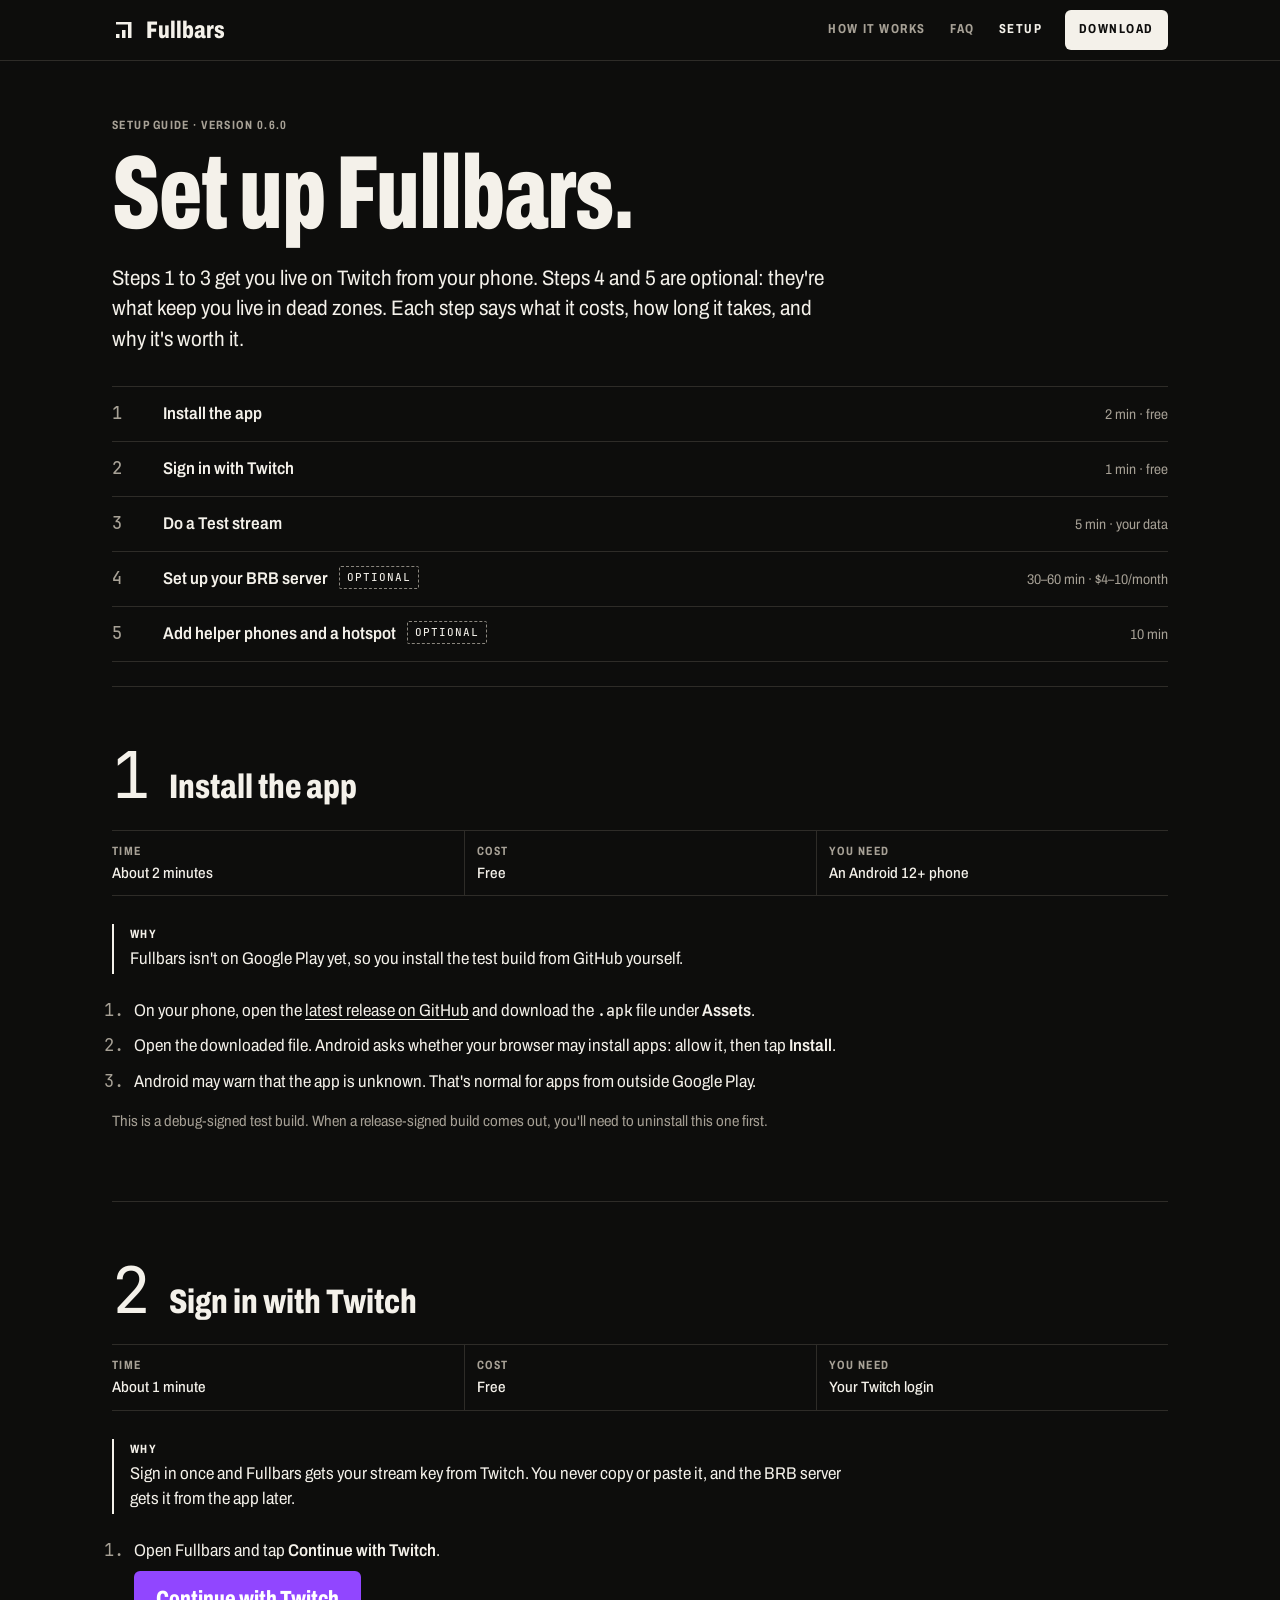
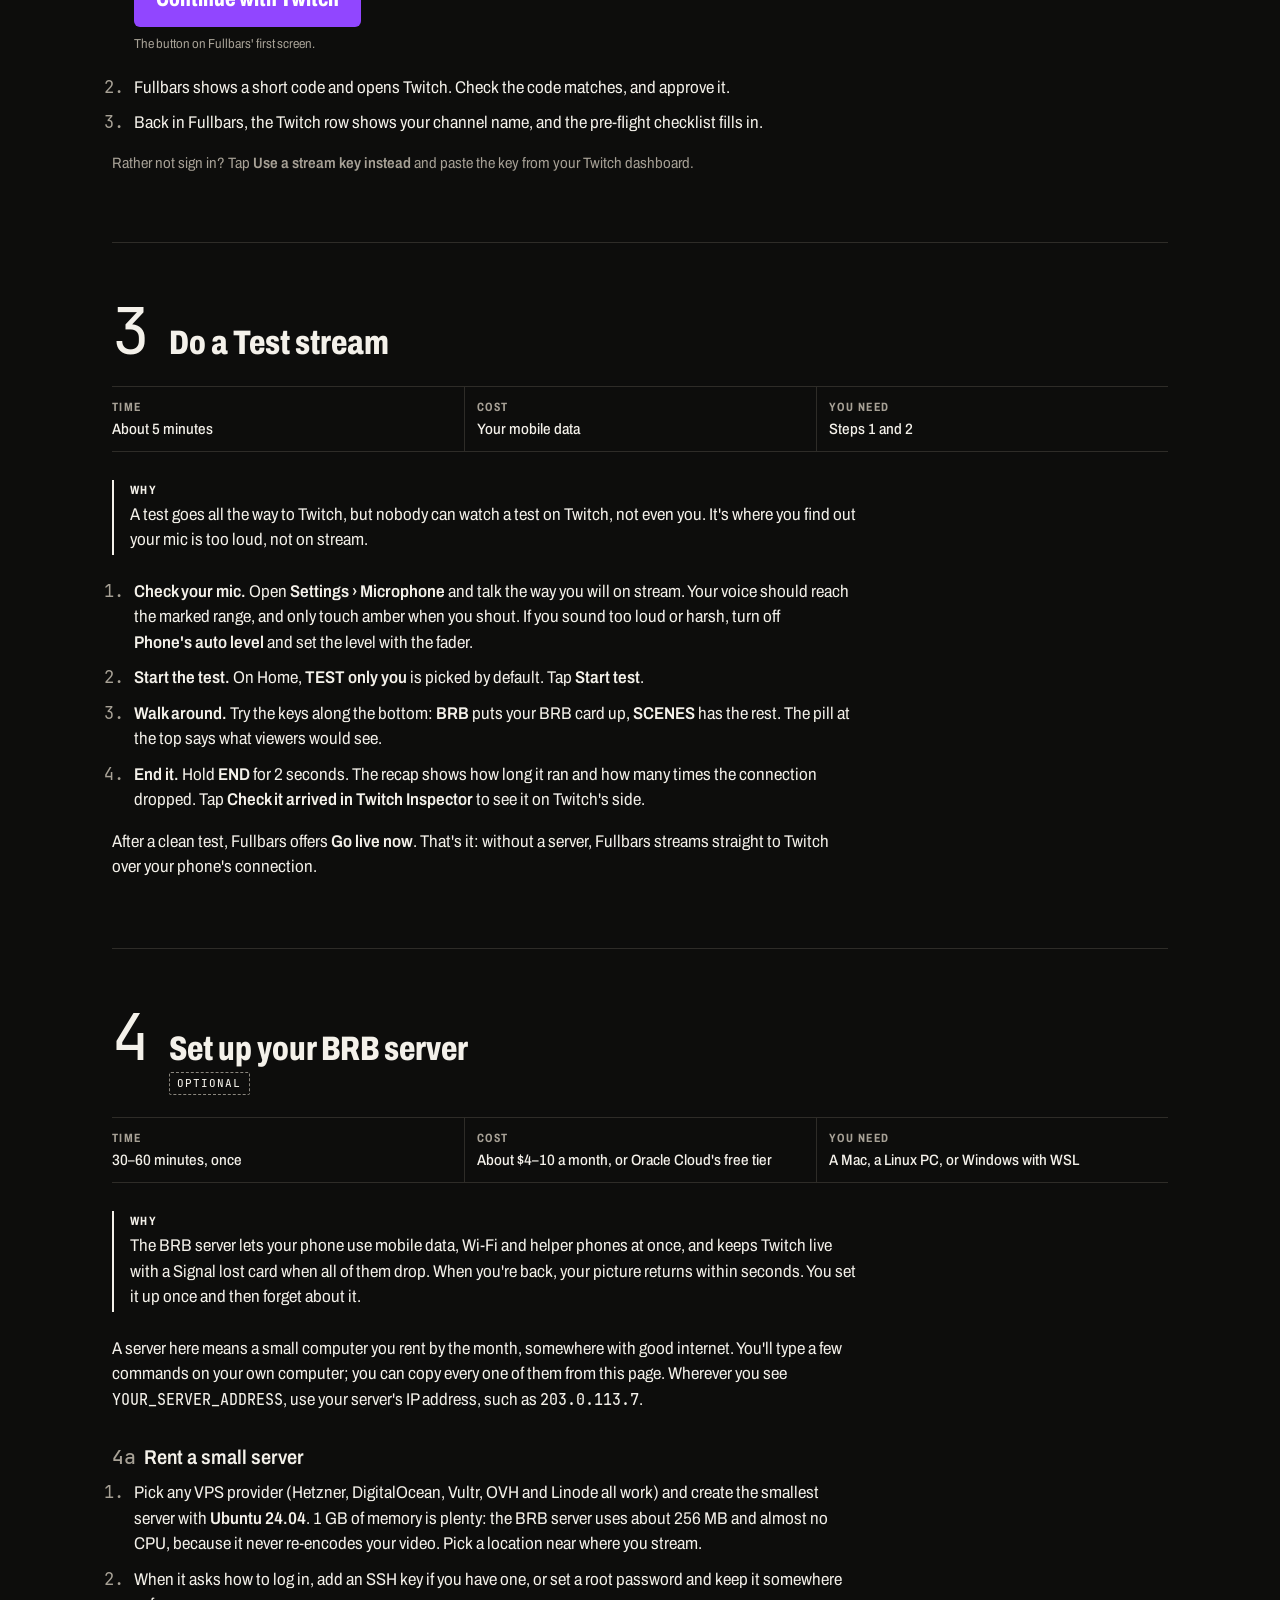
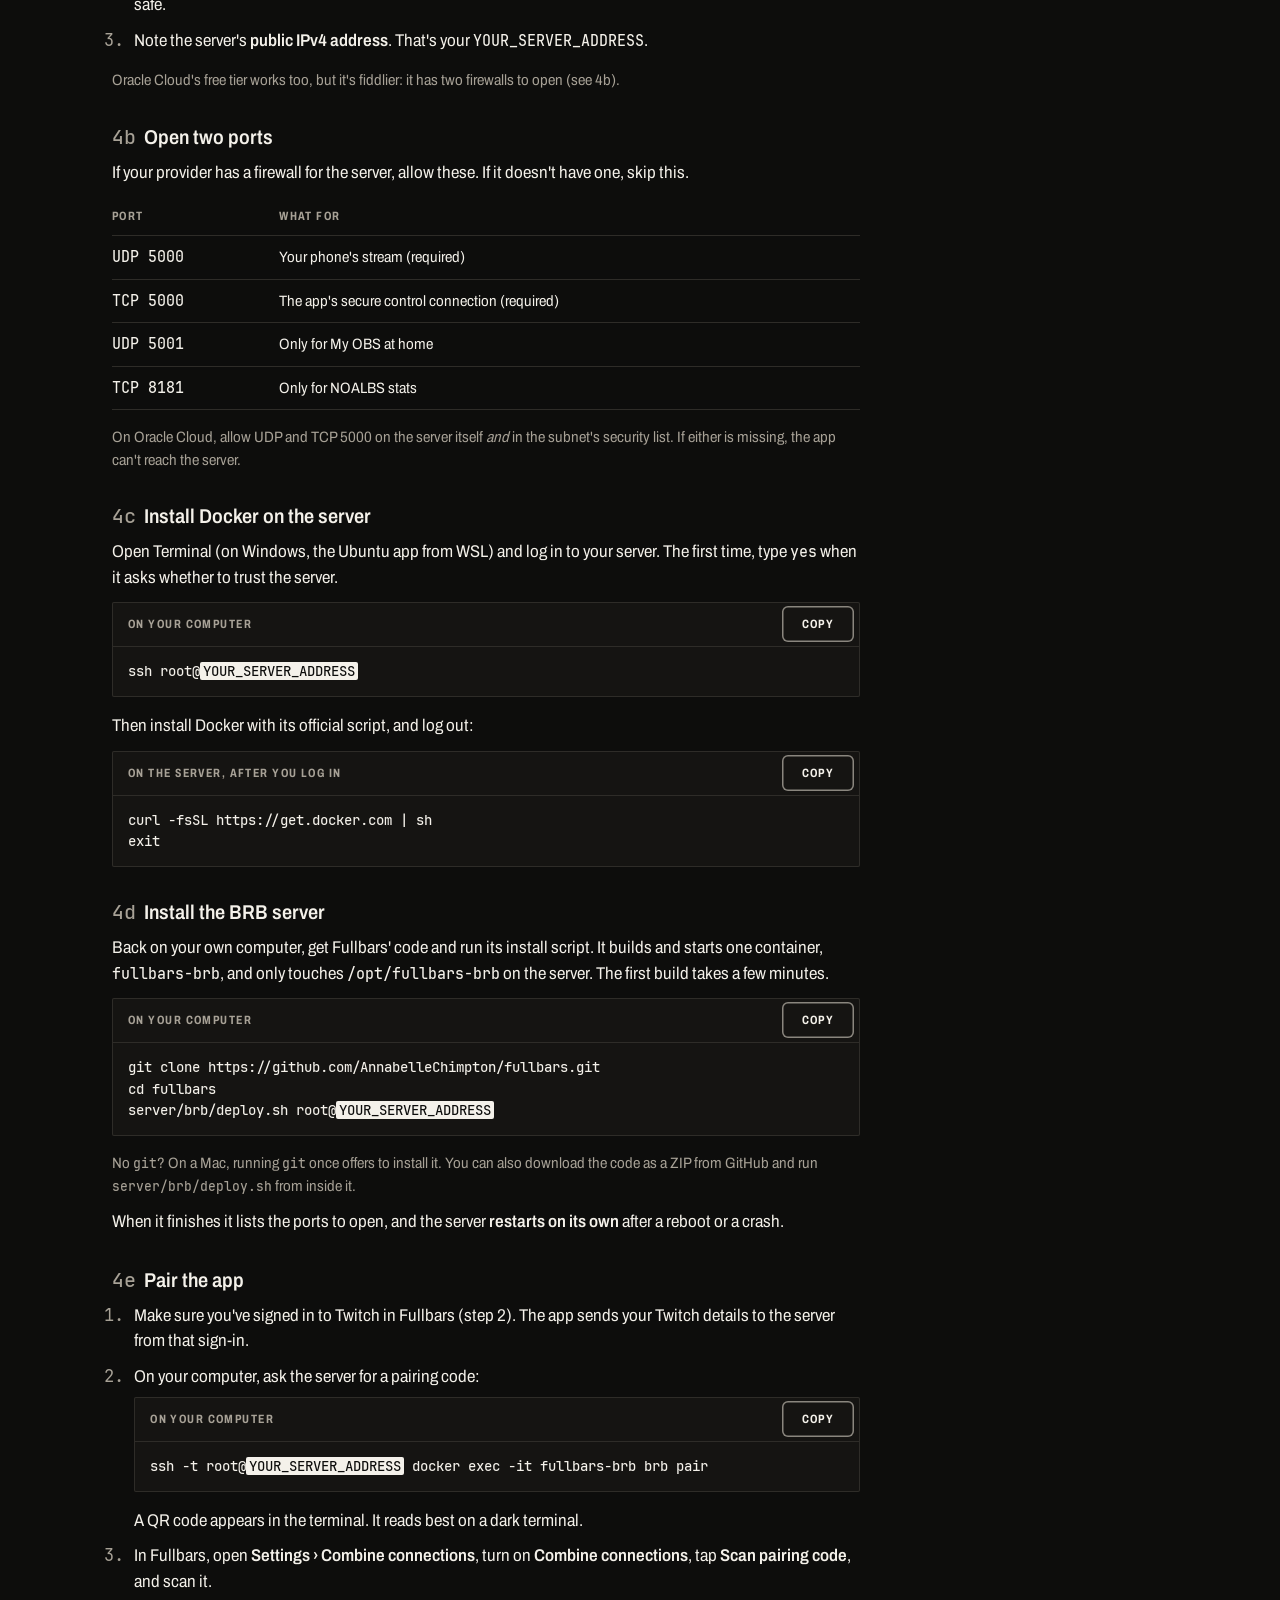
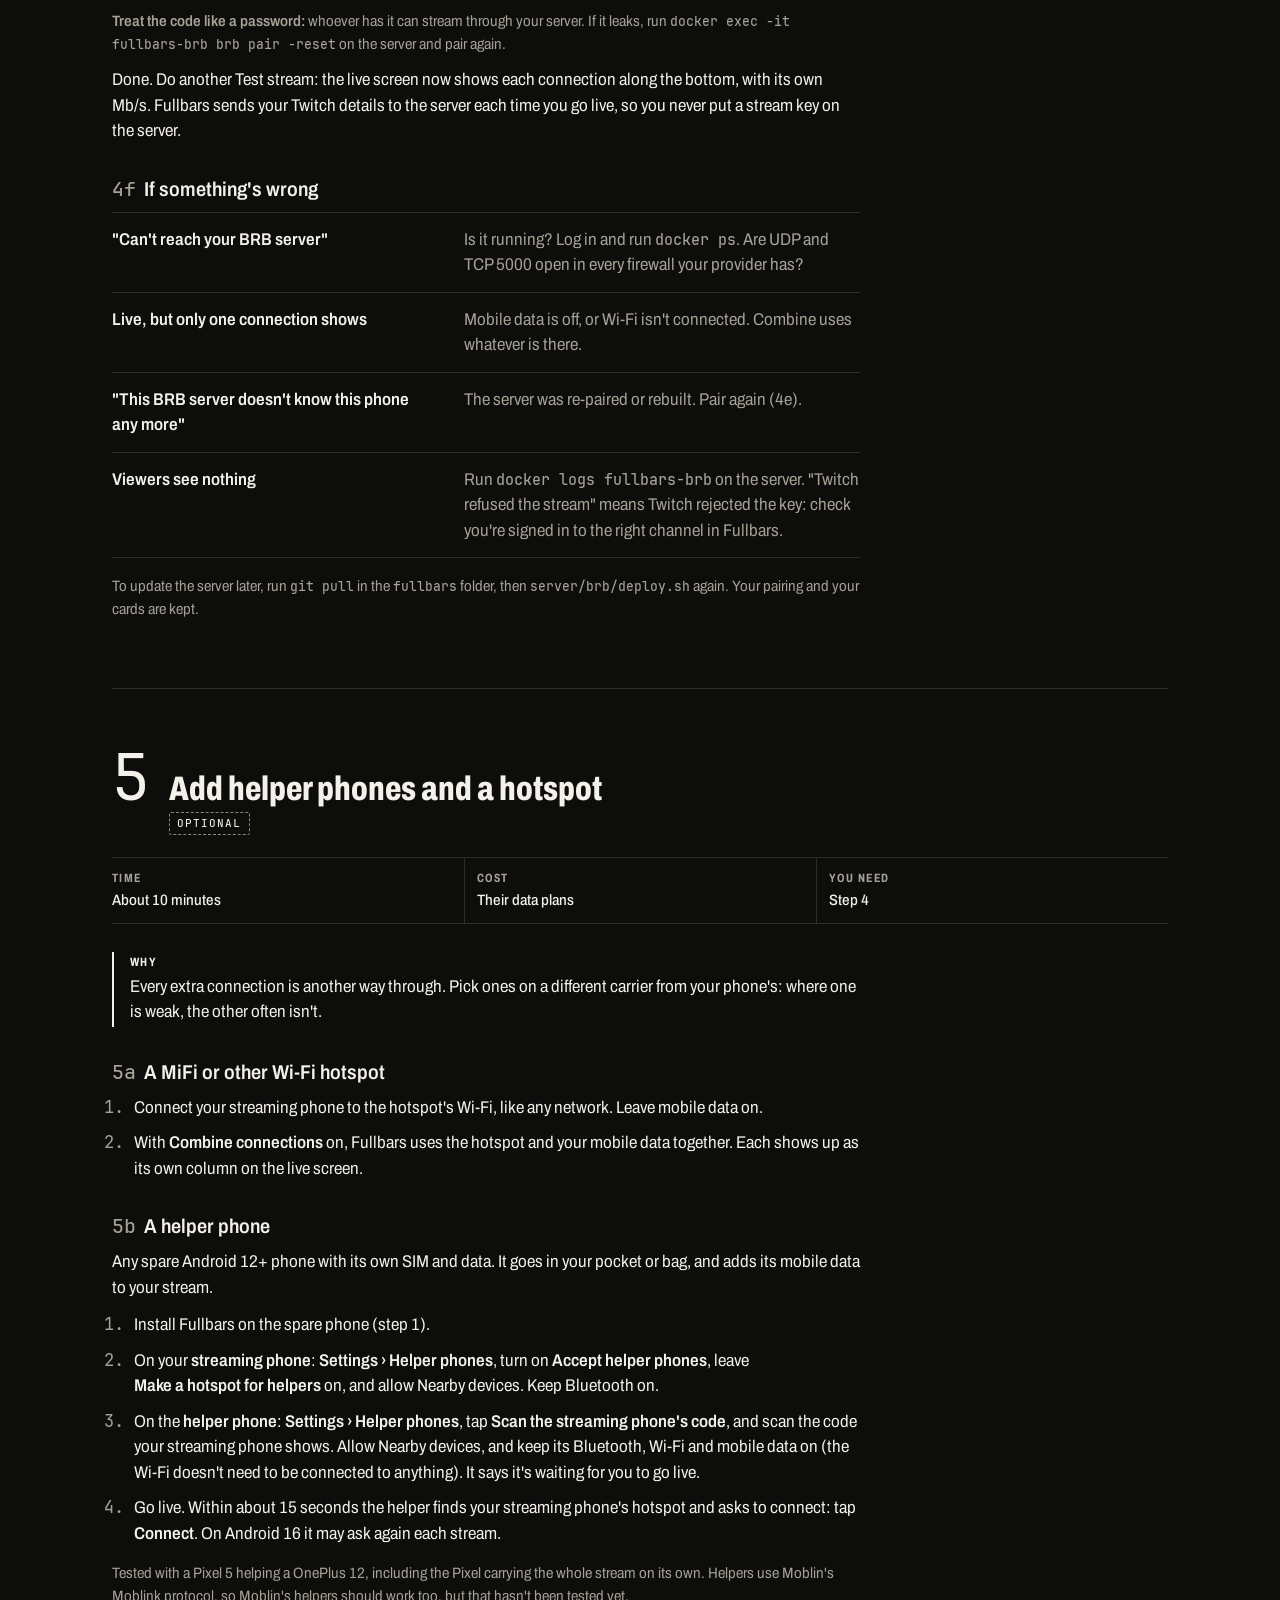
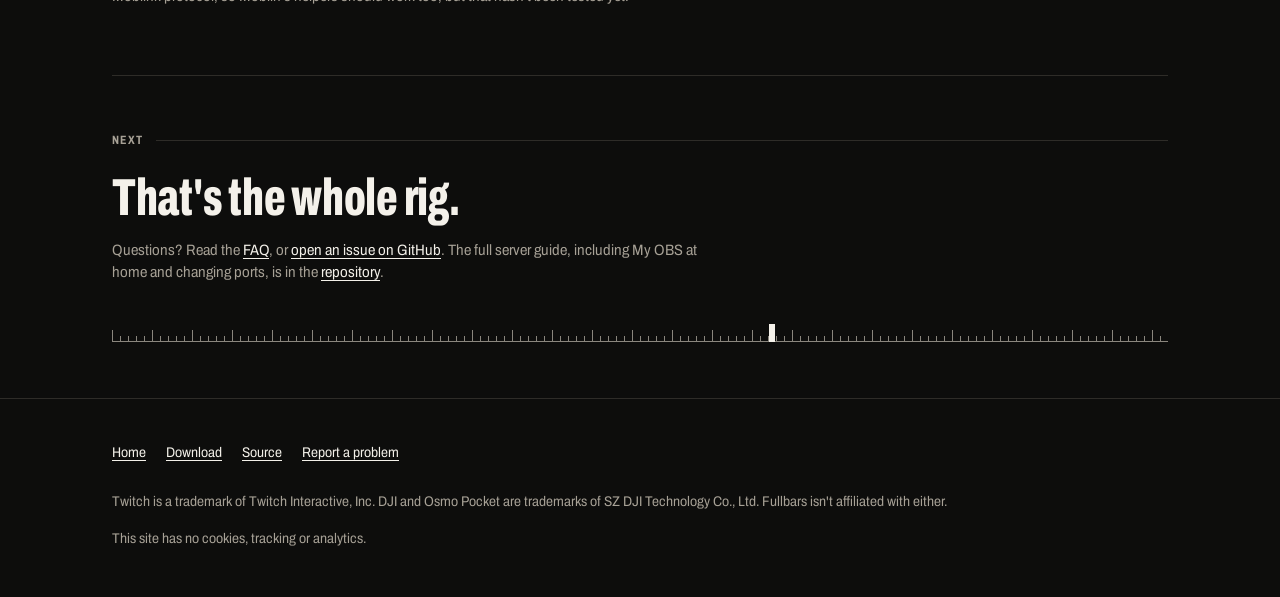
==== setup/index.html @ 6efbb82a "fullbars.app: home page and setup guide Built from the Fullbars repo's site/ folder (commit 6961b77)" ====
<!doctype html>
<html lang="en">
<head>
<meta charset="utf-8">
<meta name="viewport" content="width=device-width, initial-scale=1">
<title>Set up Fullbars · Fullbars</title>
<meta name="description" content="Set up Fullbars step by step: install the app, sign in with Twitch, do a Test stream, then set up your own BRB server and add helper phones.">
<meta name="theme-color" content="#0D0D0C">
<link rel="canonical" href="https://fullbars.app/setup/">
<link rel="icon" href="/favicon.svg" type="image/svg+xml">
<link rel="icon" href="/favicon-32.png" sizes="32x32" type="image/png">
<link rel="apple-touch-icon" href="/apple-touch-icon.png">
<meta property="og:type" content="article">
<meta property="og:url" content="https://fullbars.app/setup/">
<meta property="og:title" content="Set up Fullbars">
<meta property="og:description" content="From install to a dead-zone-proof stream, with your own BRB server.">
<meta property="og:image" content="https://fullbars.app/img/og.png">
<meta name="twitter:card" content="summary_large_image">
<link rel="preload" href="/fonts/archivo_c_800.woff2" as="font" type="font/woff2" crossorigin>
<link rel="preload" href="/fonts/archivo_sc_400.woff2" as="font" type="font/woff2" crossorigin>
<link rel="stylesheet" href="/styles.css">
<script src="/site.js" defer></script>
</head>
<body>
<a class="skip" href="#main">Skip to content</a>

<header class="bar">
  <div class="wrap">
    <a class="brand" href="/" aria-label="Fullbars, home">
      <svg viewBox="0 0 24 24" aria-hidden="true"><path fill="currentColor" d="M4,16h3.5v4h-3.5z M10,12h3.5v8h-3.5z M4,4h15.5v2.5h-15.5z M16,4h3.5v16h-3.5z"/></svg>
      Fullbars
    </a>
    <nav class="nav" aria-label="Main">
      <a class="opt" href="/#how">How it works</a>
      <a class="opt" href="/#faq">FAQ</a>
      <a href="/setup/" aria-current="page">Setup</a>
      <a class="key" href="https://github.com/AnnabelleChimpton/fullbars/releases/latest">Download</a>
    </nav>
  </div>
</header>

<main id="main">
<div class="wrap">

  <div class="page-head">
    <p class="label">Setup guide · version 0.6.0</p>
    <h1 class="display">Set up Fullbars.</h1>
    <p class="lede">Steps 1 to 3 get you live on Twitch from your phone. Steps 4 and 5 are optional: they're what keep you live in dead zones. Each step says what it costs, how long it takes, and why it's worth it.</p>
    <ol class="toc">
      <li><a href="#install"><span class="n">1</span><span class="w">Install the app</span><span class="t">2 min · free</span></a></li>
      <li><a href="#twitch"><span class="n">2</span><span class="w">Sign in with Twitch</span><span class="t">1 min · free</span></a></li>
      <li><a href="#test"><span class="n">3</span><span class="w">Do a Test stream</span><span class="t">5 min · your data</span></a></li>
      <li><a href="#server"><span class="n">4</span><span class="w">Set up your BRB server <span class="tag dashed">Optional</span></span><span class="t">30–60 min · <span class="nw">$4–10</span>/month</span></a></li>
      <li><a href="#more"><span class="n">5</span><span class="w">Add helper phones and a hotspot <span class="tag dashed">Optional</span></span><span class="t">10 min</span></a></li>
    </ol>
  </div>

  <!-- 1 -->
  <section class="step" id="install" aria-labelledby="s1">
    <div class="step-head"><span class="num" aria-hidden="true">1</span><h2 class="title" id="s1"><span class="sr">Step 1: </span>Install the app</h2></div>
    <dl class="meta">
      <div><dt class="label">Time</dt><dd>About 2 minutes</dd></div>
      <div><dt class="label">Cost</dt><dd>Free</dd></div>
      <div><dt class="label">You need</dt><dd>An Android 12+ phone</dd></div>
    </dl>
    <p class="why"><span class="label">Why</span>Fullbars isn't on Google Play yet, so you install the test build from GitHub yourself.</p>
    <div class="body">
      <ol>
        <li>On your phone, open the <a href="https://github.com/AnnabelleChimpton/fullbars/releases/latest">latest release on GitHub</a> and download the <code>.apk</code> file under <span class="path">Assets</span>.</li>
        <li>Open the downloaded file. Android asks whether your browser may install apps: allow it, then tap <span class="path">Install</span>.</li>
        <li>Android may warn that the app is unknown. That's normal for apps from outside Google Play.</li>
      </ol>
      <p class="note">This is a debug-signed test build. When a release-signed build comes out, you'll need to uninstall this one first.</p>
    </div>
  </section>

  <!-- 2 -->
  <section class="step" id="twitch" aria-labelledby="s2">
    <div class="step-head"><span class="num" aria-hidden="true">2</span><h2 class="title" id="s2"><span class="sr">Step 2: </span>Sign in with Twitch</h2></div>
    <dl class="meta">
      <div><dt class="label">Time</dt><dd>About 1 minute</dd></div>
      <div><dt class="label">Cost</dt><dd>Free</dd></div>
      <div><dt class="label">You need</dt><dd>Your Twitch login</dd></div>
    </dl>
    <p class="why"><span class="label">Why</span>Sign in once and Fullbars gets your stream key from Twitch. You never copy or paste it, and the BRB server gets it from the app later.</p>
    <div class="body">
      <ol>
        <li>Open Fullbars and tap <span class="path">Continue with Twitch</span>.
          <figure class="mock"><span class="twitch-btn" aria-hidden="true">Continue with Twitch</span><figcaption>The button on Fullbars' first screen.</figcaption></figure>
        </li>
        <li>Fullbars shows a short code and opens Twitch. Check the code matches, and approve it.</li>
        <li>Back in Fullbars, the Twitch row shows your channel name, and the pre-flight checklist fills in.</li>
      </ol>
      <p class="note">Rather not sign in? Tap <span class="path">Use a stream key instead</span> and paste the key from your Twitch dashboard.</p>
    </div>
  </section>

  <!-- 3 -->
  <section class="step" id="test" aria-labelledby="s3">
    <div class="step-head"><span class="num" aria-hidden="true">3</span><h2 class="title" id="s3"><span class="sr">Step 3: </span>Do a Test stream</h2></div>
    <dl class="meta">
      <div><dt class="label">Time</dt><dd>About 5 minutes</dd></div>
      <div><dt class="label">Cost</dt><dd>Your mobile data</dd></div>
      <div><dt class="label">You need</dt><dd>Steps 1 and 2</dd></div>
    </dl>
    <p class="why"><span class="label">Why</span>A test goes all the way to Twitch, but nobody can watch a test on Twitch, not even you. It's where you find out your mic is too loud, not on stream.</p>
    <div class="body">
      <ol>
        <li><strong>Check your mic.</strong> Open <span class="path">Settings › Microphone</span> and talk the way you will on stream. Your voice should reach the marked range, and only touch amber when you shout. If you sound too loud or harsh, turn off <span class="path">Phone's auto level</span> and set the level with the fader.</li>
        <li><strong>Start the test.</strong> On Home, <span class="path">TEST only you</span> is picked by default. Tap <span class="path">Start test</span>.</li>
        <li><strong>Walk around.</strong> Try the keys along the bottom: <span class="path">BRB</span> puts your BRB card up, <span class="path">SCENES</span> has the rest. The pill at the top says what viewers would see.</li>
        <li><strong>End it.</strong> Hold <span class="path">END</span> for 2 seconds. The recap shows how long it ran and how many times the connection dropped. Tap <span class="path">Check it arrived in Twitch Inspector</span> to see it on Twitch's side.</li>
      </ol>
      <p>After a clean test, Fullbars offers <span class="path">Go live now</span>. That's it: without a server, Fullbars streams straight to Twitch over your phone's connection.</p>
    </div>
  </section>

  <!-- 4 -->
  <section class="step" id="server" aria-labelledby="s4">
    <div class="step-head"><span class="num" aria-hidden="true">4</span><h2 class="title" id="s4"><span class="sr">Step 4: </span>Set up your BRB server</h2><span class="opt"><span class="tag dashed" style="margin:0">Optional</span></span></div>
    <dl class="meta">
      <div><dt class="label">Time</dt><dd>30–60 minutes, once</dd></div>
      <div><dt class="label">Cost</dt><dd>About <span class="nw">$4–10</span> a month, or Oracle Cloud's free tier</dd></div>
      <div><dt class="label">You need</dt><dd>A Mac, a Linux PC, or Windows with WSL</dd></div>
    </dl>
    <p class="why"><span class="label">Why</span>The BRB server lets your phone use mobile data, Wi‑Fi and helper phones at once, and keeps Twitch live with a Signal lost card when all of them drop. When you're back, your picture returns within seconds. You set it up once and then forget about it.</p>
    <div class="body">
      <p>A server here means a small computer you rent by the month, somewhere with good internet. You'll type a few commands on your own computer; you can copy every one of them from this page. Wherever you see <code>YOUR_SERVER_ADDRESS</code>, use your server's IP address, such as <code>203.0.113.7</code>.</p>

      <h3><span class="fig">4a</span>Rent a small server</h3>
      <ol>
        <li>Pick any VPS provider (Hetzner, DigitalOcean, Vultr, OVH and Linode all work) and create the smallest server with <strong>Ubuntu 24.04</strong>. 1 GB of memory is plenty: the BRB server uses about 256 MB and almost no CPU, because it never re-encodes your video. Pick a location near where you stream.</li>
        <li>When it asks how to log in, add an SSH key if you have one, or set a root password and keep it somewhere safe.</li>
        <li>Note the server's <strong>public IPv4 address</strong>. That's your <code>YOUR_SERVER_ADDRESS</code>.</li>
      </ol>
      <p class="note">Oracle Cloud's free tier works too, but it's fiddlier: it has two firewalls to open (see 4b).</p>

      <h3><span class="fig">4b</span>Open two ports</h3>
      <p>If your provider has a firewall for the server, allow these. If it doesn't have one, skip this.</p>
      <table class="ports">
        <thead><tr><th scope="col">Port</th><th scope="col">What for</th></tr></thead>
        <tbody>
          <tr><td>UDP 5000</td><td>Your phone's stream (required)</td></tr>
          <tr><td>TCP 5000</td><td>The app's secure control connection (required)</td></tr>
          <tr><td>UDP 5001</td><td>Only for My OBS at home</td></tr>
          <tr><td>TCP 8181</td><td>Only for NOALBS stats</td></tr>
        </tbody>
      </table>
      <p class="note">On Oracle Cloud, allow UDP and TCP 5000 on the server itself <em>and</em> in the subnet's security list. If either is missing, the app can't reach the server.</p>

      <h3><span class="fig">4c</span>Install Docker on the server</h3>
      <p>Open Terminal (on Windows, the Ubuntu app from WSL) and log in to your server. The first time, type <code>yes</code> when it asks whether to trust the server.</p>
      <div class="cmd" data-what="log in to the server"><div class="cmd-h"><span class="label">On your computer</span></div><pre>ssh root@<span class="ph">YOUR_SERVER_ADDRESS</span></pre></div>
      <p>Then install Docker with its official script, and log out:</p>
      <div class="cmd" data-what="install Docker"><div class="cmd-h"><span class="label">On the server, after you log in</span></div><pre>curl -fsSL https://get.docker.com | sh
exit</pre></div>

      <h3><span class="fig">4d</span>Install the BRB server</h3>
      <p>Back on your own computer, get Fullbars' code and run its install script. It builds and starts one container, <code>fullbars-brb</code>, and only touches <code>/opt/fullbars-brb</code> on the server. The first build takes a few minutes.</p>
      <div class="cmd" data-what="download Fullbars and install the BRB server"><div class="cmd-h"><span class="label">On your computer</span></div><pre>git clone https://github.com/AnnabelleChimpton/fullbars.git
cd fullbars
server/brb/deploy.sh root@<span class="ph">YOUR_SERVER_ADDRESS</span></pre></div>
      <p class="note">No <code>git</code>? On a Mac, running <code>git</code> once offers to install it. You can also download the code as a ZIP from GitHub and run <code>server/brb/deploy.sh</code> from inside it.</p>
      <p>When it finishes it lists the ports to open, and the server <strong>restarts on its own</strong> after a reboot or a crash.</p>

      <h3><span class="fig">4e</span>Pair the app</h3>
      <ol>
        <li>Make sure you've signed in to Twitch in Fullbars (step 2). The app sends your Twitch details to the server from that sign-in.</li>
        <li>On your computer, ask the server for a pairing code:
          <div class="cmd" data-what="show the pairing code"><div class="cmd-h"><span class="label">On your computer</span></div><pre>ssh -t root@<span class="ph">YOUR_SERVER_ADDRESS</span> docker exec -it fullbars-brb brb pair</pre></div>
          A QR code appears in the terminal. It reads best on a dark terminal.</li>
        <li>In Fullbars, open <span class="path">Settings › Combine connections</span>, turn on <span class="path">Combine connections</span>, tap <span class="path">Scan pairing code</span>, and scan it.</li>
      </ol>
      <p class="note"><strong>Treat the code like a password:</strong> whoever has it can stream through your server. If it leaks, run <code>docker exec -it fullbars-brb brb pair -reset</code> on the server and pair again.</p>
      <p>Done. Do another Test stream: the live screen now shows each connection along the bottom, with its own Mb/s. Fullbars sends your Twitch details to the server each time you go live, so you never put a stream key on the server.</p>

      <h3><span class="fig">4f</span>If something's wrong</h3>
      <dl class="lic" style="margin-top:8px">
        <div><dt>"Can't reach your BRB server"</dt><dd>Is it running? Log in and run <code>docker ps</code>. Are UDP and TCP 5000 open in every firewall your provider has?</dd></div>
        <div><dt>Live, but only one connection shows</dt><dd>Mobile data is off, or Wi‑Fi isn't connected. Combine uses whatever is there.</dd></div>
        <div><dt>"This BRB server doesn't know this phone any more"</dt><dd>The server was re-paired or rebuilt. Pair again (4e).</dd></div>
        <div><dt>Viewers see nothing</dt><dd>Run <code>docker logs fullbars-brb</code> on the server. "Twitch refused the stream" means Twitch rejected the key: check you're signed in to the right channel in Fullbars.</dd></div>
      </dl>
      <p class="note" style="margin-top:16px">To update the server later, run <code>git pull</code> in the <code>fullbars</code> folder, then <code>server/brb/deploy.sh</code> again. Your pairing and your cards are kept.</p>
    </div>
  </section>

  <!-- 5 -->
  <section class="step" id="more" aria-labelledby="s5">
    <div class="step-head"><span class="num" aria-hidden="true">5</span><h2 class="title" id="s5"><span class="sr">Step 5: </span>Add helper phones and a hotspot</h2><span class="opt"><span class="tag dashed" style="margin:0">Optional</span></span></div>
    <dl class="meta">
      <div><dt class="label">Time</dt><dd>About 10 minutes</dd></div>
      <div><dt class="label">Cost</dt><dd>Their data plans</dd></div>
      <div><dt class="label">You need</dt><dd>Step 4</dd></div>
    </dl>
    <p class="why"><span class="label">Why</span>Every extra connection is another way through. Pick ones on a different carrier from your phone's: where one is weak, the other often isn't.</p>
    <div class="body">
      <h3><span class="fig">5a</span>A MiFi or other Wi‑Fi hotspot</h3>
      <ol>
        <li>Connect your streaming phone to the hotspot's Wi‑Fi, like any network. Leave mobile data on.</li>
        <li>With <span class="path">Combine connections</span> on, Fullbars uses the hotspot and your mobile data together. Each shows up as its own column on the live screen.</li>
      </ol>

      <h3><span class="fig">5b</span>A helper phone</h3>
      <p>Any spare Android 12+ phone with its own SIM and data. It goes in your pocket or bag, and adds its mobile data to your stream.</p>
      <ol>
        <li>Install Fullbars on the spare phone (step 1).</li>
        <li>On your <strong>streaming phone</strong>: <span class="path">Settings › Helper phones</span>, turn on <span class="path">Accept helper phones</span>, leave <span class="path">Make a hotspot for helpers</span> on, and allow Nearby devices. Keep Bluetooth on.</li>
        <li>On the <strong>helper phone</strong>: <span class="path">Settings › Helper phones</span>, tap <span class="path">Scan the streaming phone's code</span>, and scan the code your streaming phone shows. Allow Nearby devices, and keep its Bluetooth, Wi‑Fi and mobile data on (the Wi‑Fi doesn't need to be connected to anything). It says it's waiting for you to go live.</li>
        <li>Go live. Within about 15 seconds the helper finds your streaming phone's hotspot and asks to connect: tap <span class="path">Connect</span>. On Android 16 it may ask again each stream.</li>
      </ol>
      <p class="note">Tested with a Pixel 5 helping a OnePlus 12, including the Pixel carrying the whole stream on its own. Helpers use Moblin's Moblink protocol, so Moblin's helpers should work too, but that hasn't been tested yet.</p>
    </div>
  </section>

  <section class="step" aria-labelledby="next">
    <div class="sh"><span class="label">Next</span></div>
    <h2 class="display-s" id="next" style="margin-bottom:16px">That's the whole rig.</h2>
    <p class="help" style="max-width:40em">Questions? Read the <a href="/#faq">FAQ</a>, or <a href="https://github.com/AnnabelleChimpton/fullbars/issues">open an issue on GitHub</a>. The full server guide, including My OBS at home and changing ports, is in the <a href="https://github.com/AnnabelleChimpton/fullbars/blob/main/docs/guides/BRB-SERVER.md">repository</a>.</p>
    <div class="ruler" data-step="0" aria-hidden="true" style="margin-top:40px"><span class="cursor"></span></div>
  </section>

</div>
</main>

<footer>
  <div class="wrap">
    <div class="links">
      <a href="/">Home</a>
      <a href="https://github.com/AnnabelleChimpton/fullbars/releases/latest">Download</a>
      <a href="https://github.com/AnnabelleChimpton/fullbars">Source</a>
      <a href="https://github.com/AnnabelleChimpton/fullbars/issues">Report a problem</a>
    </div>
    <p style="margin:0">Twitch is a trademark of Twitch Interactive, Inc. DJI and Osmo Pocket are trademarks of SZ DJI Technology Co., Ltd. Fullbars isn't affiliated with either.</p>
    <p style="margin:0">This site has no cookies, tracking or analytics.</p>
  </div>
</footer>
</body>
</html>
---- styles.css ----
/* Fullbars site. Tokens from docs/design/DESIGN-SPEC.md §1 (app dark). One theme: the app's default, and the Live
   screen is always dark. No gradients, glows or blur. Radii: 2px (rS), 6px (rM), full only for the health pill. */

@font-face { font-family: "Archivo"; src: url("/fonts/archivo_sc_400.woff2") format("woff2"); font-weight: 400; font-stretch: 87.5%; font-display: swap; }
@font-face { font-family: "Archivo"; src: url("/fonts/archivo_sc_500.woff2") format("woff2"); font-weight: 500; font-stretch: 87.5%; font-display: swap; }
@font-face { font-family: "Archivo"; src: url("/fonts/archivo_sc_600.woff2") format("woff2"); font-weight: 600; font-stretch: 87.5%; font-display: swap; }
@font-face { font-family: "Archivo"; src: url("/fonts/archivo_c_700.woff2") format("woff2"); font-weight: 700; font-stretch: 75%; font-display: swap; }
@font-face { font-family: "Archivo"; src: url("/fonts/archivo_c_800.woff2") format("woff2"); font-weight: 800; font-stretch: 75%; font-display: swap; }
@font-face { font-family: "Archivo"; src: url("/fonts/archivo_xc_800.woff2") format("woff2"); font-weight: 800; font-stretch: 62.5%; font-display: swap; }
@font-face { font-family: "JetBrains Mono"; src: url("/fonts/jetbrainsmono_400.woff2") format("woff2"); font-weight: 400; font-display: swap; }
@font-face { font-family: "JetBrains Mono"; src: url("/fonts/jetbrainsmono_500.woff2") format("woff2"); font-weight: 500; font-display: swap; }

:root {
  /* Ink ladder */
  --bg: #0D0D0C; --s1: #151412; --s2: #1C1B18; --s3: #24221F; --s4: #2D2B27;
  --rule: #2E2C28; --rule-strong: #4A4741; --tick: #8A867E;
  --text: #F4F1EA; --text2: #A7A196;
  /* Health: only where they mean health */
  --great: #34E07A; --weak: #FFC233; --cam-lost: #FF8A3D; --reconnecting: #FF6B6B;
  /* Twitch purple: Twitch-specific elements only */
  --twitch: #9146FF; --on-twitch: #FFFFFF;
  --rS: 2px; --rM: 6px;
  --gutter: 16px; --max: 1120px;
  --sans: "Archivo", system-ui, -apple-system, "Segoe UI", sans-serif;
  --mono: "JetBrains Mono", ui-monospace, "SF Mono", Menlo, Consolas, monospace;
  /* Motion tokens (FbMotion) */
  --tick-ms: 120ms; --enter: 280ms cubic-bezier(0.2, 0, 0, 1); --exit: 180ms cubic-bezier(0.4, 0, 1, 1);
  color-scheme: dark;
}
@media (min-width: 720px) { :root { --gutter: 32px; } }

*, *::before, *::after { box-sizing: border-box; }
html { -webkit-text-size-adjust: 100%; text-size-adjust: 100%; scroll-padding-top: 72px; }
body {
  margin: 0; background: var(--bg); color: var(--text);
  font-family: var(--sans); font-weight: 400; font-stretch: 87.5%;
  font-size: 17px; line-height: 1.5; font-feature-settings: "kern" 1, "tnum" 1;
  -webkit-font-smoothing: antialiased; text-rendering: optimizeLegibility;
}
img { max-width: 100%; height: auto; display: block; }
a { color: var(--text); text-decoration: underline; text-decoration-thickness: 1px; text-underline-offset: 3px; }
a:hover { text-decoration-thickness: 2px; }
:focus-visible { outline: 2px solid var(--text); outline-offset: 3px; border-radius: var(--rS); }
p { margin: 0 0 12px; }
h1, h2, h3 { margin: 0; font-weight: 800; font-stretch: 75%; line-height: 1.05; }
strong { font-weight: 600; }
code, kbd, .fig { font-family: var(--mono); font-weight: 500; font-size: 0.88em; }
.fig { font-size: inherit; }

.wrap { max-width: var(--max); margin: 0 auto; padding: 0 var(--gutter); }
.sr { position: absolute !important; width: 1px; height: 1px; overflow: hidden; clip: rect(0 0 0 0); clip-path: inset(50%); white-space: nowrap; }
.skip { position: absolute; left: 8px; top: -60px; background: var(--text); color: var(--bg); padding: 8px 12px; border-radius: var(--rM); z-index: 10; font-weight: 600; }
.skip:focus { top: 8px; }

/* Type roles (FbType, scaled for the web) */
.display { font-stretch: 62.5%; font-weight: 800; font-size: clamp(48px, 11vw, 104px); line-height: 0.94; letter-spacing: -0.01em; }
.display-s { font-stretch: 62.5%; font-weight: 800; font-size: clamp(32px, 5.6vw, 52px); line-height: 1; letter-spacing: -0.005em; }
.title { font-stretch: 75%; font-weight: 800; font-size: clamp(26px, 3.6vw, 34px); line-height: 1.08; }
.label { font-stretch: 75%; font-weight: 700; font-size: 12px; line-height: 16px; letter-spacing: 0.12em; text-transform: uppercase; color: var(--text2); }
.lede { font-size: clamp(18px, 2.1vw, 21px); line-height: 1.45; color: var(--text); max-width: 34em; }
.help { color: var(--text2); font-size: 15px; line-height: 1.45; }
.muted { color: var(--text2); }

/* Top bar */
.bar { position: sticky; top: 0; z-index: 5; background: var(--bg); border-bottom: 1px solid var(--rule); }
.bar .wrap { display: flex; align-items: center; gap: 16px; height: 60px; }
.brand { display: inline-flex; align-items: center; gap: 10px; text-decoration: none; font-stretch: 75%; font-weight: 800; font-size: 24px; line-height: 1; min-height: 48px; }
.brand svg { width: 24px; height: 24px; flex: none; }
.nav { margin-left: auto; display: flex; align-items: center; gap: 4px; }
.nav a { text-decoration: none; font-stretch: 75%; font-weight: 700; font-size: 13px; letter-spacing: 0.12em; text-transform: uppercase; color: var(--text2); padding: 0 10px; min-height: 48px; display: inline-flex; align-items: center; }
.nav a:hover, .nav a[aria-current="page"] { color: var(--text); }
.nav a.key { color: var(--bg); background: var(--text); border-radius: var(--rM); min-height: 40px; padding: 0 14px; margin-left: 8px; }
@media (max-width: 559px) { .nav .opt { display: none; } }

/* Section header: caps label, a hairline, an optional stamp (SectionHeader in the app) */
.sh { display: flex; align-items: center; gap: 12px; margin: 0 0 24px; }
.sh::after { content: ""; flex: 1; height: 1px; background: var(--rule); order: 1; }
.sh .stamp { order: 2; font-family: var(--mono); font-weight: 500; font-size: 12px; color: var(--text2); letter-spacing: 0.04em; }
section { padding: 72px 0; }
@media (max-width: 719px) { section { padding: 56px 0; } }

/* Buttons (FbButton) */
.btn { display: inline-flex; align-items: center; justify-content: center; gap: 12px; min-height: 56px; padding: 0 22px; border-radius: var(--rM);
  font-family: var(--sans); font-stretch: 75%; font-weight: 800; font-size: 22px; line-height: 1; text-decoration: none; cursor: pointer; border: 0; }
.btn.primary { background: var(--text); color: var(--bg); }
.btn.primary:active { background: #DEDAD1; }
.btn.secondary { background: transparent; color: var(--text); box-shadow: inset 0 0 0 1.5px var(--tick); }
.btn.secondary:active { background: var(--s3); }
.btn .tag { font-family: var(--mono); font-weight: 500; font-size: 11px; letter-spacing: 0.08em; border: 1px dashed currentColor; border-radius: var(--rS); padding: 3px 6px; }
.textlink { font-weight: 600; min-height: 48px; display: inline-flex; align-items: center; }

/* Hero */
.hero { padding: 56px 0 64px; }
.hero .wrap { display: grid; gap: 40px; }
.hero h1 { margin: 16px 0 24px; }
.hero .ctas { display: flex; flex-wrap: wrap; align-items: center; gap: 12px 24px; margin: 28px 0 14px; }
.hero .fine { font-size: 14px; color: var(--text2); }
.shot { position: relative; justify-self: center; width: min(300px, 78vw); padding: 14px; }
.shot img { border-radius: var(--rM); }
.shot figcaption { margin-top: 10px; font-size: 13px; line-height: 1.4; color: var(--text2); }
/* Registration L-ticks at the corners (scene cards §4.1) */
.reg { position: relative; }
.reg::before, .reg::after, .reg > .reg-b::before, .reg > .reg-b::after { content: ""; position: absolute; width: 14px; height: 14px; border: 0 solid var(--tick); pointer-events: none; }
.reg::before { top: 0; left: 0; border-top-width: 1.5px; border-left-width: 1.5px; }
.reg::after { top: 0; right: 0; border-top-width: 1.5px; border-right-width: 1.5px; }
.reg > .reg-b { position: absolute; inset: 0; pointer-events: none; }
.reg > .reg-b::before { bottom: 0; left: 0; border-bottom-width: 1.5px; border-left-width: 1.5px; }
.reg > .reg-b::after { bottom: 0; right: 0; border-bottom-width: 1.5px; border-right-width: 1.5px; }
@media (min-width: 880px) {
  .hero { padding: 72px 0 88px; }
  .hero .wrap { grid-template-columns: minmax(0, 1fr) 320px; align-items: center; gap: 56px; }
}

/* The ruler (scene cards): a baseline, minor ticks every 8px, major every 40px, a cursor stepping 4 positions */
.ruler { position: relative; height: 18px; margin-top: 8px; color: var(--tick); }
.ruler::before { content: ""; position: absolute; left: 0; right: 0; bottom: 0; height: 1px; background: currentColor; }
.ruler::after { content: ""; position: absolute; left: 0; right: 0; bottom: 0; height: 12px;
  background: url("data:image/svg+xml,%3Csvg xmlns='http://www.w3.org/2000/svg' width='40' height='12'%3E%3Cpath fill='%238A867E' d='M0 0h1v12H0zM8 6h1v6H8zM16 6h1v6h-1zM24 6h1v6h-1zM32 6h1v6h-1z'/%3E%3C/svg%3E") repeat-x 0 100%; }
.ruler .cursor { position: absolute; bottom: 0; width: 6px; height: 18px; background: var(--text); left: 12.5%; transform: translateX(-50%); }
.ruler[data-step="1"] .cursor { left: 37.5%; }
.ruler[data-step="2"] .cursor { left: 62.5%; }
.ruler[data-step="3"] .cursor { left: 87.5%; }

/* Route: phone → links → BRB server → Twitch */
.route-intro { display: grid; gap: 16px; margin-bottom: 32px; }
@media (min-width: 880px) { .route-intro { grid-template-columns: minmax(0, 1fr) minmax(0, 1fr); gap: 48px; align-items: end; } }
.plate { background: var(--s1); border-radius: var(--rS); padding: 20px; }
@media (min-width: 720px) { .plate { padding: 28px; } }
.plate-top { display: flex; flex-wrap: wrap; align-items: center; justify-content: space-between; gap: 12px 16px; margin-bottom: 24px; }

/* Health pill (the one place green/amber/coral show up, because it means health) */
.pill { display: inline-flex; align-items: center; gap: 10px; min-height: 40px; padding: 8px 16px 8px 12px; border-radius: 999px; background: var(--bg);
  box-shadow: inset 0 0 0 1.5px var(--bg); font-stretch: 75%; font-weight: 700; font-size: 18px; line-height: 1.2; transition: none; }
.pill .meter { color: var(--great); }
.pill[data-state="down"] { box-shadow: none; outline: 2.5px dashed var(--reconnecting); outline-offset: -2.5px; color: var(--reconnecting); }
.pill[data-state="down"] .meter { display: none; }
.pill .arrows { display: none; width: 18px; height: 18px; }
.pill[data-state="down"] .arrows { display: block; }

.meter { display: inline-flex; align-items: flex-end; gap: 2px; height: 14px; flex: none; }
.meter i { display: block; width: 3px; background: currentColor; }
.meter i:nth-child(1) { height: 5px; } .meter i:nth-child(2) { height: 8px; } .meter i:nth-child(3) { height: 11px; } .meter i:nth-child(4) { height: 14px; }
.meter i.off { background: transparent; box-shadow: inset 0 0 0 1.2px currentColor; }
.meter.dashed i { background: transparent; box-shadow: none; border: 1.2px dashed currentColor; }

.btn-sim { min-height: 48px; font-size: 18px; padding: 0 16px; }
.btn-sim[aria-pressed="true"] { background: var(--text); color: var(--bg); box-shadow: none; }

.route { display: grid; gap: 0; }
.node { border: 1.5px solid var(--tick); border-radius: var(--rM); padding: 14px 16px; background: var(--bg); position: relative; z-index: 1; }
.node .label { display: block; margin-bottom: 4px; }
.node .name, .node .sub { display: block; }
.node .name { font-stretch: 75%; font-weight: 800; font-size: 22px; line-height: 1.1; }
.node .sub { font-size: 14px; line-height: 1.35; color: var(--text2); margin-top: 4px; }
.lane { position: relative; display: grid; grid-template-columns: minmax(0, 1fr) auto auto; align-items: center; gap: 12px; padding: 10px 0 10px 28px; min-height: 52px; }
.lane::before { content: ""; position: absolute; left: 12px; top: 0; bottom: 0; border-left: 1.5px solid var(--tick); }
.lane .lname { font-stretch: 75%; font-weight: 700; font-size: 13px; letter-spacing: 0.12em; text-transform: uppercase; }
.lane .lname small { display: block; font-stretch: 87.5%; font-weight: 400; letter-spacing: 0; text-transform: none; font-size: 13px; color: var(--text2); }
.lane .val { font-family: var(--mono); font-weight: 500; font-size: 15px; width: 5ch; text-align: right; }
.lane .meter { color: var(--text); }
.lane.down::before { border-left-style: dashed; border-left-color: var(--reconnecting); }
.lane.down .meter, .lane.down .val { color: var(--reconnecting); }
.lane.out .val { width: auto; }
.stub { position: relative; height: 20px; }
.stub::before { content: ""; position: absolute; left: 12px; top: 0; bottom: 0; border-left: 1.5px solid var(--tick); }
.node.twitch .viewers { margin-top: 10px; display: flex; align-items: center; gap: 12px; }
.card-thumb { width: 64px; height: 36px; flex: none; border-radius: var(--rS); background: var(--bg); box-shadow: inset 0 0 0 1px var(--rule); position: relative; overflow: hidden; }
.card-thumb .cam { position: absolute; inset: 0; background: var(--s4); }
.card-thumb .cam::after { content: ""; position: absolute; left: 0; right: 0; bottom: 0; height: 40%; background: var(--s3); }
.card-thumb .lost { display: none; position: absolute; left: 6px; bottom: 6px; font-stretch: 62.5%; font-weight: 800; font-size: 11px; line-height: 1; color: var(--text); }
.card-thumb .lostbars { display: none; position: absolute; left: 6px; top: 5px; }
.card-thumb .lostbars .meter { height: 10px; gap: 1.5px; color: var(--text2); }
.card-thumb .lostbars .meter i { width: 2.5px; }
.route[data-state="down"] .card-thumb .cam { display: none; }
.route[data-state="down"] .card-thumb .lost, .route[data-state="down"] .card-thumb .lostbars { display: block; }
.timer { font-family: var(--mono); font-weight: 500; }
.sim-note { margin-top: 20px; font-size: 13px; color: var(--text2); }

@media (min-width: 880px) {
  .route { grid-template-columns: 170px minmax(0, 1fr) 200px minmax(0, 0.7fr) 200px; grid-template-rows: repeat(3, auto); align-items: center; }
  .route .n-phone { grid-column: 1; grid-row: 1 / 4; align-self: stretch; display: flex; flex-direction: column; justify-content: center; }
  .route .l1 { grid-column: 2; grid-row: 1; } .route .l2 { grid-column: 2; grid-row: 2; } .route .l3 { grid-column: 2; grid-row: 3; }
  .route .n-server { grid-column: 3; grid-row: 1 / 4; align-self: stretch; display: flex; flex-direction: column; justify-content: center; }
  .route .l-out { grid-column: 4; grid-row: 2; }
  .route .n-twitch { grid-column: 5; grid-row: 1 / 4; align-self: center; }
  .route .stub { display: none; }
  .lane { padding: 14px 14px; grid-template-columns: minmax(0, 1fr) auto auto; }
  .lane::before { left: 0; right: 0; top: 50%; bottom: auto; border-left: 0; border-top: 1.5px solid var(--tick); }
  .lane > * { position: relative; background: var(--s1); padding: 0 6px; }
  .lane .lname { padding-left: 0; margin-left: 8px; padding-right: 8px; justify-self: start; }
  .lane.down::before { border-top-style: dashed; border-top-color: var(--reconnecting); }
  .lane.out { grid-template-columns: auto; justify-content: center; }
}

/* Numbered lines (no cards): hairlines and alignment do the work */
.steps3 { list-style: none; margin: 40px 0 0; padding: 0; display: grid; gap: 0; counter-reset: s; border-top: 1px solid var(--rule); }
.steps3 li { display: grid; align-content: start; grid-template-columns: 40px minmax(0, 1fr); gap: 12px; padding: 20px 0; border-bottom: 1px solid var(--rule); }
.steps3 li::before { counter-increment: s; content: counter(s); font-family: var(--mono); font-weight: 500; font-size: 15px; color: var(--text2); padding-top: 3px; }
.steps3 h3 { font-size: 22px; margin-bottom: 6px; }
.steps3 p { margin: 0; color: var(--text2); }
@media (min-width: 880px) {
  .steps3 { grid-template-columns: repeat(3, minmax(0, 1fr)); gap: 0 32px; border-top: 0; }
  .steps3 li { border-bottom: 0; border-top: 1px solid var(--rule); grid-template-columns: 1fr; gap: 8px; }
}

/* Compare table: a table from 720px, stacked rows below */
table.cmp { width: 100%; border-collapse: collapse; font-size: 16px; line-height: 1.4; }
.cmp th, .cmp td { text-align: left; vertical-align: top; padding: 14px 16px 14px 0; border-bottom: 1px solid var(--rule); }
.cmp thead th { font-stretch: 75%; font-weight: 700; font-size: 12px; letter-spacing: 0.12em; text-transform: uppercase; color: var(--text2); border-bottom-color: var(--rule-strong); }
.cmp thead th.us { color: var(--text); }
.cmp tbody th { font-weight: 600; width: 22%; }
.cmp td { color: var(--text2); width: 26%; }
.cmp td.us { color: var(--text); font-weight: 500; }
@media (max-width: 719px) {
  .cmp thead { position: absolute; width: 1px; height: 1px; overflow: hidden; clip-path: inset(50%); }
  .cmp, .cmp tbody, .cmp tr, .cmp th, .cmp td { display: block; width: auto; }
  .cmp tr { border-bottom: 1px solid var(--rule); padding: 16px 0; }
  .cmp tbody th, .cmp td { border: 0; padding: 0; }
  .cmp tbody th { font-size: 18px; margin-bottom: 8px; width: auto; }
  .cmp td { display: grid; grid-template-columns: 8.5em minmax(0, 1fr); gap: 12px; padding: 3px 0; font-size: 15px; }
  .cmp td::before { content: attr(data-col); color: var(--text2); font-weight: 400; }
  .cmp td.us { order: -1; }
  .cmp td.us::before { color: var(--text); font-weight: 600; }
  .cmp tr { display: flex; flex-direction: column; }
  .cmp tbody th { order: -2; }
}

/* Feature rows: label left, text right, a hairline between (ValueRow, no containers) */
.rows { border-top: 1px solid var(--rule); }
.row { display: grid; gap: 6px 32px; padding: 20px 0; border-bottom: 1px solid var(--rule); }
.row h3 { font-stretch: 87.5%; font-weight: 600; font-size: 19px; line-height: 1.3; }
.row p { margin: 0; color: var(--text2); }
.row .tagline { margin-top: 8px; }
@media (min-width: 720px) { .row { grid-template-columns: 260px minmax(0, 1fr); } }
.tag { display: inline-block; font-family: var(--mono); font-weight: 500; font-size: 11px; line-height: 1; letter-spacing: 0.1em; text-transform: uppercase; padding: 5px 7px; border-radius: var(--rS); border: 1px solid var(--tick); color: var(--text); vertical-align: 3px; margin-left: 8px; }
.tag.dashed { border-style: dashed; }
.tag.inv { background: var(--text); color: var(--bg); border-color: var(--text); }

/* Screens */
.screens { display: grid; grid-template-columns: repeat(2, minmax(0, 1fr)); gap: 24px 16px; margin-top: 8px; }
.screens figure { margin: 0; }
.screens img { border-radius: var(--rM); }
.screens figcaption { margin-top: 10px; font-size: 14px; line-height: 1.4; color: var(--text2); }
.screens { max-width: 680px; }
@media (min-width: 720px) { .screens { gap: 32px; } }
.nw { white-space: nowrap; }

/* New in 0.6 */
.release { display: grid; gap: 40px; }
.release .shot { justify-self: start; padding: 14px; }
@media (min-width: 880px) { .release { grid-template-columns: minmax(0, 1fr) 320px; gap: 56px; align-items: start; } .release .shot { justify-self: end; } }
.figures { display: grid; grid-template-columns: repeat(3, minmax(0, 1fr)); border-top: 1px solid var(--rule); border-bottom: 1px solid var(--rule); margin: 24px 0; }
.figures > div { padding: 14px 12px 14px 0; }
.figures > div + div { border-left: 1px solid var(--rule); padding-left: 12px; }
.figures .v { font-family: var(--mono); font-weight: 500; font-size: clamp(20px, 3vw, 28px); line-height: 1.2; display: block; margin-top: 4px; }

/* Get started summary */
table.plan { width: 100%; border-collapse: collapse; font-size: 16px; }
.plan th, .plan td { text-align: left; padding: 14px 12px 14px 0; border-bottom: 1px solid var(--rule); vertical-align: top; }
.plan thead th { font-stretch: 75%; font-weight: 700; font-size: 12px; letter-spacing: 0.12em; text-transform: uppercase; color: var(--text2); border-bottom-color: var(--rule-strong); }
.plan td.n { font-family: var(--mono); font-weight: 500; color: var(--text2); width: 2.5em; }
.plan td.what { font-weight: 600; }
.plan td.what small { display: block; font-weight: 400; color: var(--text2); font-size: 14px; }
.plan td.t, .plan td.c { color: var(--text2); white-space: nowrap; }
@media (max-width: 599px) {
  .plan thead { display: none; }
  .plan tr { display: grid; grid-template-columns: 2.5em minmax(0, 1fr); border-bottom: 1px solid var(--rule); padding: 12px 0; }
  .plan td { border: 0; padding: 0 0 2px; }
  .plan td.n { grid-row: 1 / 4; padding-top: 1px; }
  .plan td.t, .plan td.c { grid-column: 2; font-size: 14px; white-space: normal; }
  .plan td.t::before { content: "Time: "; } .plan td.c::before { content: "Cost: "; }
}

/* FAQ */
.faq { border-top: 1px solid var(--rule); }
.faq details { border-bottom: 1px solid var(--rule); }
.faq summary { list-style: none; cursor: pointer; display: flex; align-items: center; justify-content: space-between; gap: 16px; min-height: 60px; padding: 14px 0; font-weight: 600; font-size: 18px; line-height: 1.3; }
.faq summary::-webkit-details-marker { display: none; }
.faq summary::after { content: ""; flex: none; width: 10px; height: 10px; border-right: 1.5px solid var(--text2); border-bottom: 1.5px solid var(--text2); transform: rotate(45deg) translate(-2px, -2px); }
.faq details[open] summary::after { transform: rotate(-135deg) translate(-2px, -2px); }
.faq .a { padding: 0 0 20px; color: var(--text2); max-width: 44em; }
.faq .a p:last-child { margin: 0; }

/* Licences + footer */
.lic { display: grid; gap: 0; border-top: 1px solid var(--rule); }
.lic div { display: grid; grid-template-columns: minmax(0, 1fr); gap: 2px; padding: 14px 0; border-bottom: 1px solid var(--rule); }
.lic dt { font-weight: 600; }
.lic dd { margin: 0; color: var(--text2); }
@media (min-width: 720px) { .lic div { grid-template-columns: 320px minmax(0, 1fr); gap: 32px; } }
footer { border-top: 1px solid var(--rule); padding: 32px 0 48px; font-size: 14px; color: var(--text2); }
footer .wrap { display: grid; gap: 16px; }
footer .links { display: flex; flex-wrap: wrap; gap: 4px 20px; }
footer .links a { color: var(--text); min-height: 44px; display: inline-flex; align-items: center; }

/* Setup page */
.page-head { padding: 56px 0 24px; }
.page-head h1 { margin: 12px 0 20px; }
.toc { list-style: none; margin: 32px 0 0; padding: 0; border-top: 1px solid var(--rule); }
.toc li { border-bottom: 1px solid var(--rule); }
.toc a { display: grid; grid-template-columns: 2.5em minmax(0, 1fr) auto; gap: 2px 8px; align-items: center; min-height: 54px; padding: 8px 0; text-decoration: none; font-weight: 600; }
.toc a .n { font-family: var(--mono); font-weight: 500; color: var(--text2); }
.toc a .t { color: var(--text2); font-weight: 400; font-size: 14px; text-align: right; }
@media (max-width: 559px) { .toc a .t { grid-column: 2; text-align: left; } .toc a .n { grid-row: 1 / 3; } }
.step { padding: 56px 0; border-top: 1px solid var(--rule); }
.step-head { display: grid; grid-template-columns: auto minmax(0, 1fr); gap: 4px 20px; align-items: baseline; margin-bottom: 20px; }
.step-head .num { font-family: var(--mono); font-weight: 400; font-size: clamp(44px, 6vw, 64px); line-height: 1; letter-spacing: -0.02em; grid-row: 1 / 3; }
.step-head .opt { grid-column: 2; }
.meta { display: grid; grid-template-columns: repeat(3, minmax(0, 1fr)); border-top: 1px solid var(--rule); border-bottom: 1px solid var(--rule); margin: 0 0 28px; }
.meta > div { padding: 12px 12px 12px 0; }
.meta > div + div { border-left: 1px solid var(--rule); padding-left: 12px; }
.meta dd { margin: 4px 0 0; font-weight: 500; font-size: 15px; line-height: 1.35; }
.meta dt { margin: 0; }
@media (max-width: 559px) { .meta { grid-template-columns: 1fr 1fr; } .meta > div:nth-child(3) { grid-column: 1 / 3; border-left: 0; padding-left: 0; border-top: 1px solid var(--rule); } }
.why { border-left: 2px solid var(--text); padding: 2px 0 2px 16px; margin: 0 0 24px; max-width: 44em; }
.why .label { display: block; margin-bottom: 4px; color: var(--text); }
.body { max-width: 44em; }
.body ol, .body ul { padding-left: 1.3em; margin: 0 0 16px; }
.body li { margin: 0 0 10px; }
.body li::marker { font-family: var(--mono); color: var(--text2); }
.body h3 { font-stretch: 87.5%; font-weight: 600; font-size: 20px; margin: 32px 0 10px; line-height: 1.3; }
.body h3 .fig { color: var(--text2); margin-right: 8px; }
.path { font-weight: 600; white-space: nowrap; }
.cmd { margin: 8px 0 16px; background: var(--s1); border-radius: var(--rS); box-shadow: inset 0 0 0 1px var(--rule); }
.cmd-h { display: flex; align-items: center; justify-content: space-between; gap: 12px; min-height: 44px; padding: 4px 6px 4px 16px; border-bottom: 1px solid var(--rule); }
.cmd pre { margin: 0; padding: 14px 16px; white-space: pre-wrap; overflow-wrap: anywhere; font-family: var(--mono); font-weight: 500; font-size: 14px; line-height: 1.55; color: var(--text); }
.cmd pre .ph { color: var(--bg); background: var(--text); border-radius: var(--rS); padding: 0 3px; }
.cmd .copy { min-height: 36px; min-width: 72px; padding: 0 10px; border-radius: var(--rM); border: 0; box-shadow: inset 0 0 0 1.5px var(--tick); background: var(--s1);
  color: var(--text); font-family: var(--sans); font-stretch: 75%; font-weight: 700; font-size: 12px; letter-spacing: 0.12em; text-transform: uppercase; cursor: pointer; }
.cmd .copy:active { background: var(--s3); }
.cmd .copy[data-done] { background: var(--text); color: var(--bg); box-shadow: none; }
.note { font-size: 15px; color: var(--text2); }
.twitch-btn { display: inline-flex; align-items: center; min-height: 56px; padding: 0 22px; border-radius: var(--rM); background: var(--twitch); color: var(--on-twitch); font-stretch: 75%; font-weight: 800; font-size: 22px; }
.mock { margin: 8px 0 20px; }
.mock figcaption { font-size: 13px; color: var(--text2); margin-top: 8px; }
.ports { width: 100%; border-collapse: collapse; font-size: 15px; margin: 8px 0 16px; }
.ports th, .ports td { text-align: left; padding: 10px 12px 10px 0; border-bottom: 1px solid var(--rule); }
.ports th { font-stretch: 75%; font-weight: 700; font-size: 12px; letter-spacing: 0.12em; text-transform: uppercase; color: var(--text2); }
.ports td:first-child { font-family: var(--mono); font-weight: 500; white-space: nowrap; }

/* Motion: Tick swaps are instant two-step changes done in JS; only Enter is a transition, and reduce-motion cuts it */
.enter { transition: opacity var(--enter), transform var(--enter); }
@media (prefers-reduced-motion: reduce) {
  *, *::before, *::after { transition: none !important; animation: none !important; scroll-behavior: auto !important; }
}
@media (max-width: 559px) { .cmd pre { font-size: 13px; padding: 12px 14px; } }
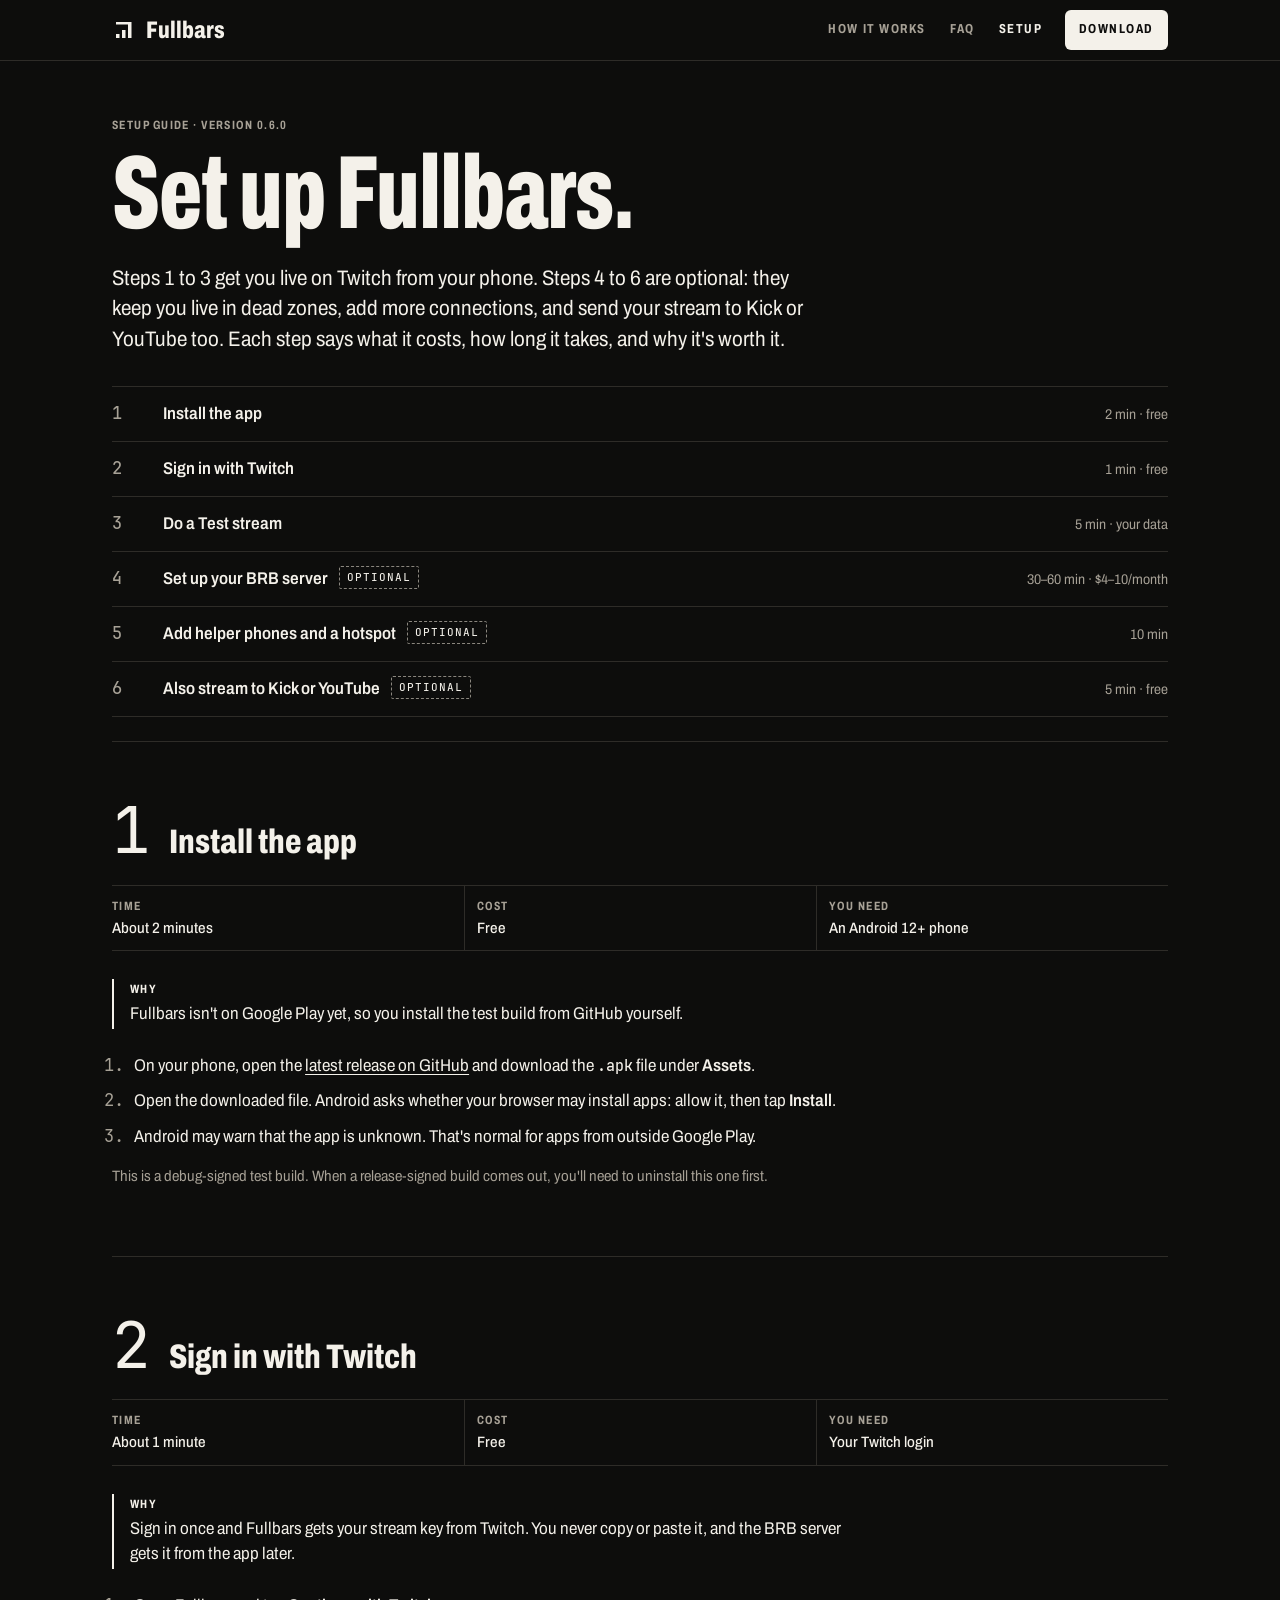
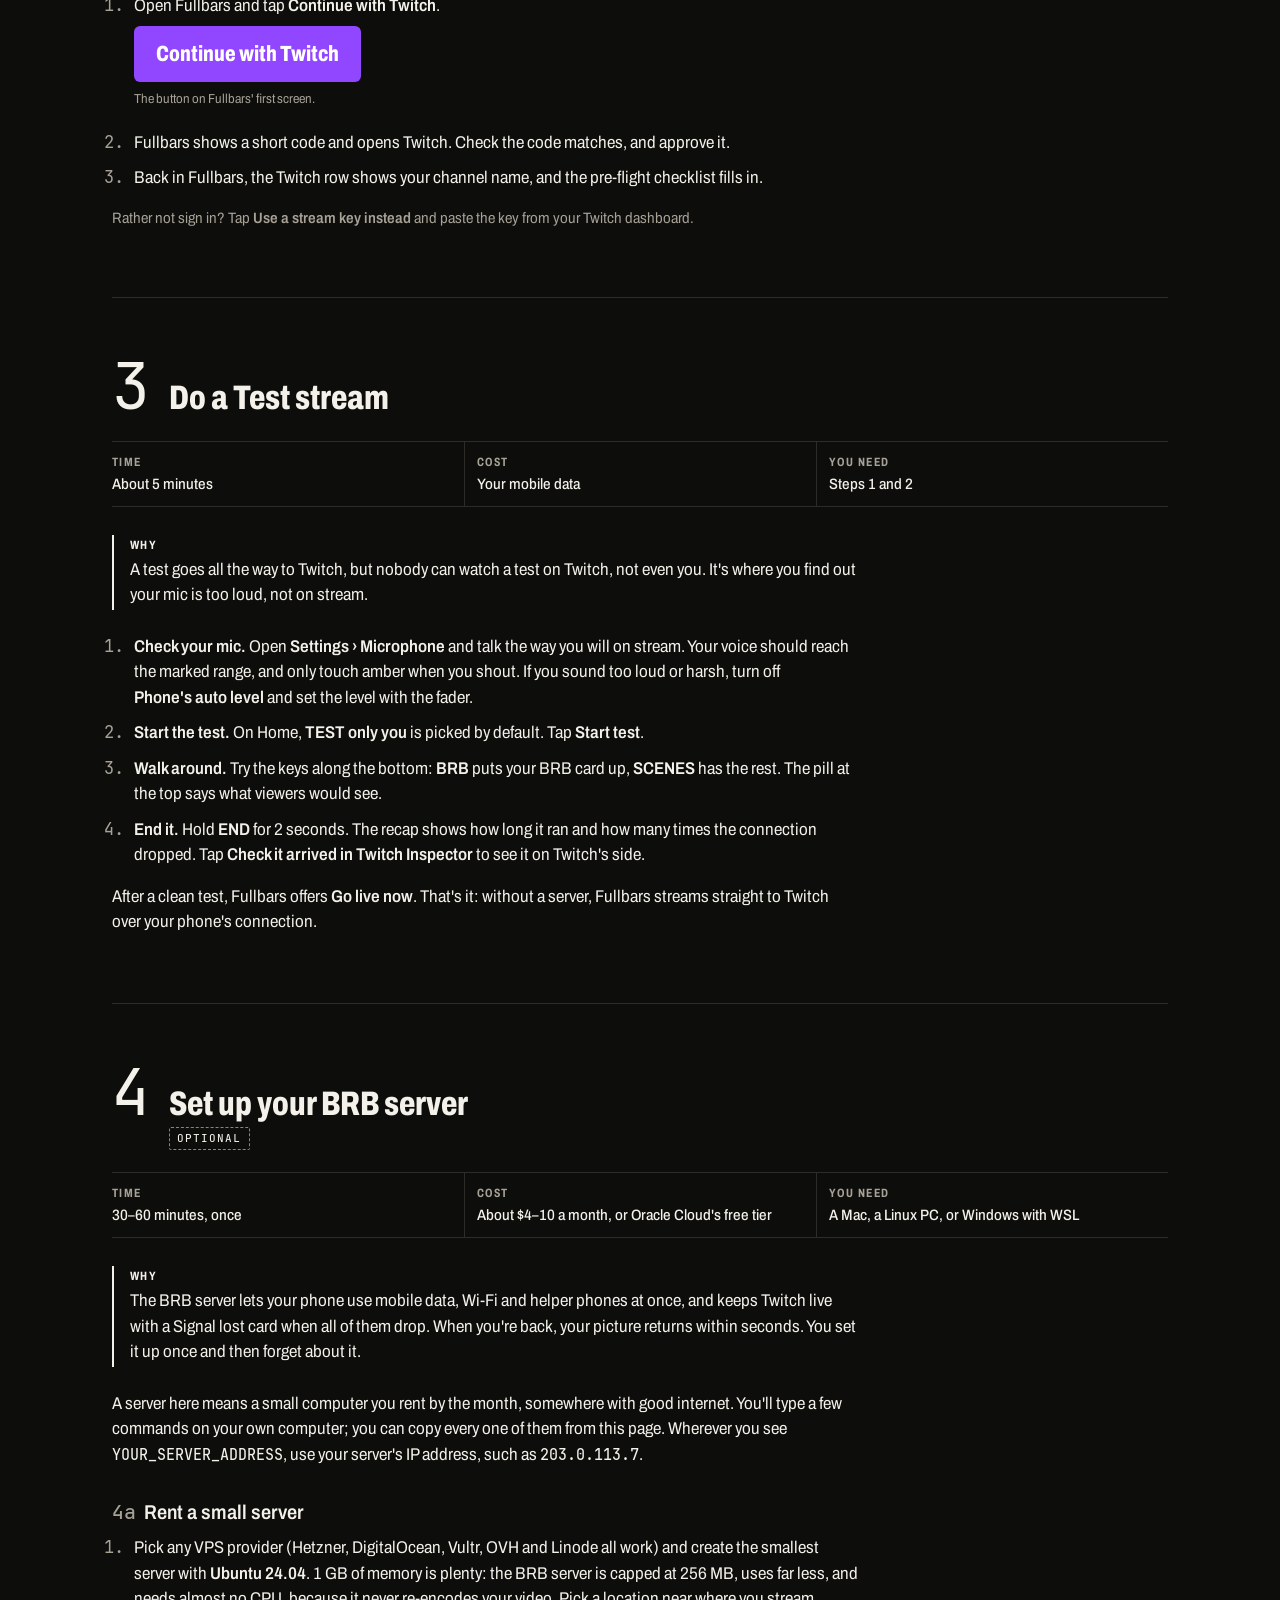
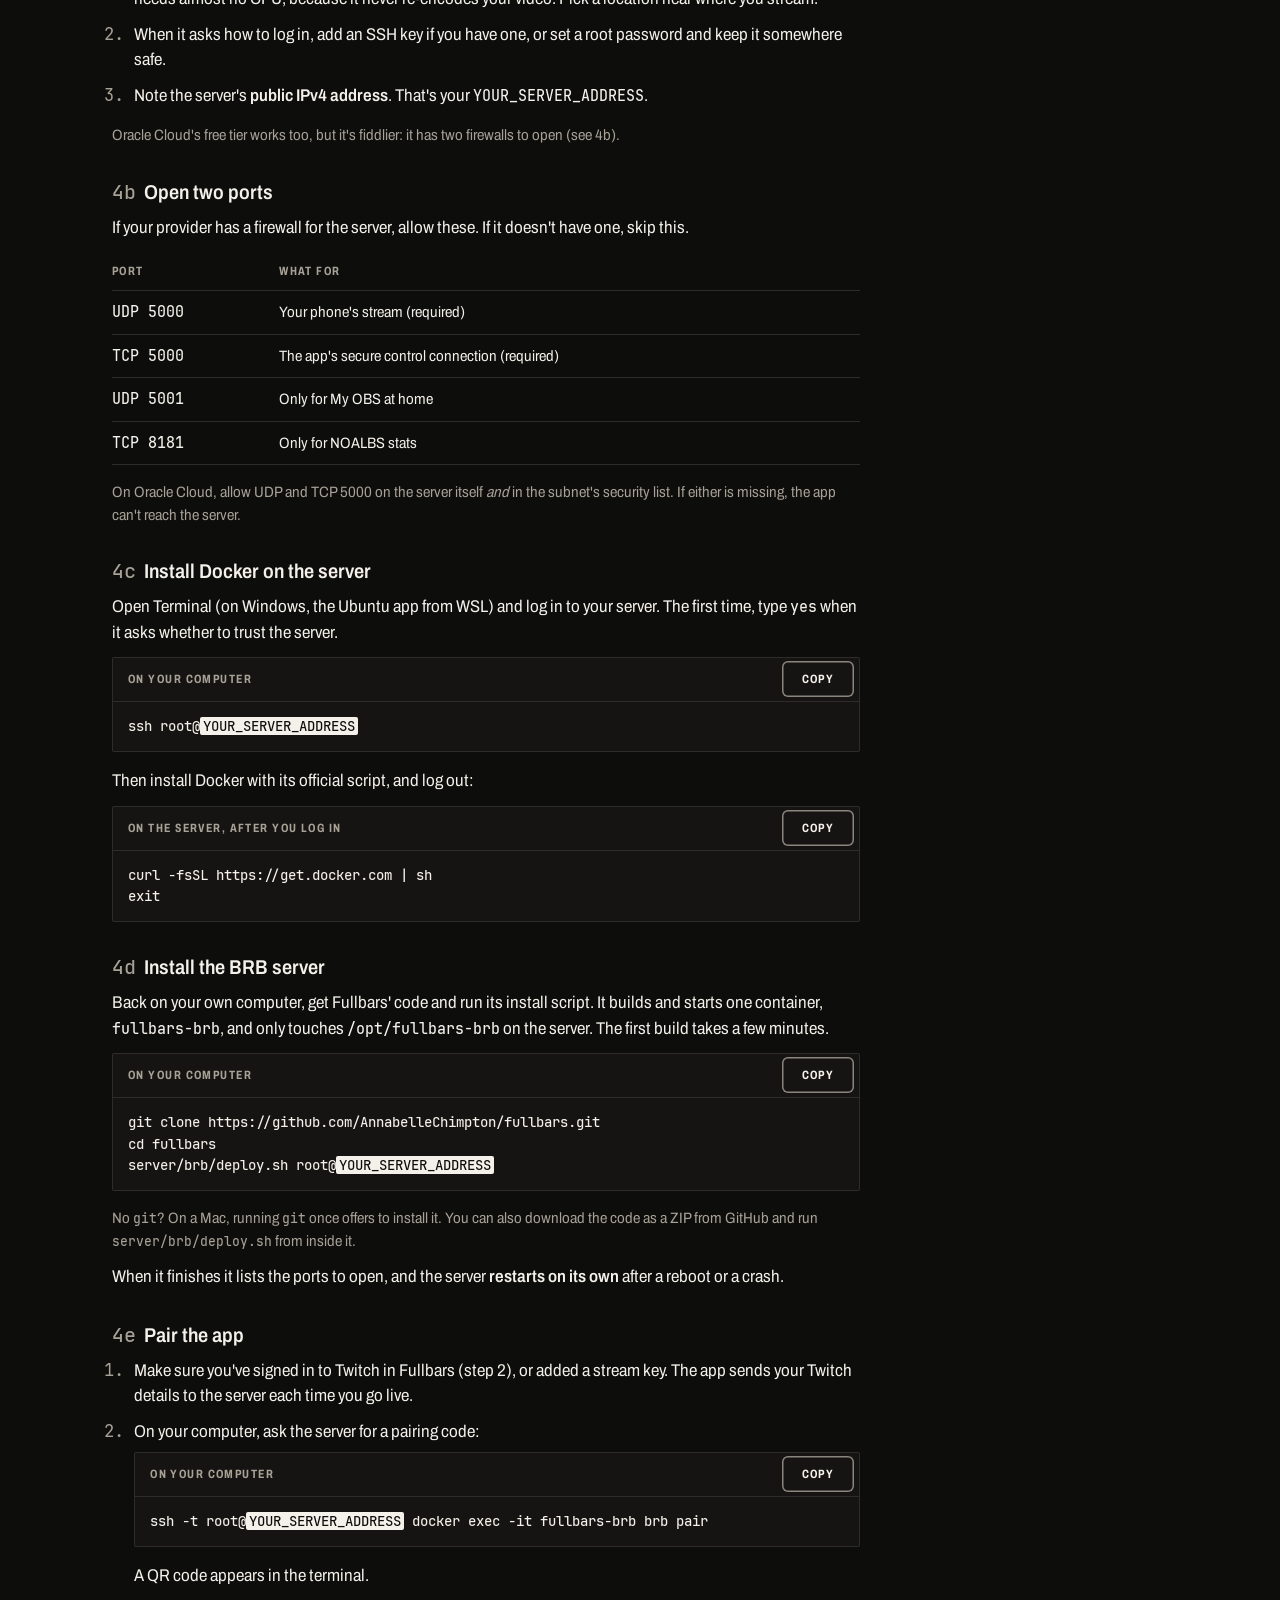
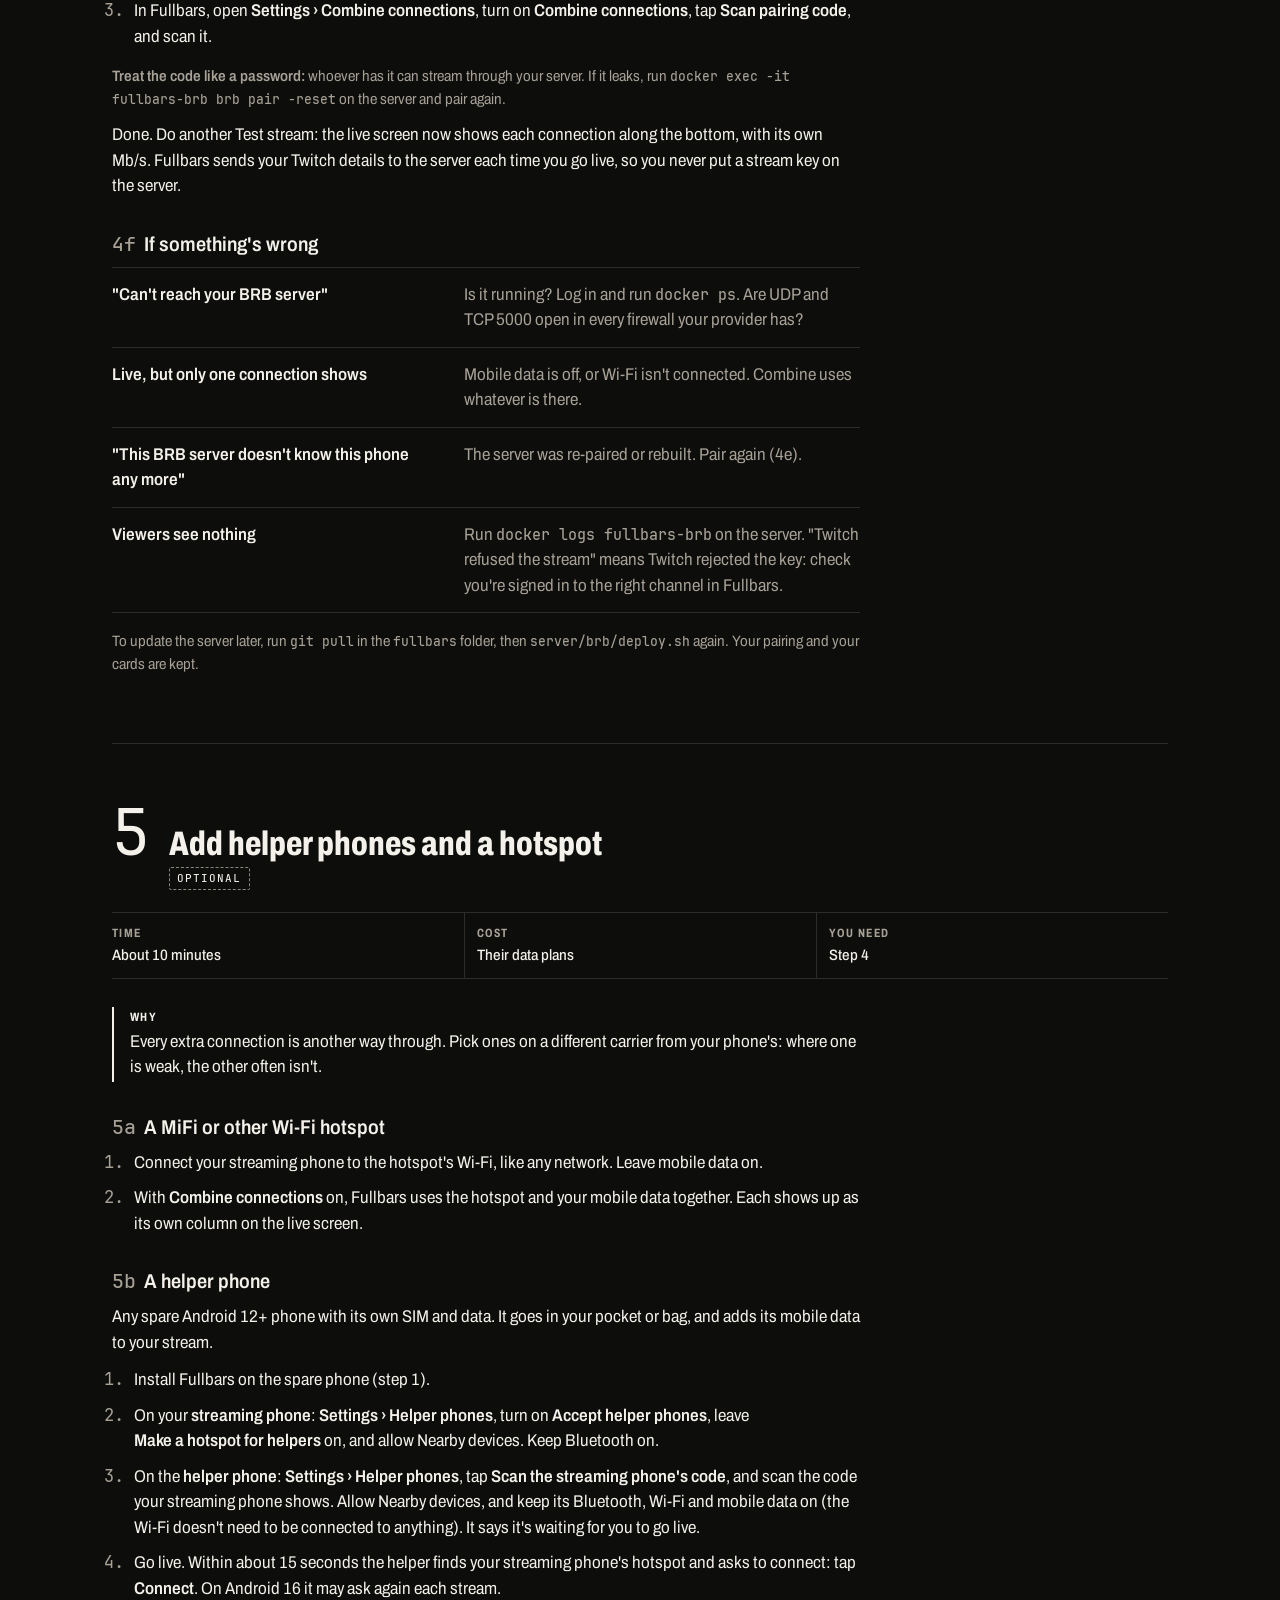
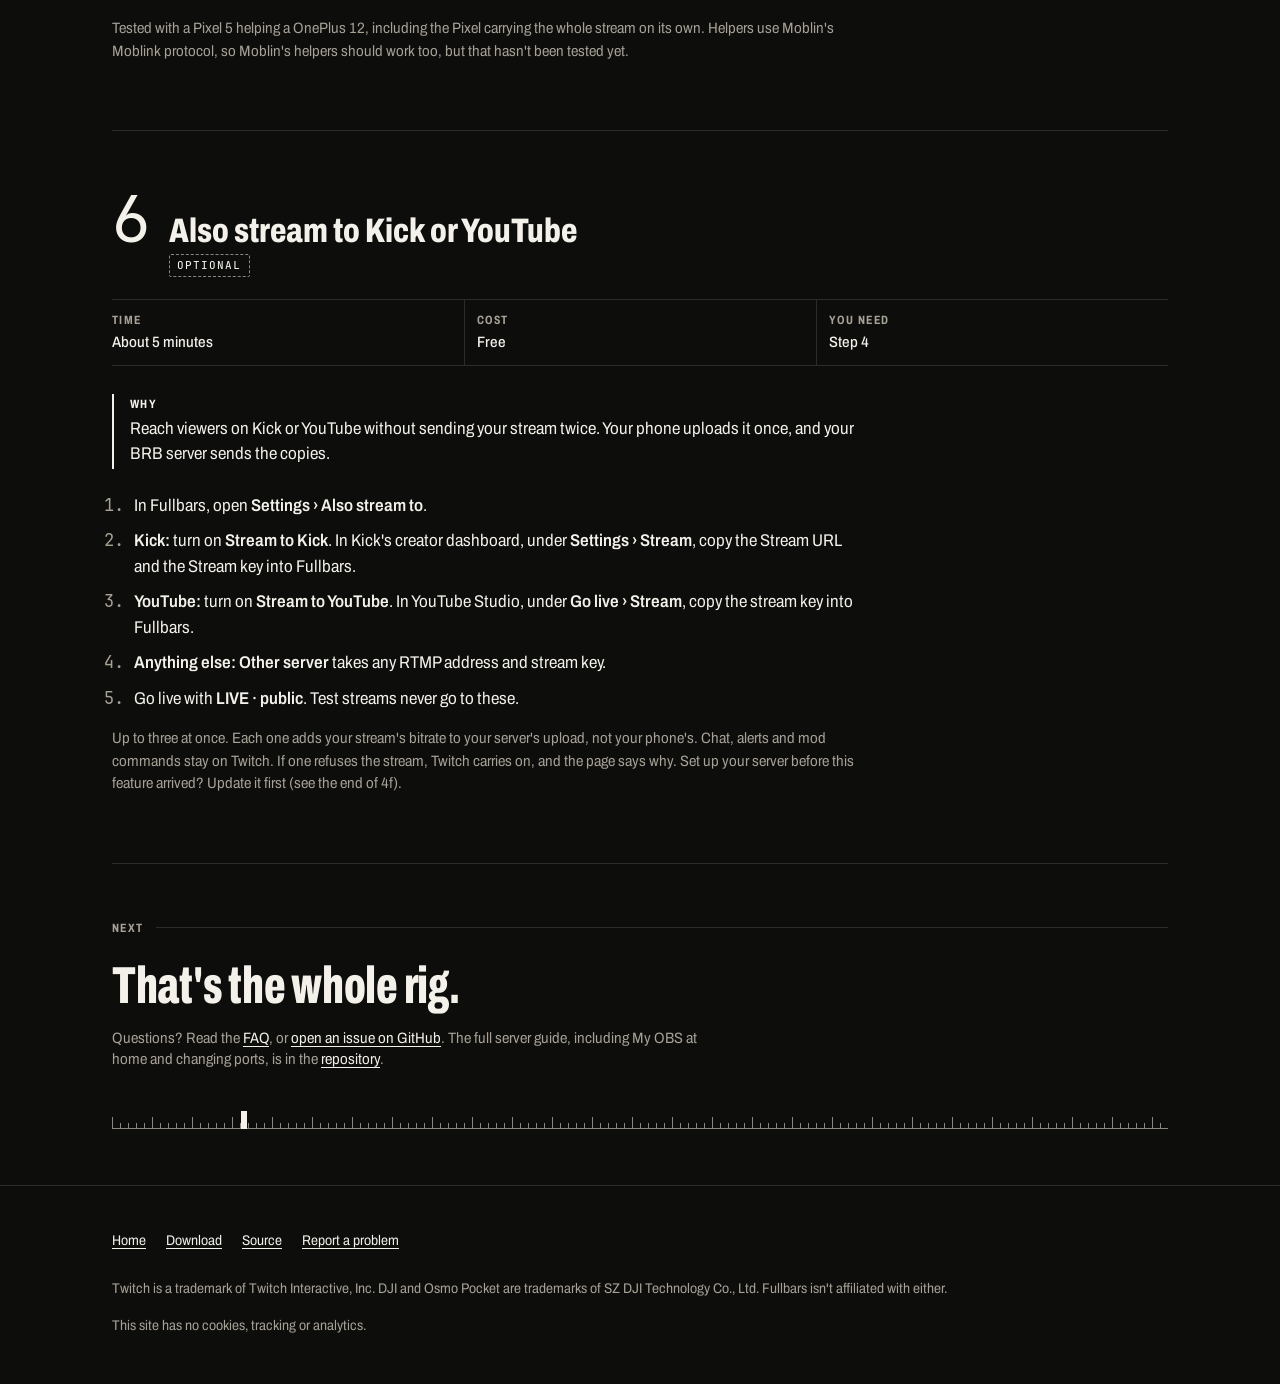
==== commit d2cd05a8: "Update for 0.6.0 test build 2: Also stream to, scene cards, alerts - Features: customizable scene ca" ====
--- a/setup/index.html
+++ b/setup/index.html
@@ -34,7 +34,7 @@
       <a class="opt" href="/#how">How it works</a>
       <a class="opt" href="/#faq">FAQ</a>
       <a href="/setup/" aria-current="page">Setup</a>
-      <a class="key" href="https://github.com/AnnabelleChimpton/fullbars/releases/latest">Download</a>
+      <a class="key" href="https://github.com/AnnabelleChimpton/fullbars/releases">Download</a>
     </nav>
   </div>
 </header>
@@ -45,13 +45,14 @@
   <div class="page-head">
     <p class="label">Setup guide · version 0.6.0</p>
     <h1 class="display">Set up Fullbars.</h1>
-    <p class="lede">Steps 1 to 3 get you live on Twitch from your phone. Steps 4 and 5 are optional: they're what keep you live in dead zones. Each step says what it costs, how long it takes, and why it's worth it.</p>
+    <p class="lede">Steps 1 to 3 get you live on Twitch from your phone. Steps 4 to 6 are optional: they keep you live in dead zones, add more connections, and send your stream to Kick or YouTube too. Each step says what it costs, how long it takes, and why it's worth it.</p>
     <ol class="toc">
       <li><a href="#install"><span class="n">1</span><span class="w">Install the app</span><span class="t">2 min · free</span></a></li>
       <li><a href="#twitch"><span class="n">2</span><span class="w">Sign in with Twitch</span><span class="t">1 min · free</span></a></li>
       <li><a href="#test"><span class="n">3</span><span class="w">Do a Test stream</span><span class="t">5 min · your data</span></a></li>
       <li><a href="#server"><span class="n">4</span><span class="w">Set up your BRB server <span class="tag dashed">Optional</span></span><span class="t">30–60 min · <span class="nw">$4–10</span>/month</span></a></li>
       <li><a href="#more"><span class="n">5</span><span class="w">Add helper phones and a hotspot <span class="tag dashed">Optional</span></span><span class="t">10 min</span></a></li>
+      <li><a href="#also"><span class="n">6</span><span class="w">Also stream to Kick or YouTube <span class="tag dashed">Optional</span></span><span class="t">5 min · free</span></a></li>
     </ol>
   </div>
 
@@ -66,7 +67,7 @@
     <p class="why"><span class="label">Why</span>Fullbars isn't on Google Play yet, so you install the test build from GitHub yourself.</p>
     <div class="body">
       <ol>
-        <li>On your phone, open the <a href="https://github.com/AnnabelleChimpton/fullbars/releases/latest">latest release on GitHub</a> and download the <code>.apk</code> file under <span class="path">Assets</span>.</li>
+        <li>On your phone, open the <a href="https://github.com/AnnabelleChimpton/fullbars/releases">latest release on GitHub</a> and download the <code>.apk</code> file under <span class="path">Assets</span>.</li>
         <li>Open the downloaded file. Android asks whether your browser may install apps: allow it, then tap <span class="path">Install</span>.</li>
         <li>Android may warn that the app is unknown. That's normal for apps from outside Google Play.</li>
       </ol>
@@ -129,7 +130,7 @@
 
       <h3><span class="fig">4a</span>Rent a small server</h3>
       <ol>
-        <li>Pick any VPS provider (Hetzner, DigitalOcean, Vultr, OVH and Linode all work) and create the smallest server with <strong>Ubuntu 24.04</strong>. 1 GB of memory is plenty: the BRB server uses about 256 MB and almost no CPU, because it never re-encodes your video. Pick a location near where you stream.</li>
+        <li>Pick any VPS provider (Hetzner, DigitalOcean, Vultr, OVH and Linode all work) and create the smallest server with <strong>Ubuntu 24.04</strong>. 1 GB of memory is plenty: the BRB server is capped at 256 MB, uses far less, and needs almost no CPU, because it never re-encodes your video. Pick a location near where you stream.</li>
         <li>When it asks how to log in, add an SSH key if you have one, or set a root password and keep it somewhere safe.</li>
         <li>Note the server's <strong>public IPv4 address</strong>. That's your <code>YOUR_SERVER_ADDRESS</code>.</li>
       </ol>
@@ -165,10 +166,10 @@
 
       <h3><span class="fig">4e</span>Pair the app</h3>
       <ol>
-        <li>Make sure you've signed in to Twitch in Fullbars (step 2). The app sends your Twitch details to the server from that sign-in.</li>
+        <li>Make sure you've signed in to Twitch in Fullbars (step 2), or added a stream key. The app sends your Twitch details to the server each time you go live.</li>
         <li>On your computer, ask the server for a pairing code:
           <div class="cmd" data-what="show the pairing code"><div class="cmd-h"><span class="label">On your computer</span></div><pre>ssh -t root@<span class="ph">YOUR_SERVER_ADDRESS</span> docker exec -it fullbars-brb brb pair</pre></div>
-          A QR code appears in the terminal. It reads best on a dark terminal.</li>
+          A QR code appears in the terminal.</li>
         <li>In Fullbars, open <span class="path">Settings › Combine connections</span>, turn on <span class="path">Combine connections</span>, tap <span class="path">Scan pairing code</span>, and scan it.</li>
       </ol>
       <p class="note"><strong>Treat the code like a password:</strong> whoever has it can stream through your server. If it leaks, run <code>docker exec -it fullbars-brb brb pair -reset</code> on the server and pair again.</p>
@@ -213,6 +214,27 @@
     </div>
   </section>
 
+  <!-- 6 -->
+  <section class="step" id="also" aria-labelledby="s6">
+    <div class="step-head"><span class="num" aria-hidden="true">6</span><h2 class="title" id="s6"><span class="sr">Step 6: </span>Also stream to Kick or YouTube</h2><span class="opt"><span class="tag dashed" style="margin:0">Optional</span></span></div>
+    <dl class="meta">
+      <div><dt class="label">Time</dt><dd>About 5 minutes</dd></div>
+      <div><dt class="label">Cost</dt><dd>Free</dd></div>
+      <div><dt class="label">You need</dt><dd>Step 4</dd></div>
+    </dl>
+    <p class="why"><span class="label">Why</span>Reach viewers on Kick or YouTube without sending your stream twice. Your phone uploads it once, and your BRB server sends the copies.</p>
+    <div class="body">
+      <ol>
+        <li>In Fullbars, open <span class="path">Settings › Also stream to</span>.</li>
+        <li><strong>Kick:</strong> turn on <span class="path">Stream to Kick</span>. In Kick's creator dashboard, under <span class="path">Settings › Stream</span>, copy the Stream URL and the Stream key into Fullbars.</li>
+        <li><strong>YouTube:</strong> turn on <span class="path">Stream to YouTube</span>. In YouTube Studio, under <span class="path">Go live › Stream</span>, copy the stream key into Fullbars.</li>
+        <li><strong>Anything else:</strong> <span class="path">Other server</span> takes any RTMP address and stream key.</li>
+        <li>Go live with <span class="path">LIVE · public</span>. Test streams never go to these.</li>
+      </ol>
+      <p class="note">Up to three at once. Each one adds your stream's bitrate to your server's upload, not your phone's. Chat, alerts and mod commands stay on Twitch. If one refuses the stream, Twitch carries on, and the page says why. Set up your server before this feature arrived? Update it first (see the end of 4f).</p>
+    </div>
+  </section>
+
   <section class="step" aria-labelledby="next">
     <div class="sh"><span class="label">Next</span></div>
     <h2 class="display-s" id="next" style="margin-bottom:16px">That's the whole rig.</h2>
@@ -227,7 +249,7 @@
   <div class="wrap">
     <div class="links">
       <a href="/">Home</a>
-      <a href="https://github.com/AnnabelleChimpton/fullbars/releases/latest">Download</a>
+      <a href="https://github.com/AnnabelleChimpton/fullbars/releases">Download</a>
       <a href="https://github.com/AnnabelleChimpton/fullbars">Source</a>
       <a href="https://github.com/AnnabelleChimpton/fullbars/issues">Report a problem</a>
     </div>
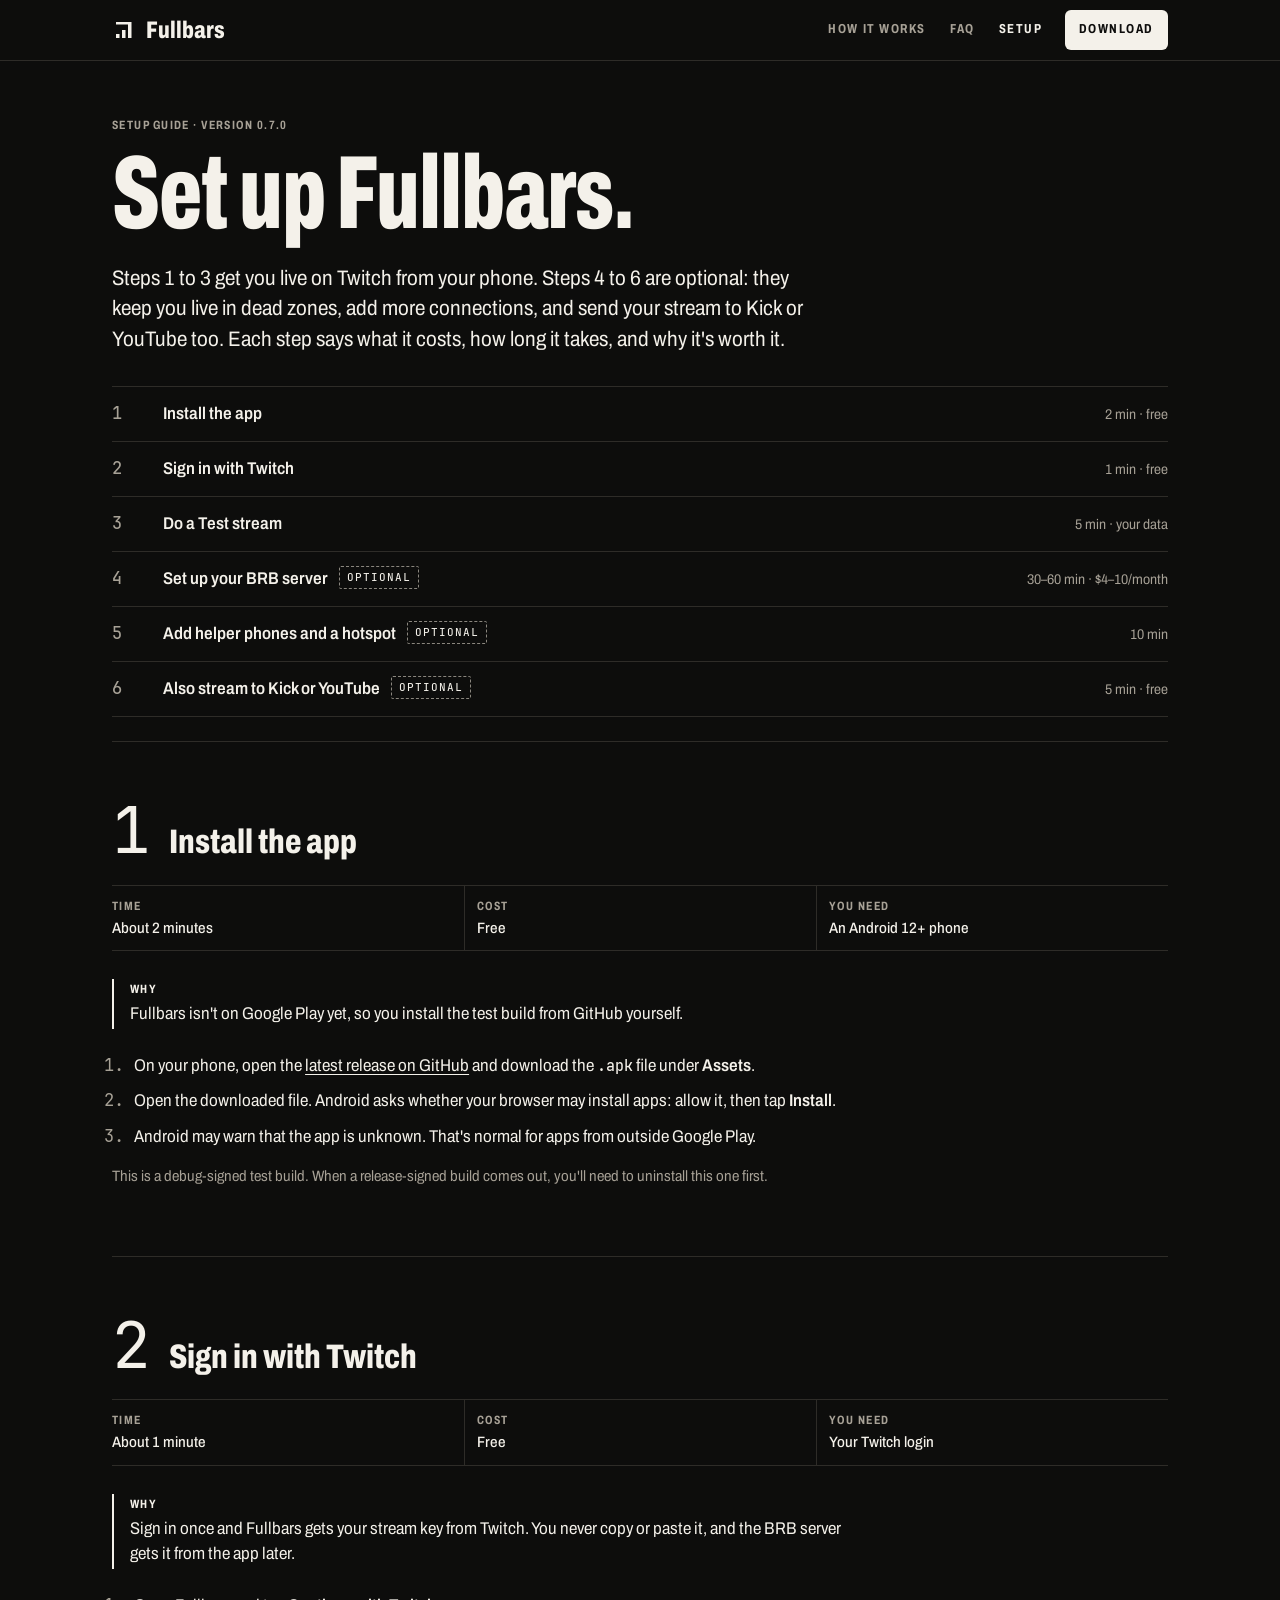
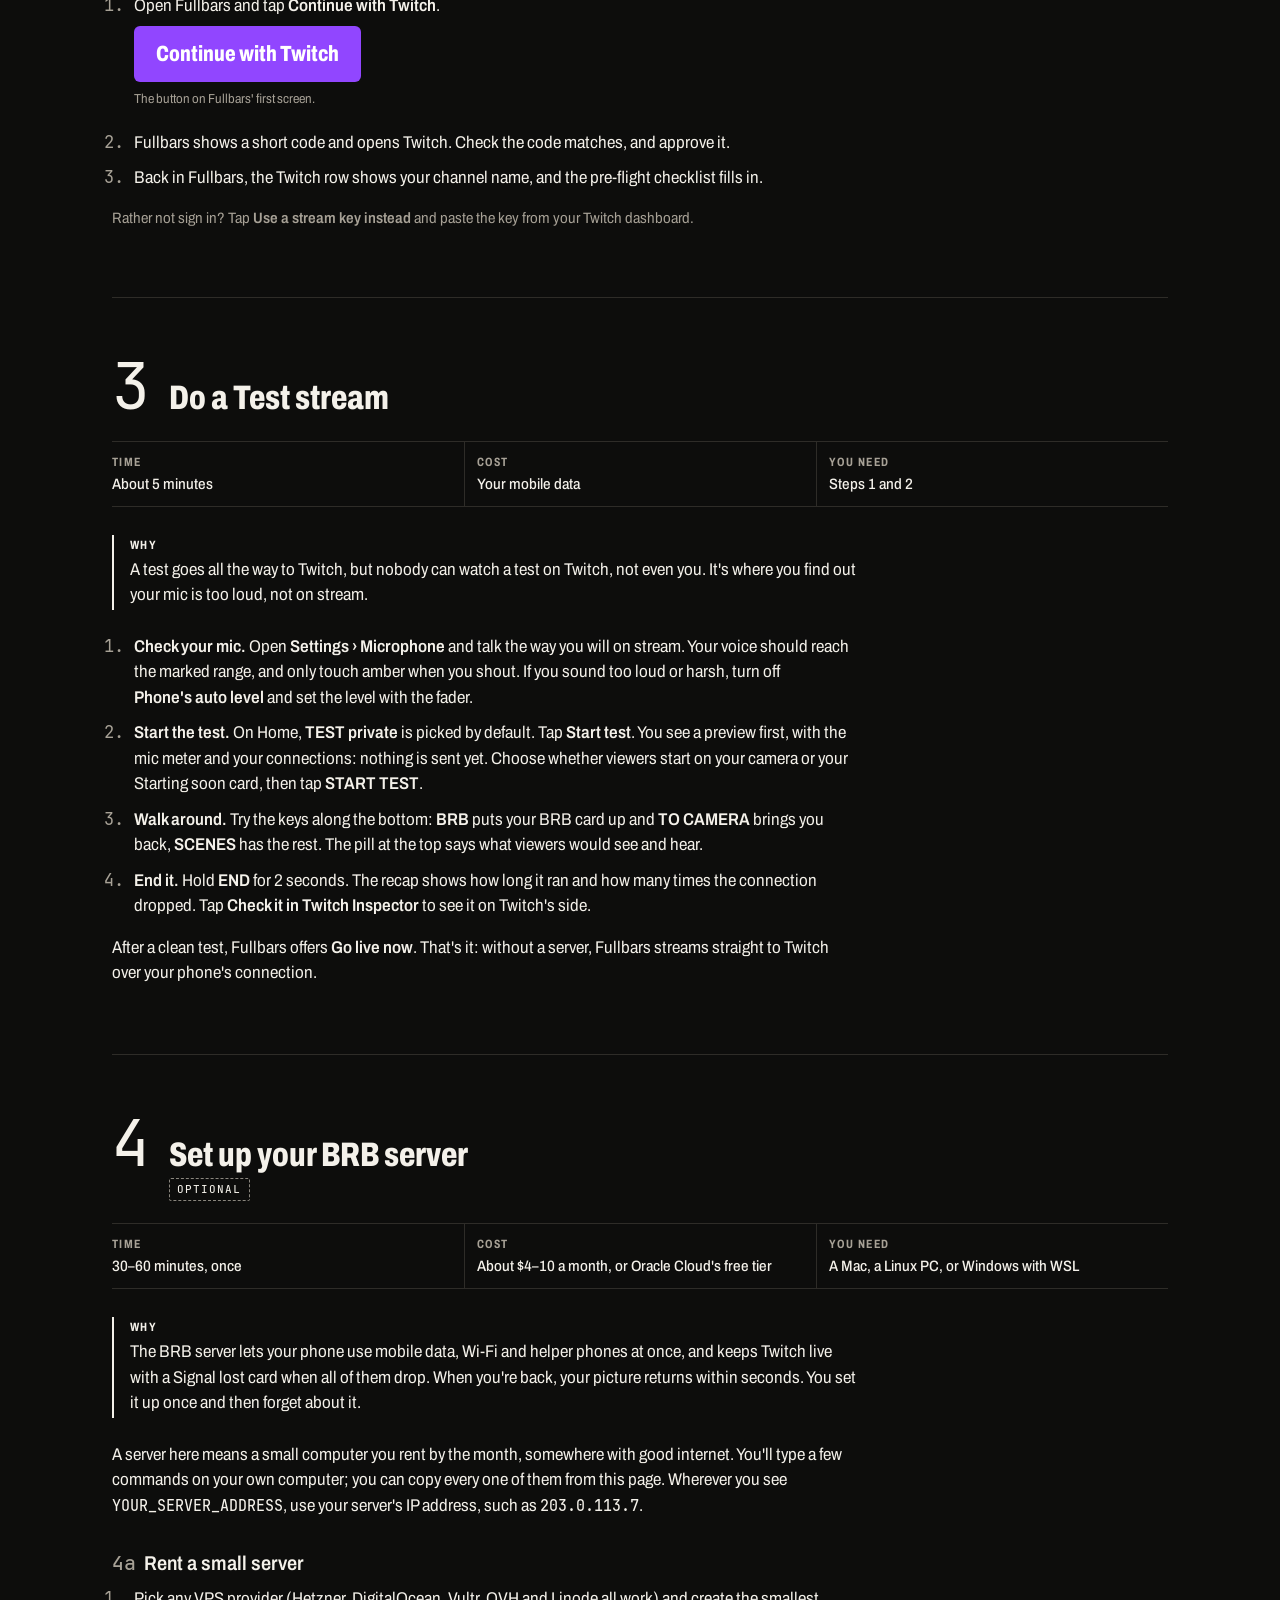
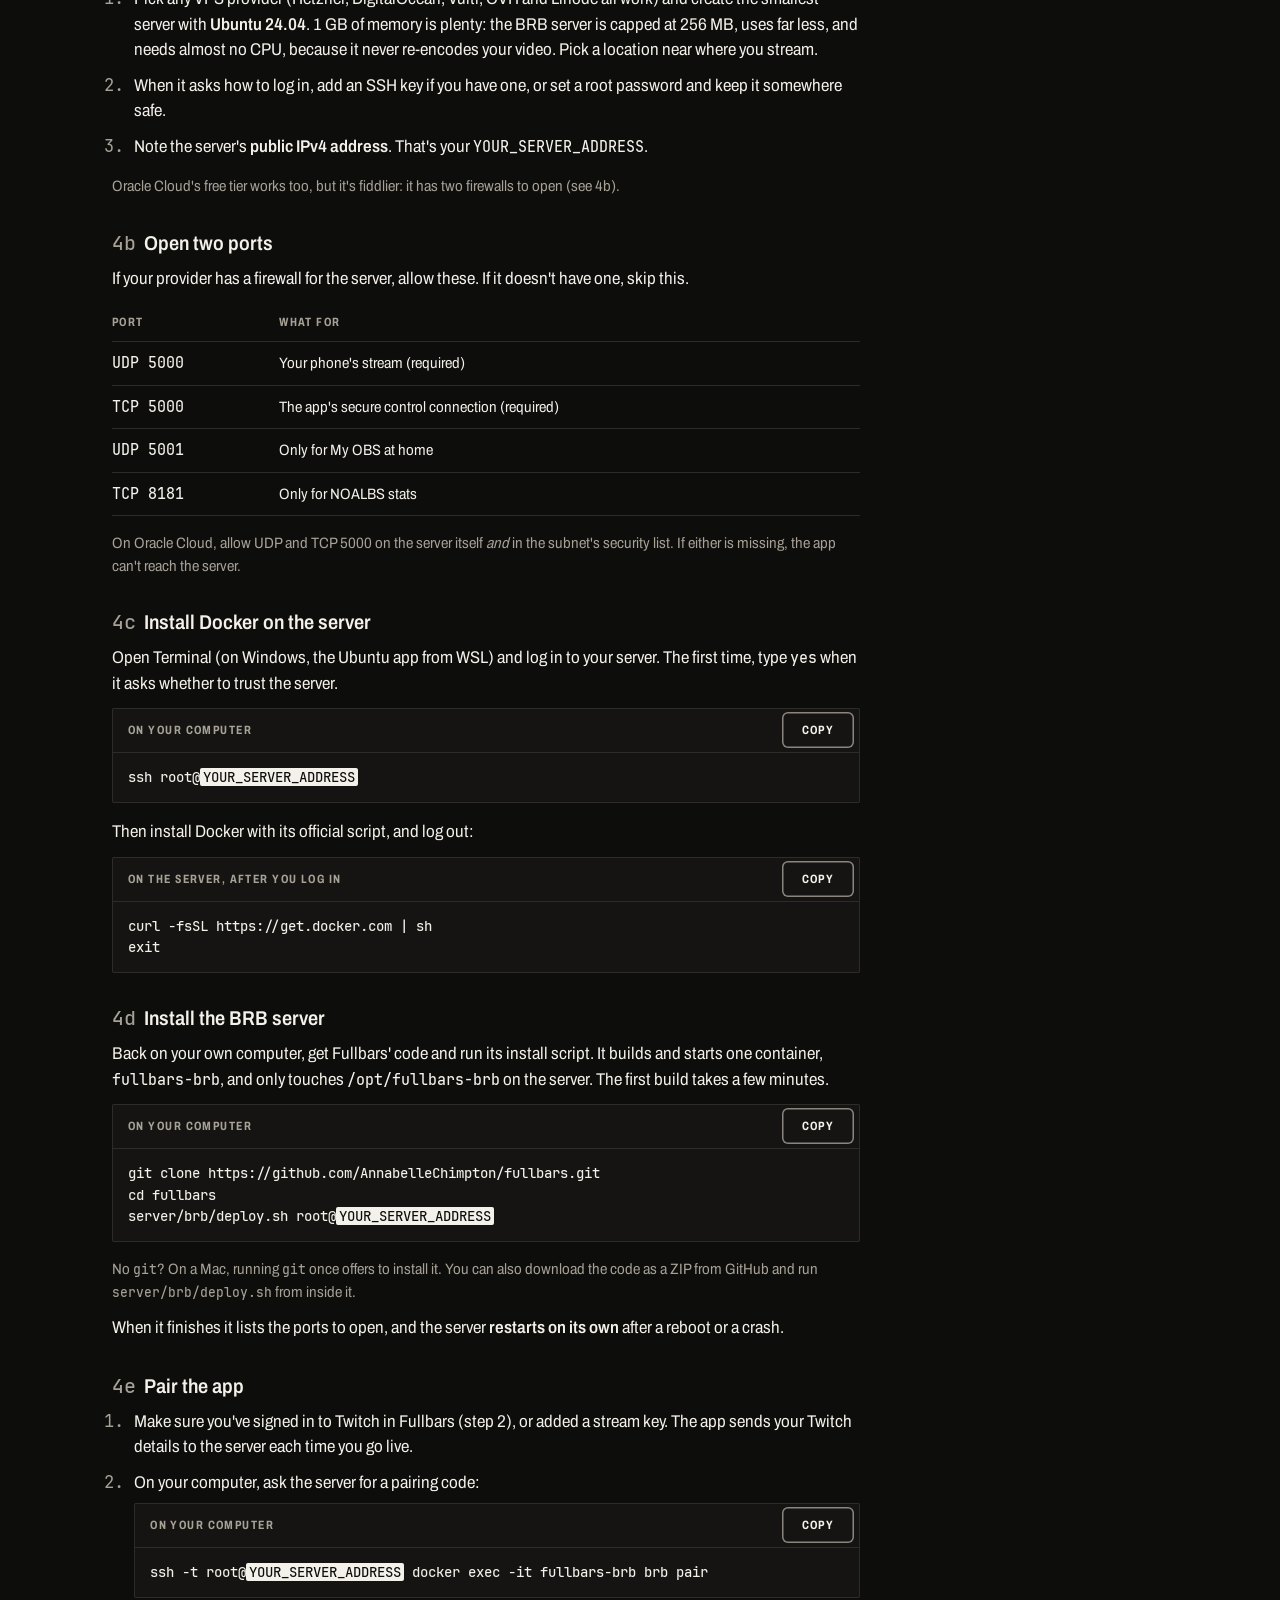
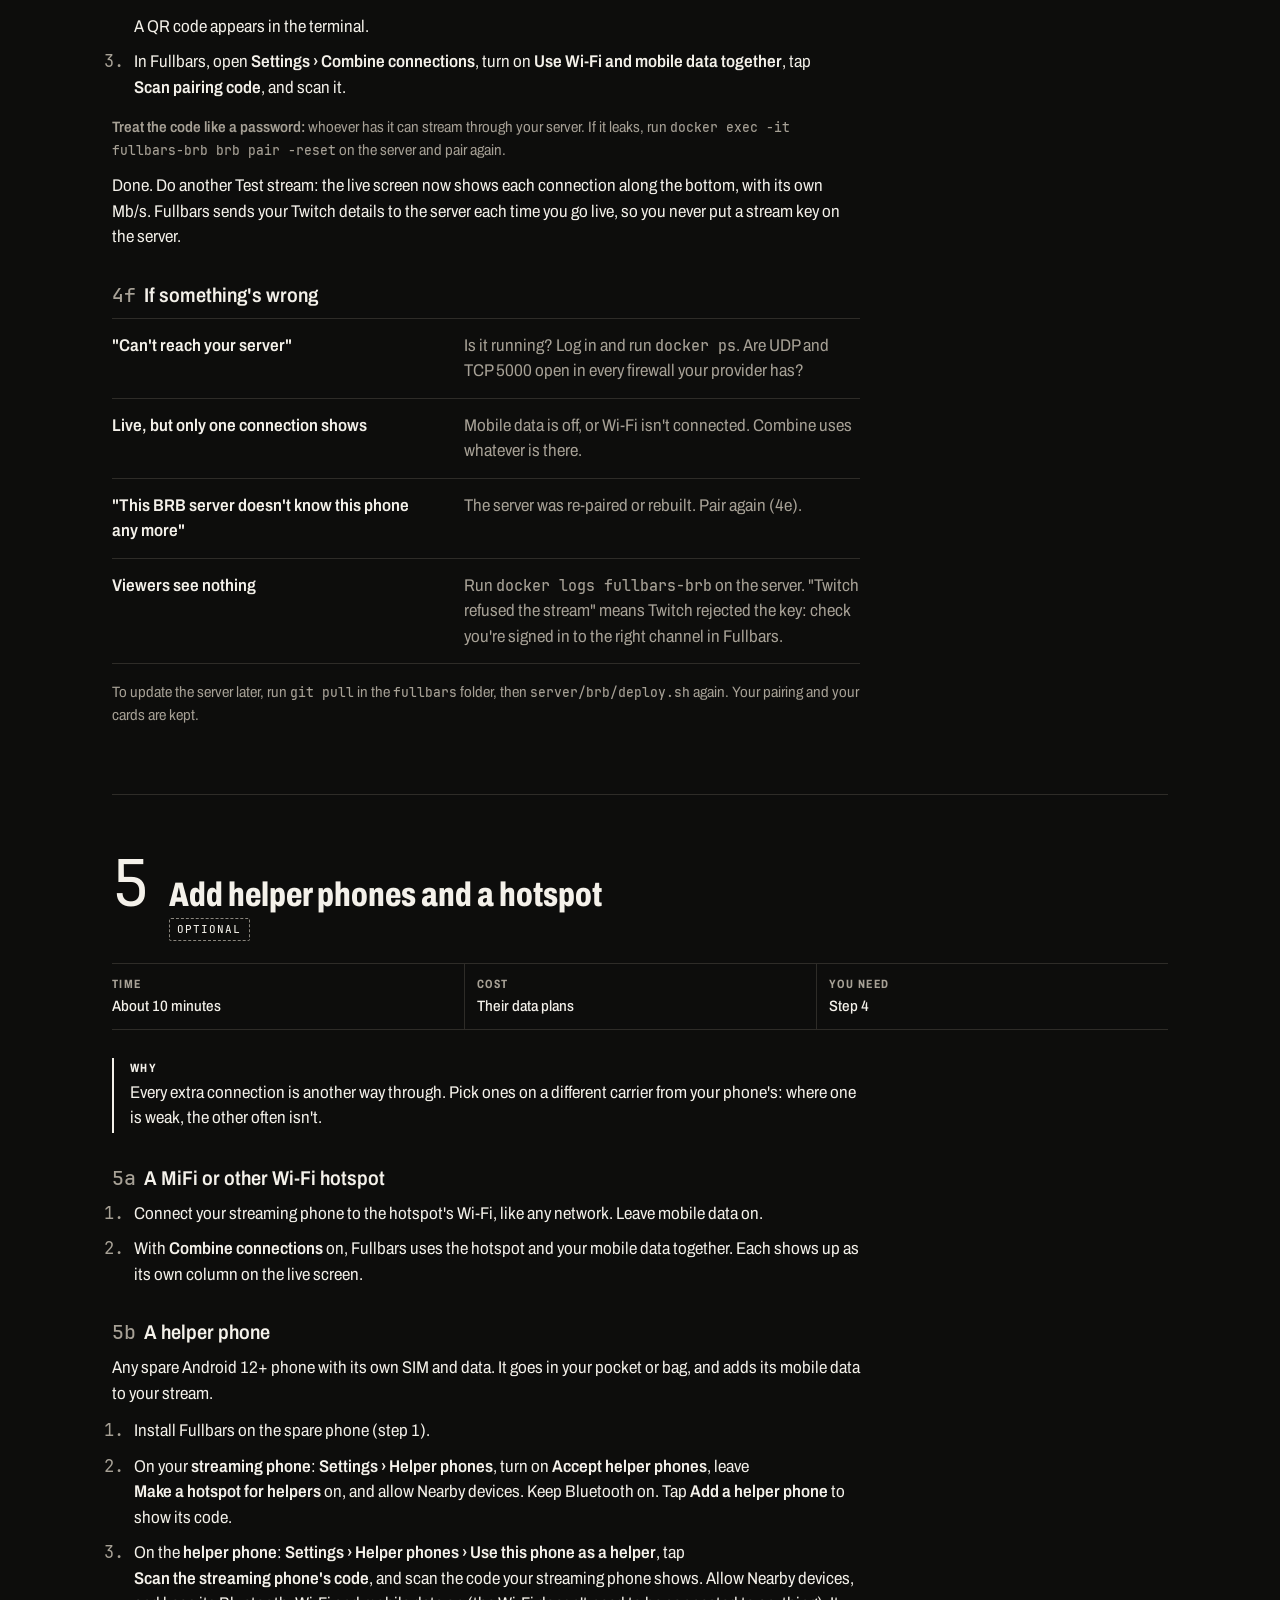
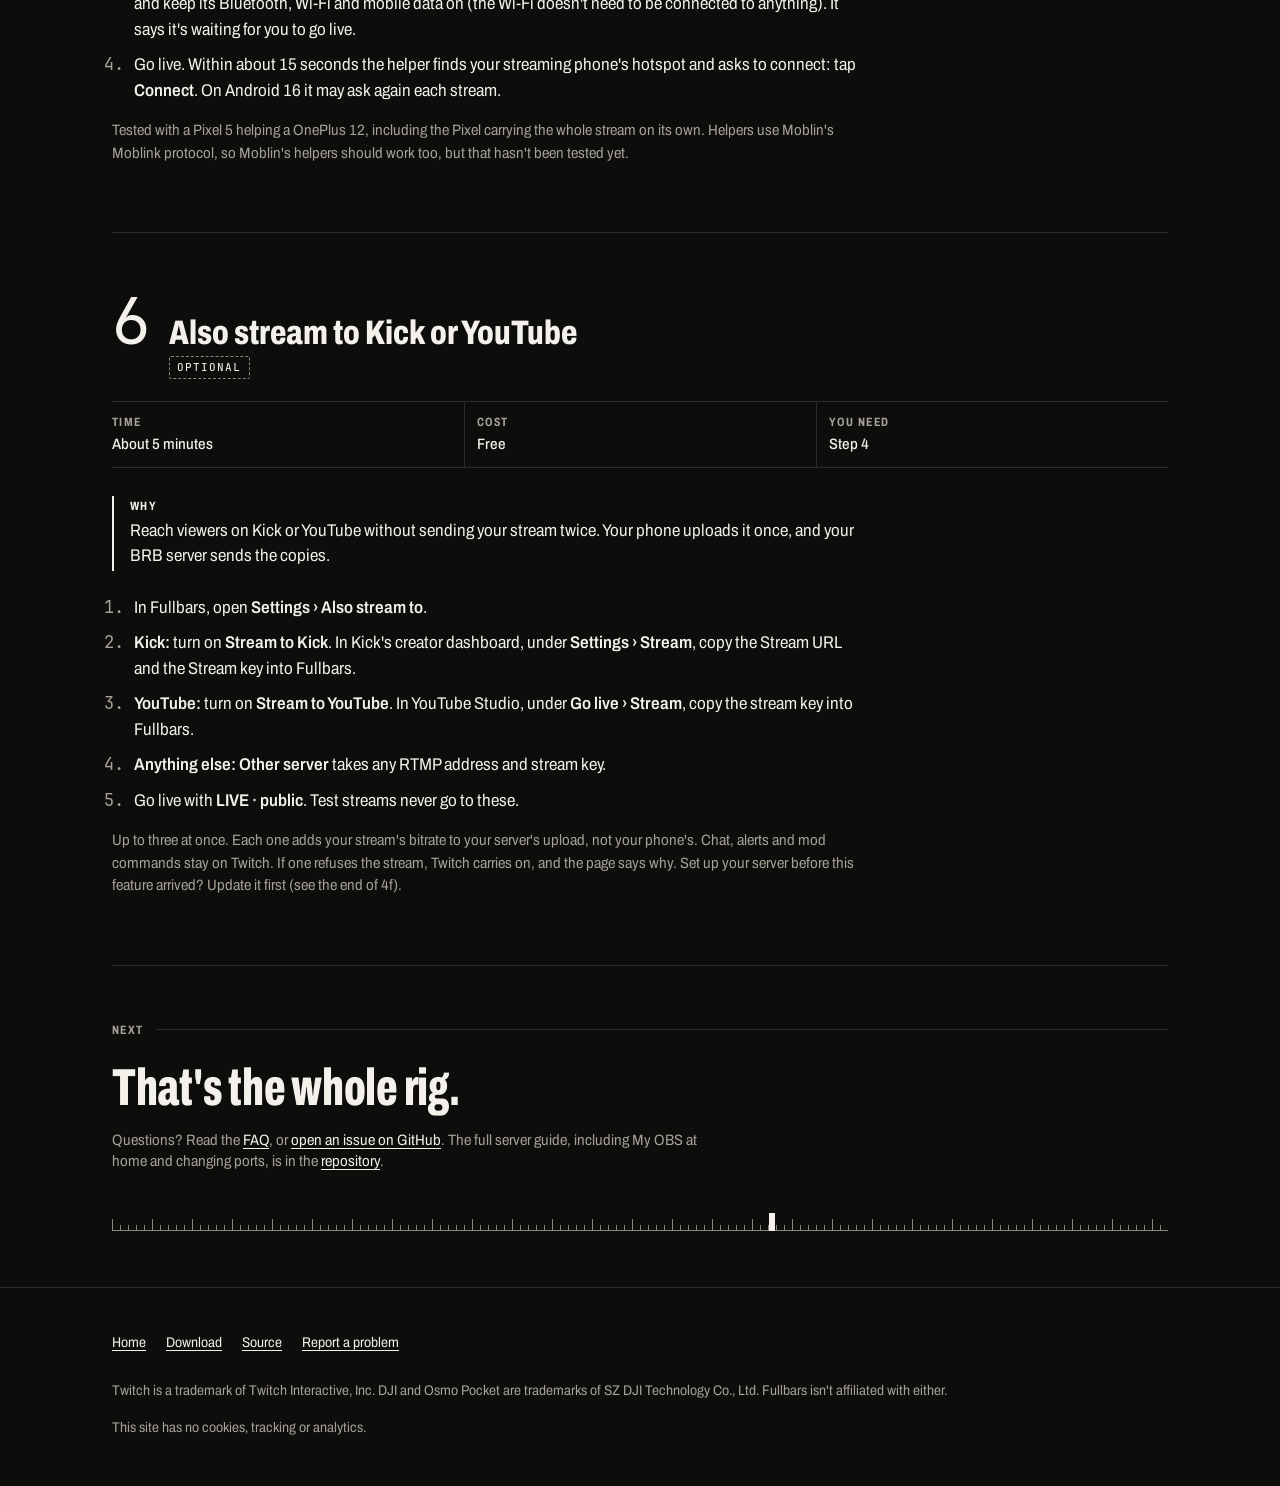
==== commit 4adf2f67: "Update for 0.7.0 test build 1: preview, captions, your own scenes, a calmer app Co-Authored-By: Clau" ====
--- a/setup/index.html
+++ b/setup/index.html
@@ -43,7 +43,7 @@
 <div class="wrap">
 
   <div class="page-head">
-    <p class="label">Setup guide · version 0.6.0</p>
+    <p class="label">Setup guide · version 0.7.0</p>
     <h1 class="display">Set up Fullbars.</h1>
     <p class="lede">Steps 1 to 3 get you live on Twitch from your phone. Steps 4 to 6 are optional: they keep you live in dead zones, add more connections, and send your stream to Kick or YouTube too. Each step says what it costs, how long it takes, and why it's worth it.</p>
     <ol class="toc">
@@ -108,9 +108,9 @@
     <div class="body">
       <ol>
         <li><strong>Check your mic.</strong> Open <span class="path">Settings › Microphone</span> and talk the way you will on stream. Your voice should reach the marked range, and only touch amber when you shout. If you sound too loud or harsh, turn off <span class="path">Phone's auto level</span> and set the level with the fader.</li>
-        <li><strong>Start the test.</strong> On Home, <span class="path">TEST only you</span> is picked by default. Tap <span class="path">Start test</span>.</li>
-        <li><strong>Walk around.</strong> Try the keys along the bottom: <span class="path">BRB</span> puts your BRB card up, <span class="path">SCENES</span> has the rest. The pill at the top says what viewers would see.</li>
-        <li><strong>End it.</strong> Hold <span class="path">END</span> for 2 seconds. The recap shows how long it ran and how many times the connection dropped. Tap <span class="path">Check it arrived in Twitch Inspector</span> to see it on Twitch's side.</li>
+        <li><strong>Start the test.</strong> On Home, <span class="path">TEST private</span> is picked by default. Tap <span class="path">Start test</span>. You see a preview first, with the mic meter and your connections: nothing is sent yet. Choose whether viewers start on your camera or your Starting soon card, then tap <span class="path">START TEST</span>.</li>
+        <li><strong>Walk around.</strong> Try the keys along the bottom: <span class="path">BRB</span> puts your BRB card up and <span class="path">TO CAMERA</span> brings you back, <span class="path">SCENES</span> has the rest. The pill at the top says what viewers would see and hear.</li>
+        <li><strong>End it.</strong> Hold <span class="path">END</span> for 2 seconds. The recap shows how long it ran and how many times the connection dropped. Tap <span class="path">Check it in Twitch Inspector</span> to see it on Twitch's side.</li>
       </ol>
       <p>After a clean test, Fullbars offers <span class="path">Go live now</span>. That's it: without a server, Fullbars streams straight to Twitch over your phone's connection.</p>
     </div>
@@ -170,14 +170,14 @@
         <li>On your computer, ask the server for a pairing code:
           <div class="cmd" data-what="show the pairing code"><div class="cmd-h"><span class="label">On your computer</span></div><pre>ssh -t root@<span class="ph">YOUR_SERVER_ADDRESS</span> docker exec -it fullbars-brb brb pair</pre></div>
           A QR code appears in the terminal.</li>
-        <li>In Fullbars, open <span class="path">Settings › Combine connections</span>, turn on <span class="path">Combine connections</span>, tap <span class="path">Scan pairing code</span>, and scan it.</li>
+        <li>In Fullbars, open <span class="path">Settings › Combine connections</span>, turn on <span class="path">Use Wi‑Fi and mobile data together</span>, tap <span class="path">Scan pairing code</span>, and scan it.</li>
       </ol>
       <p class="note"><strong>Treat the code like a password:</strong> whoever has it can stream through your server. If it leaks, run <code>docker exec -it fullbars-brb brb pair -reset</code> on the server and pair again.</p>
       <p>Done. Do another Test stream: the live screen now shows each connection along the bottom, with its own Mb/s. Fullbars sends your Twitch details to the server each time you go live, so you never put a stream key on the server.</p>
 
       <h3><span class="fig">4f</span>If something's wrong</h3>
       <dl class="lic" style="margin-top:8px">
-        <div><dt>"Can't reach your BRB server"</dt><dd>Is it running? Log in and run <code>docker ps</code>. Are UDP and TCP 5000 open in every firewall your provider has?</dd></div>
+        <div><dt>"Can't reach your server"</dt><dd>Is it running? Log in and run <code>docker ps</code>. Are UDP and TCP 5000 open in every firewall your provider has?</dd></div>
         <div><dt>Live, but only one connection shows</dt><dd>Mobile data is off, or Wi‑Fi isn't connected. Combine uses whatever is there.</dd></div>
         <div><dt>"This BRB server doesn't know this phone any more"</dt><dd>The server was re-paired or rebuilt. Pair again (4e).</dd></div>
         <div><dt>Viewers see nothing</dt><dd>Run <code>docker logs fullbars-brb</code> on the server. "Twitch refused the stream" means Twitch rejected the key: check you're signed in to the right channel in Fullbars.</dd></div>
@@ -206,8 +206,8 @@
       <p>Any spare Android 12+ phone with its own SIM and data. It goes in your pocket or bag, and adds its mobile data to your stream.</p>
       <ol>
         <li>Install Fullbars on the spare phone (step 1).</li>
-        <li>On your <strong>streaming phone</strong>: <span class="path">Settings › Helper phones</span>, turn on <span class="path">Accept helper phones</span>, leave <span class="path">Make a hotspot for helpers</span> on, and allow Nearby devices. Keep Bluetooth on.</li>
-        <li>On the <strong>helper phone</strong>: <span class="path">Settings › Helper phones</span>, tap <span class="path">Scan the streaming phone's code</span>, and scan the code your streaming phone shows. Allow Nearby devices, and keep its Bluetooth, Wi‑Fi and mobile data on (the Wi‑Fi doesn't need to be connected to anything). It says it's waiting for you to go live.</li>
+        <li>On your <strong>streaming phone</strong>: <span class="path">Settings › Helper phones</span>, turn on <span class="path">Accept helper phones</span>, leave <span class="path">Make a hotspot for helpers</span> on, and allow Nearby devices. Keep Bluetooth on. Tap <span class="path">Add a helper phone</span> to show its code.</li>
+        <li>On the <strong>helper phone</strong>: <span class="path">Settings › Helper phones › Use this phone as a helper</span>, tap <span class="path">Scan the streaming phone's code</span>, and scan the code your streaming phone shows. Allow Nearby devices, and keep its Bluetooth, Wi‑Fi and mobile data on (the Wi‑Fi doesn't need to be connected to anything). It says it's waiting for you to go live.</li>
         <li>Go live. Within about 15 seconds the helper finds your streaming phone's hotspot and asks to connect: tap <span class="path">Connect</span>. On Android 16 it may ask again each stream.</li>
       </ol>
       <p class="note">Tested with a Pixel 5 helping a OnePlus 12, including the Pixel carrying the whole stream on its own. Helpers use Moblin's Moblink protocol, so Moblin's helpers should work too, but that hasn't been tested yet.</p>
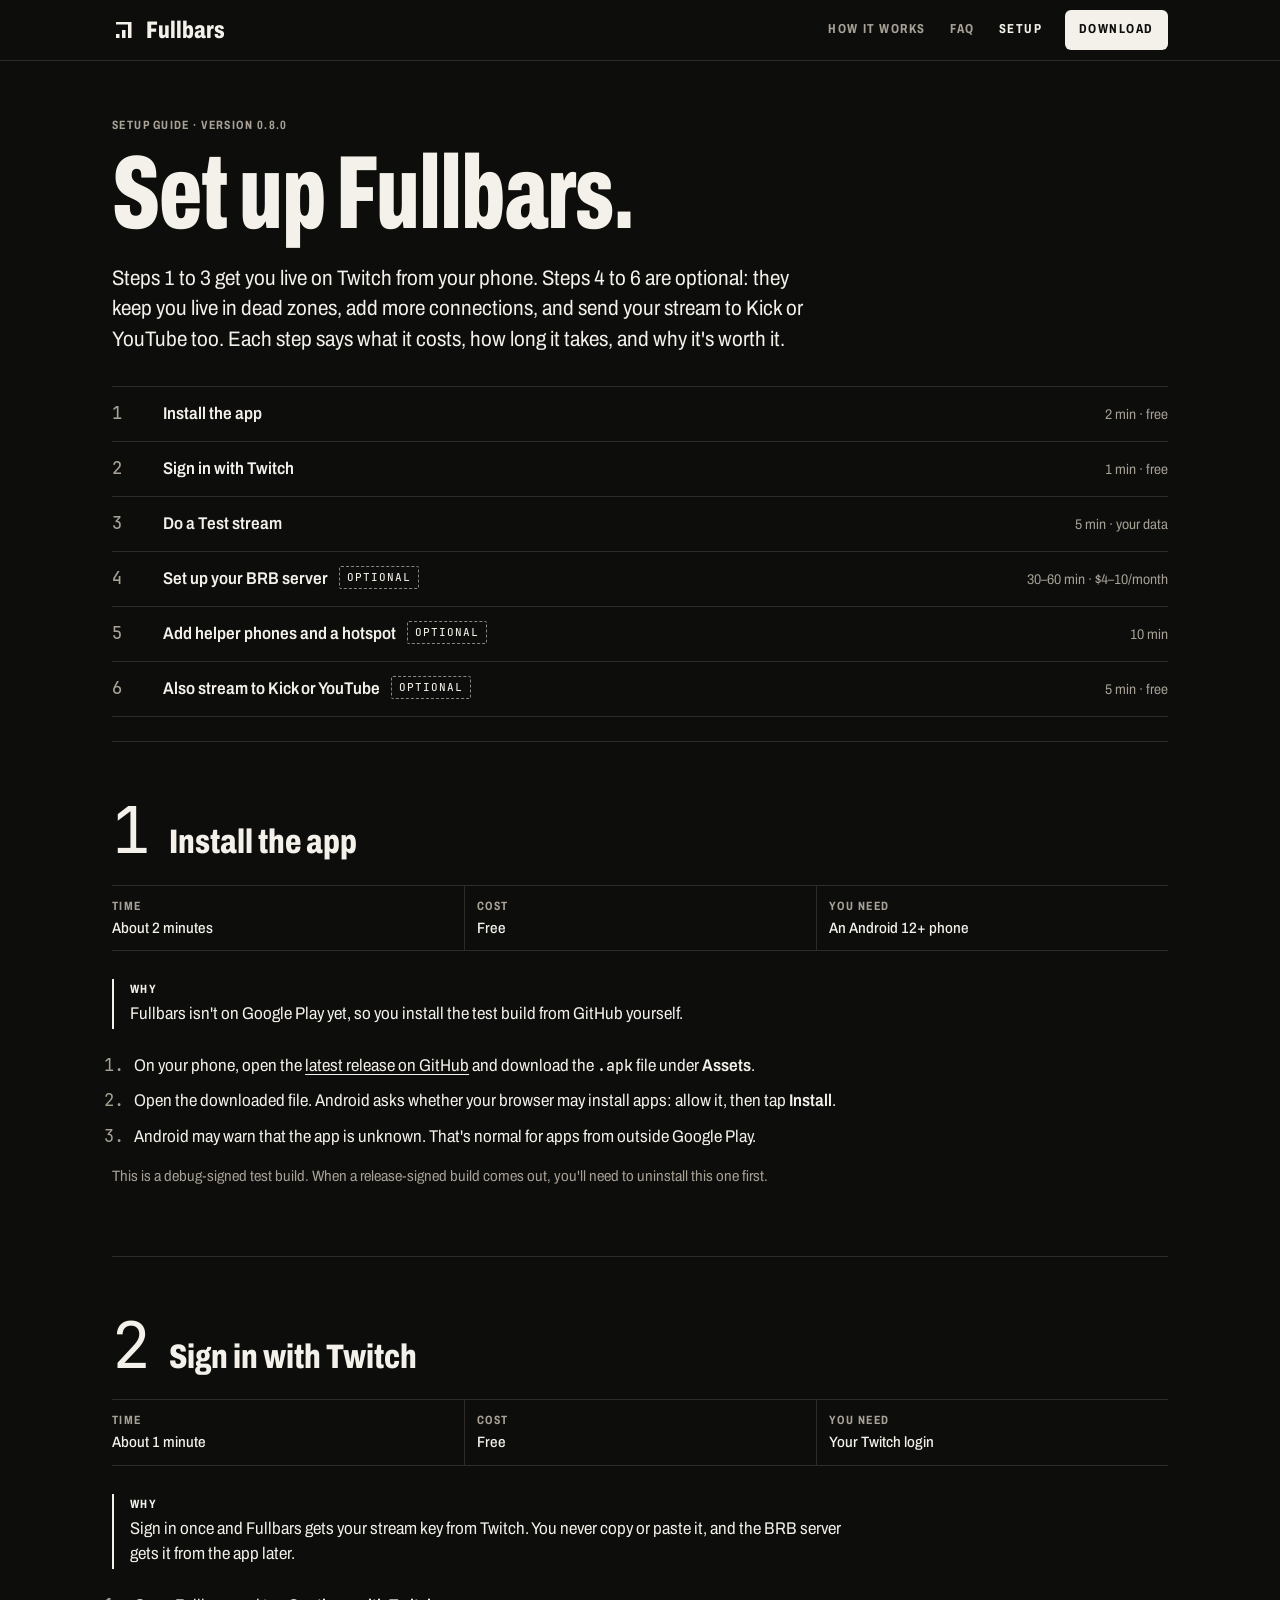
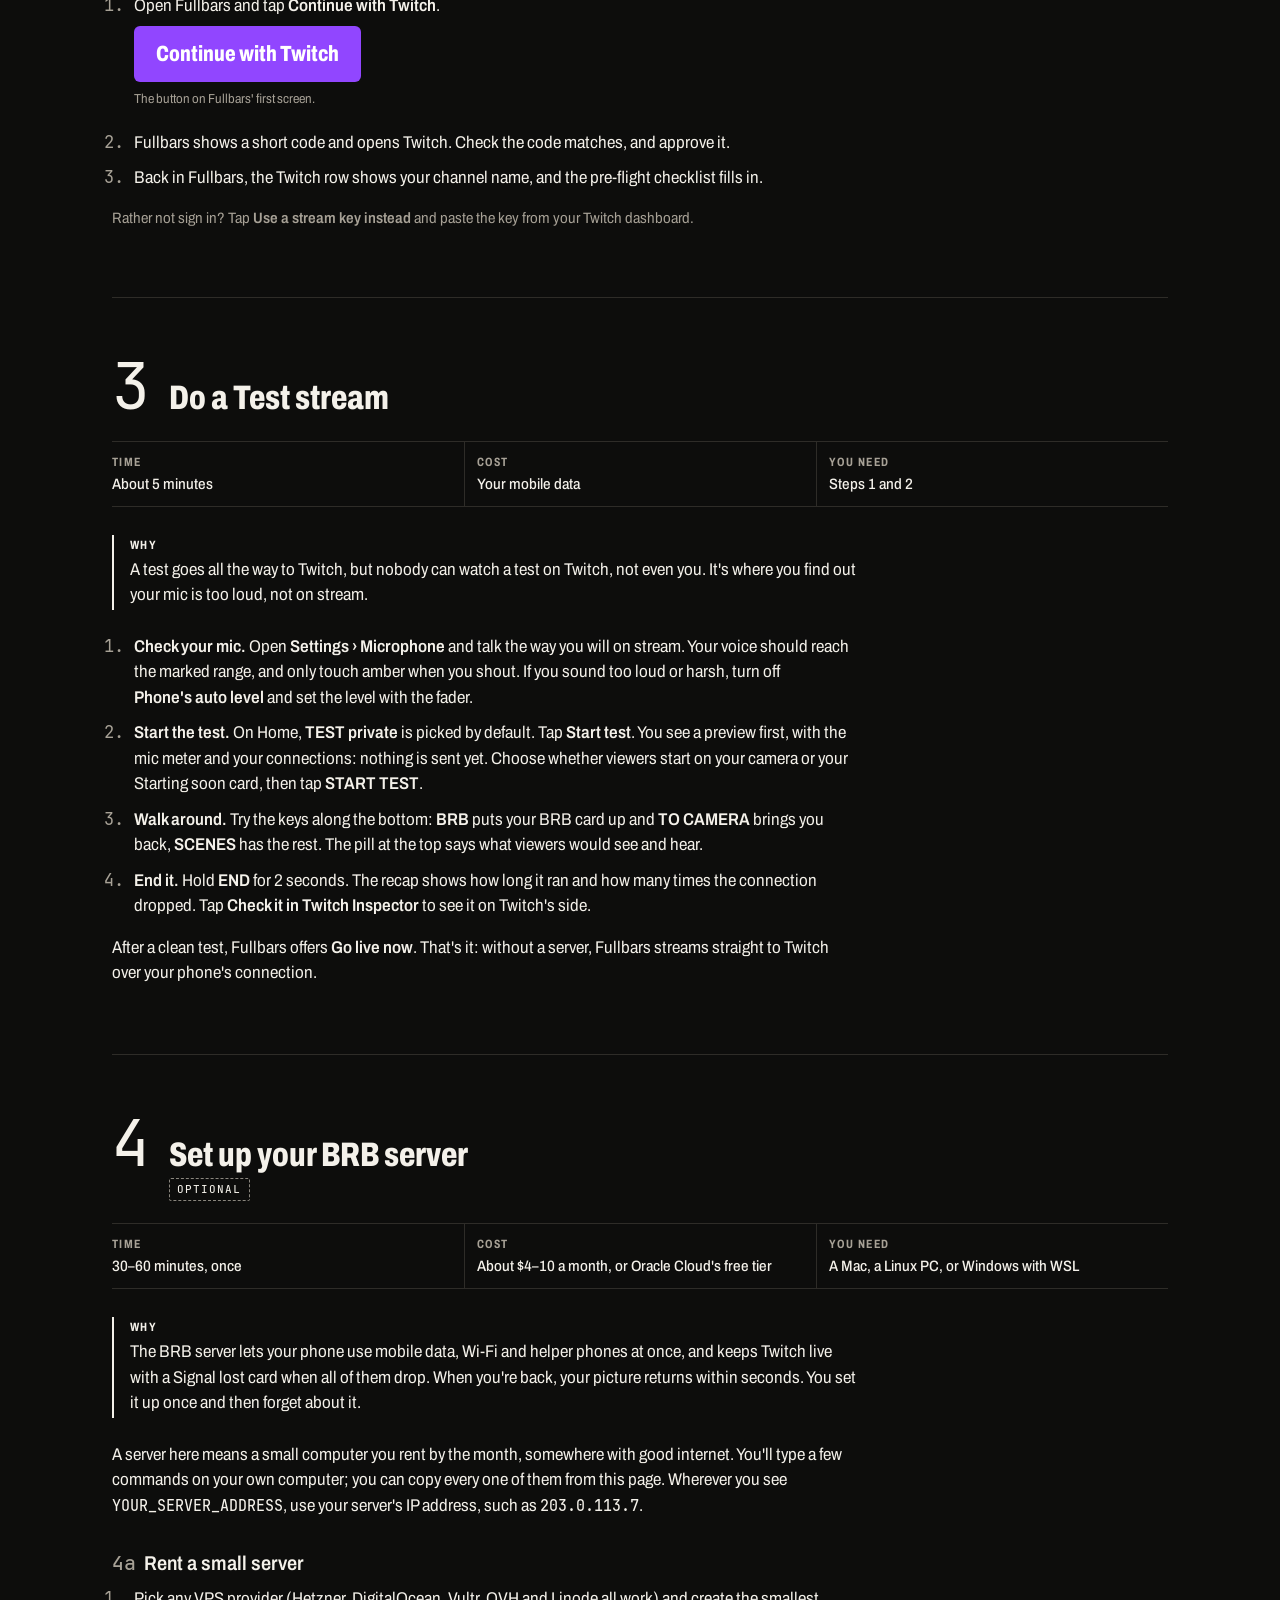
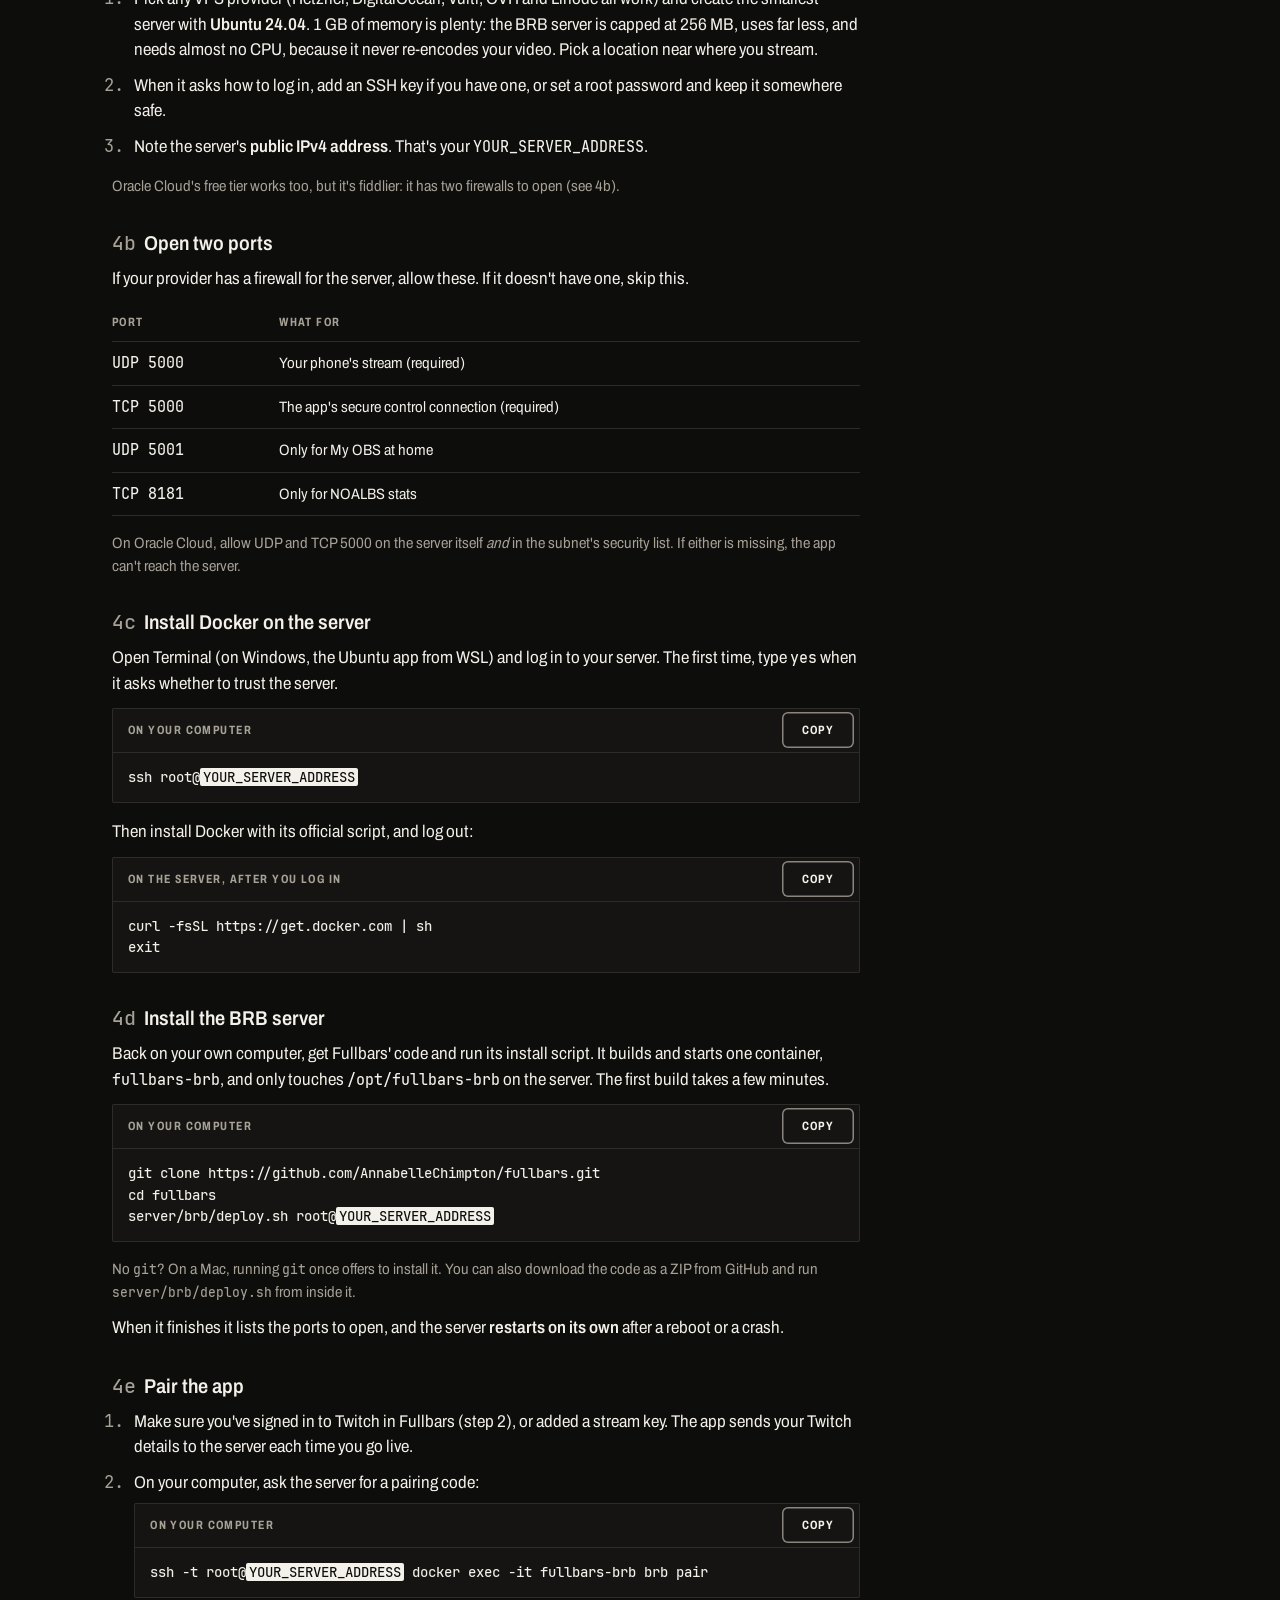
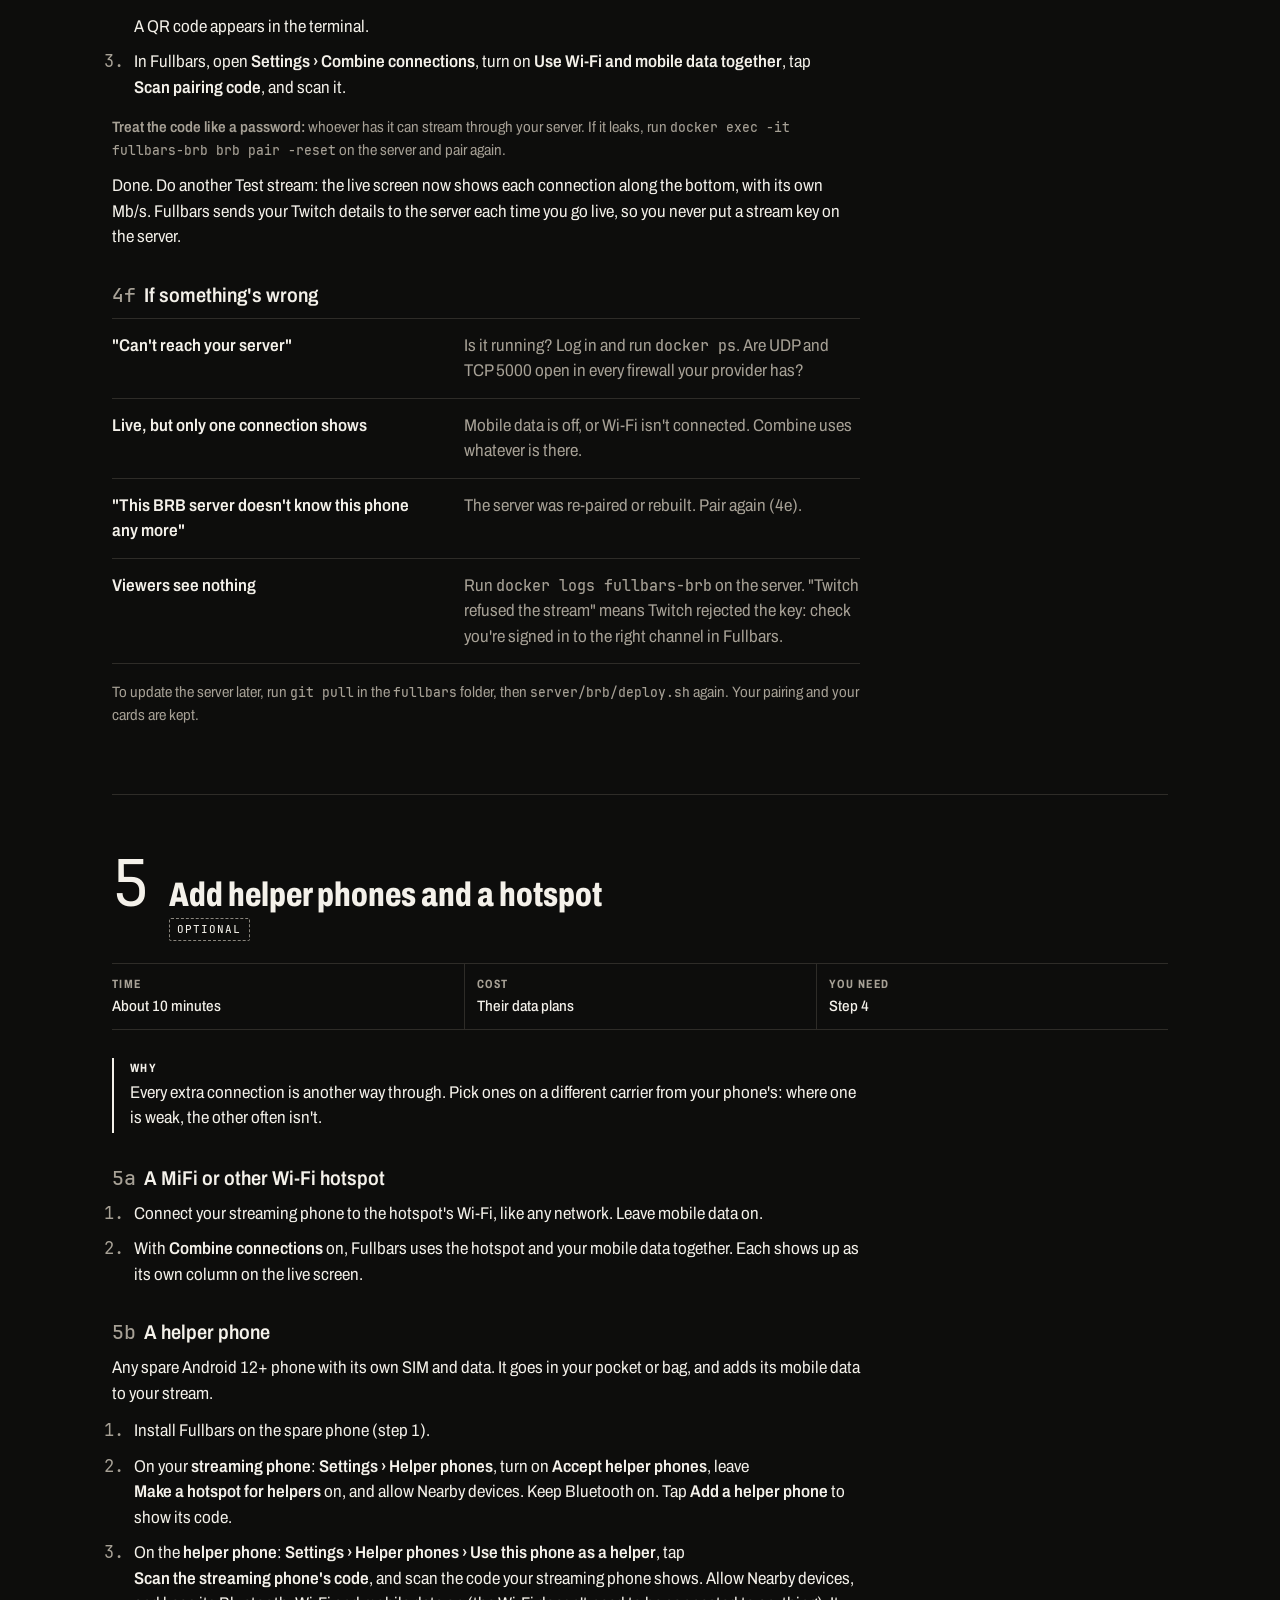
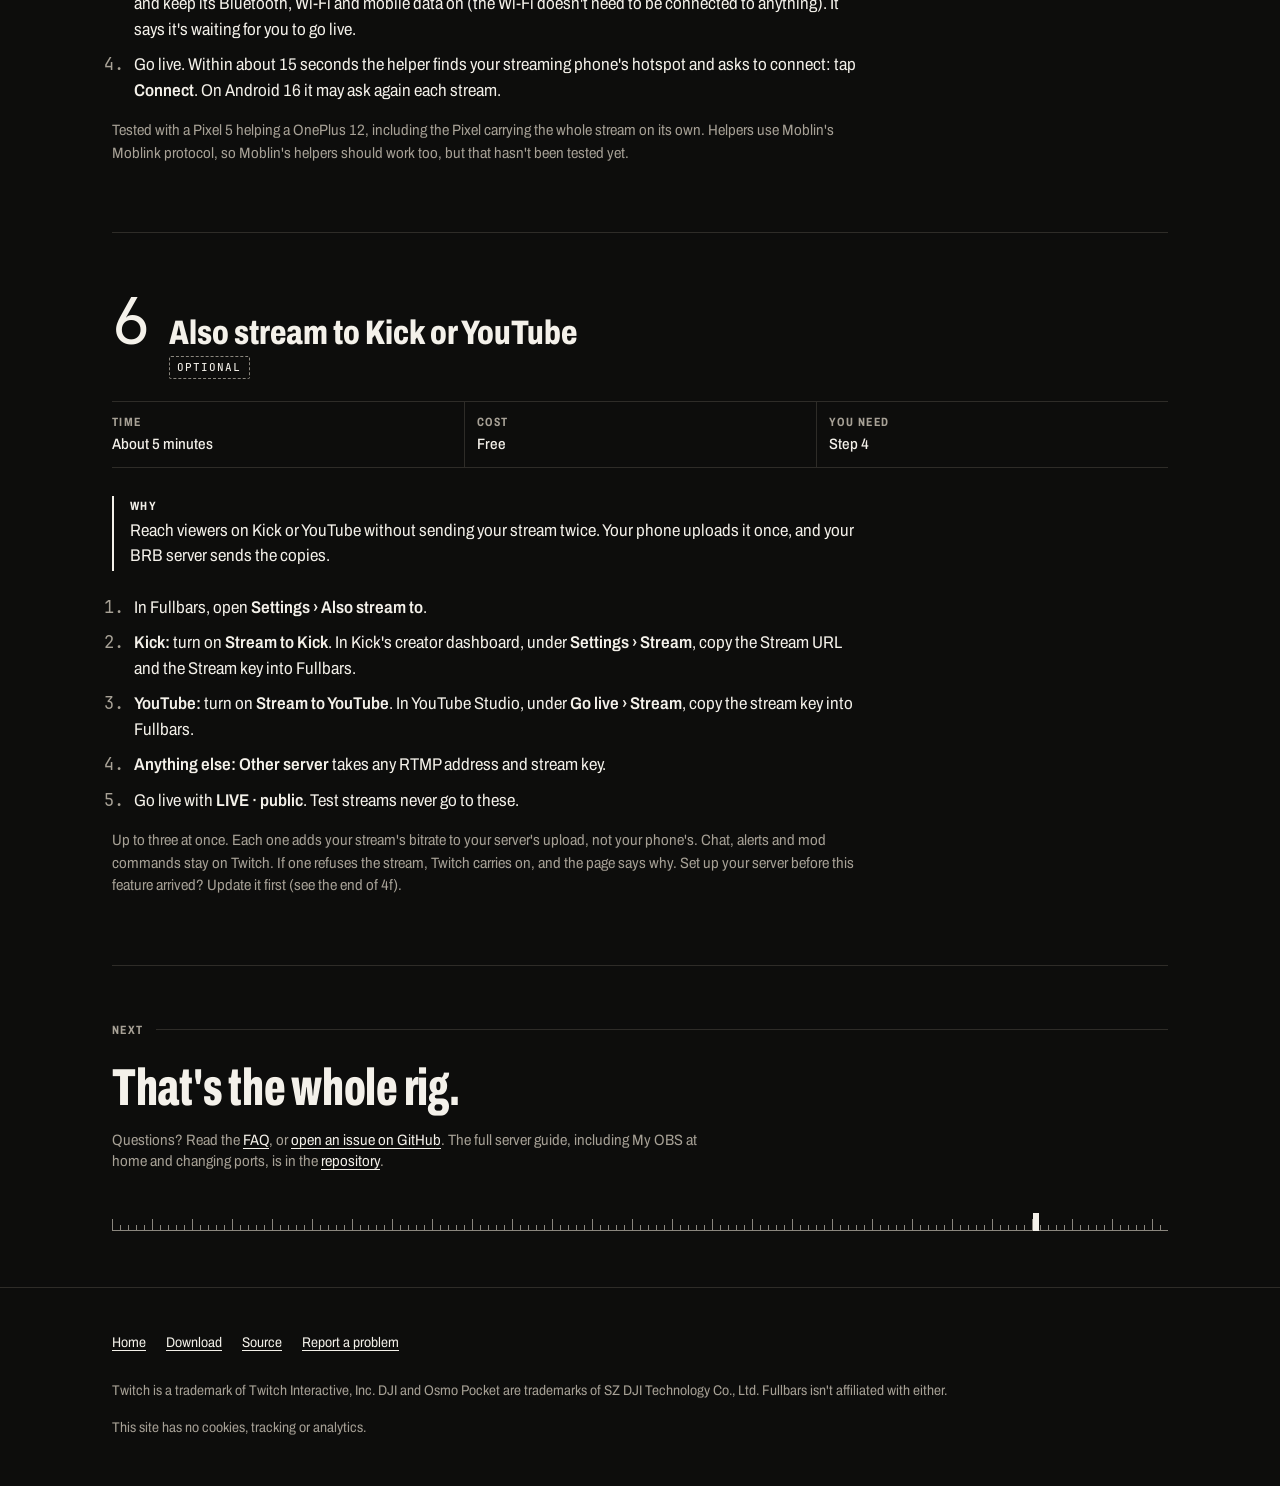
==== commit 26b8e859: "Update for 0.8.0 test build 1: viewer TTS, alerts said out loud, alerts you can't miss Co-Authored-B" ====
--- a/setup/index.html
+++ b/setup/index.html
@@ -43,7 +43,7 @@
 <div class="wrap">
 
   <div class="page-head">
-    <p class="label">Setup guide · version 0.7.0</p>
+    <p class="label">Setup guide · version 0.8.0</p>
     <h1 class="display">Set up Fullbars.</h1>
     <p class="lede">Steps 1 to 3 get you live on Twitch from your phone. Steps 4 to 6 are optional: they keep you live in dead zones, add more connections, and send your stream to Kick or YouTube too. Each step says what it costs, how long it takes, and why it's worth it.</p>
     <ol class="toc">
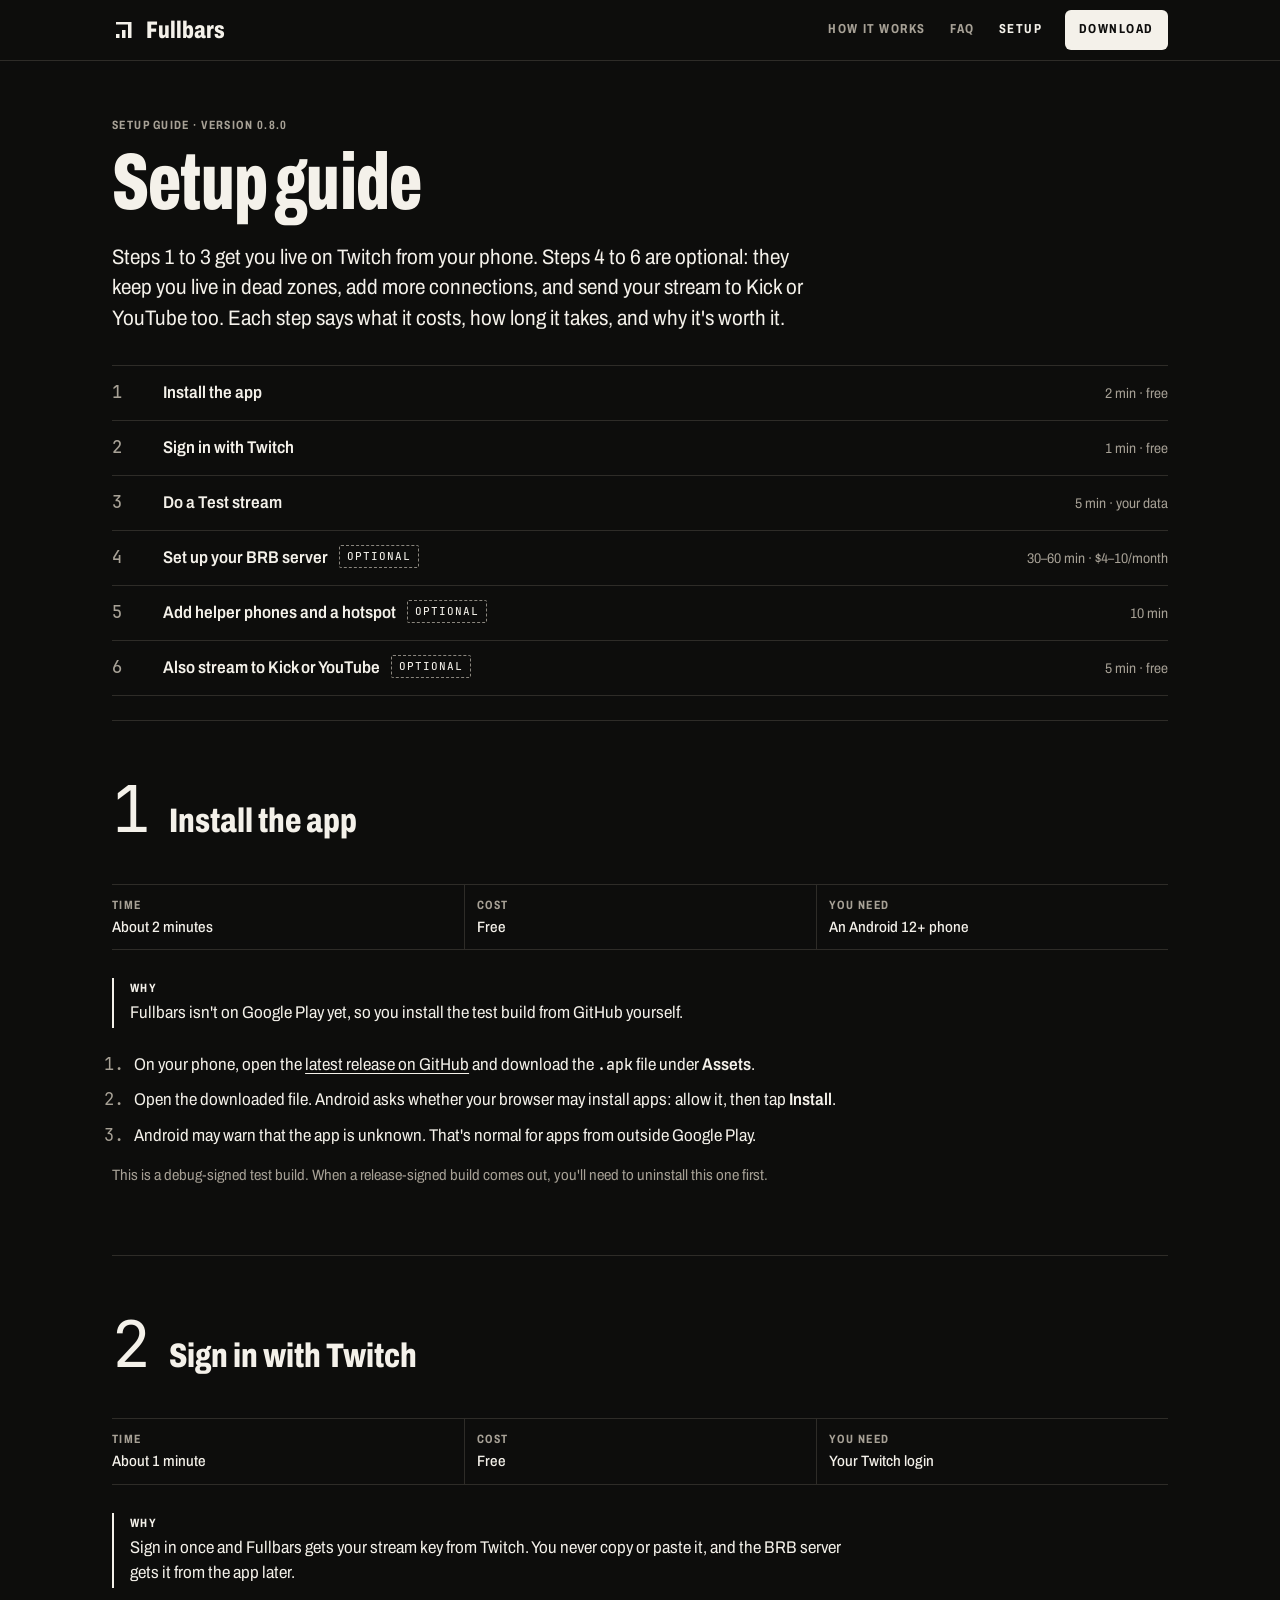
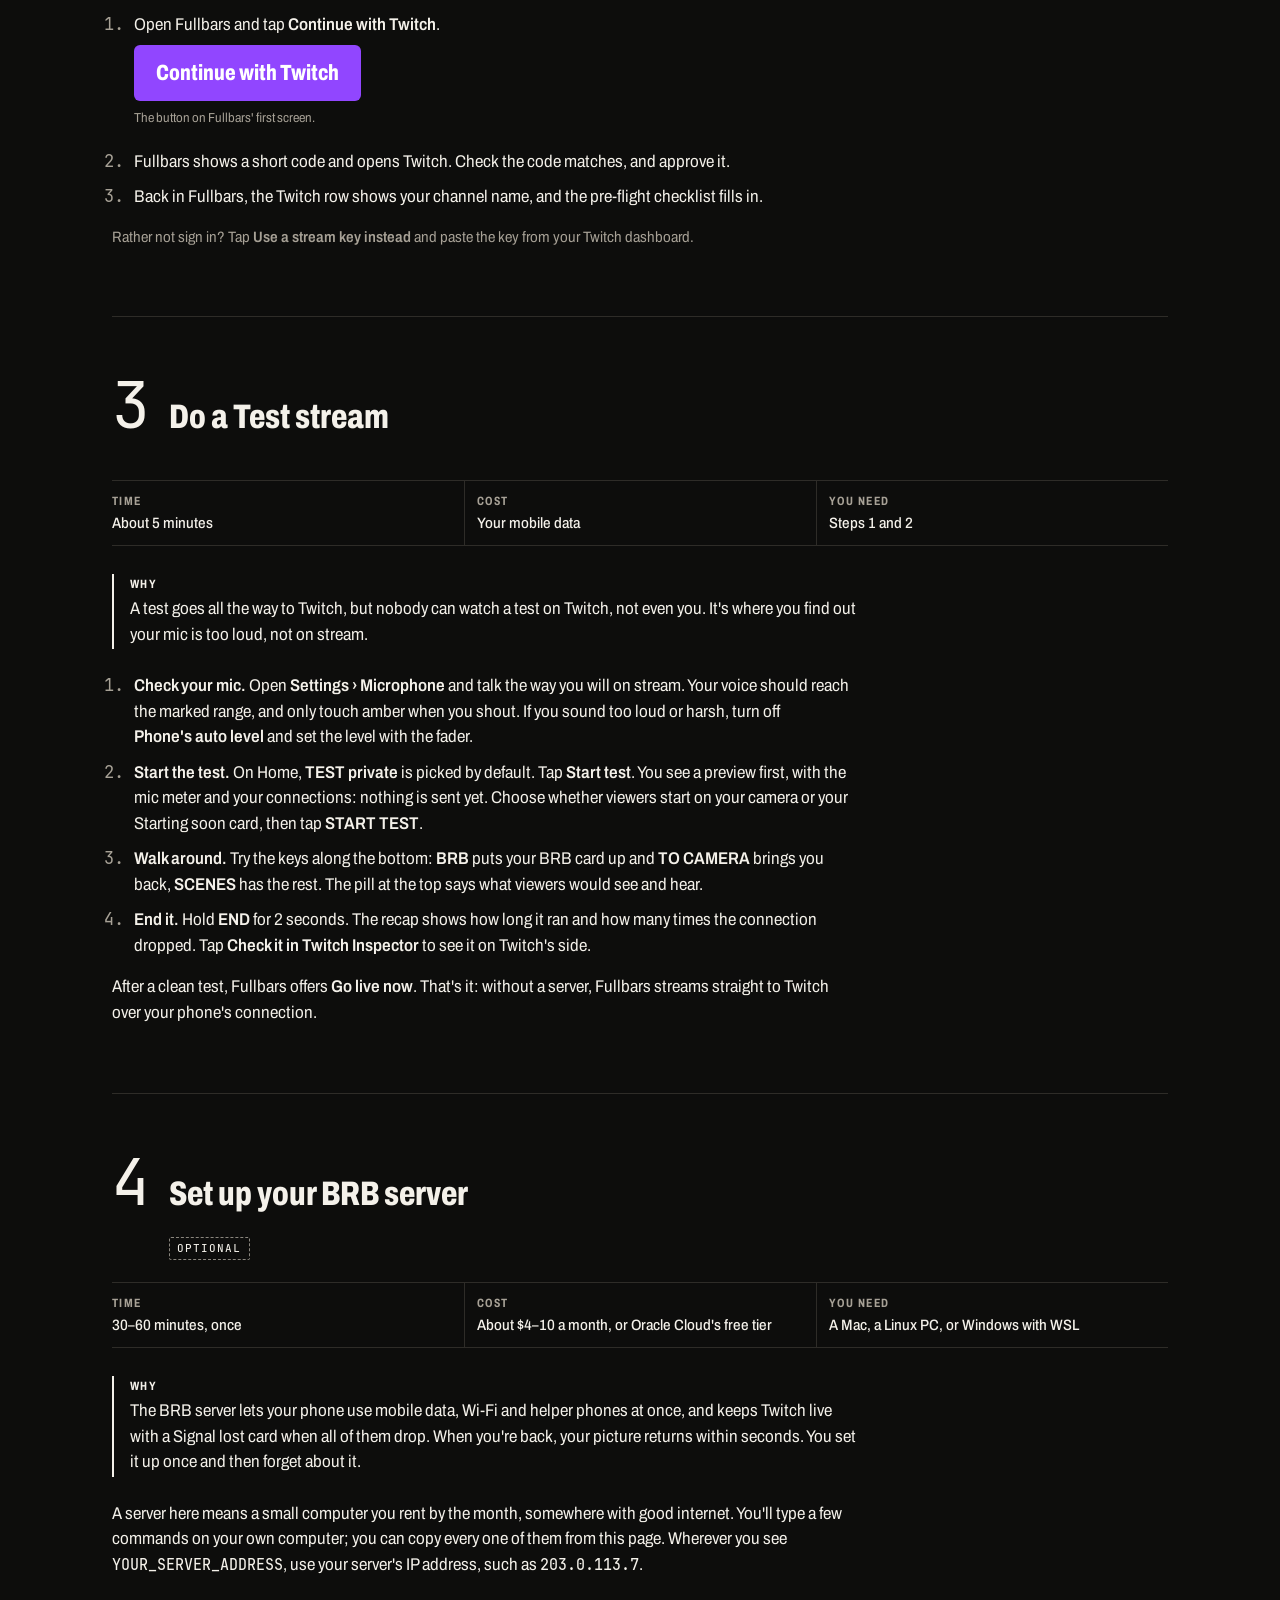
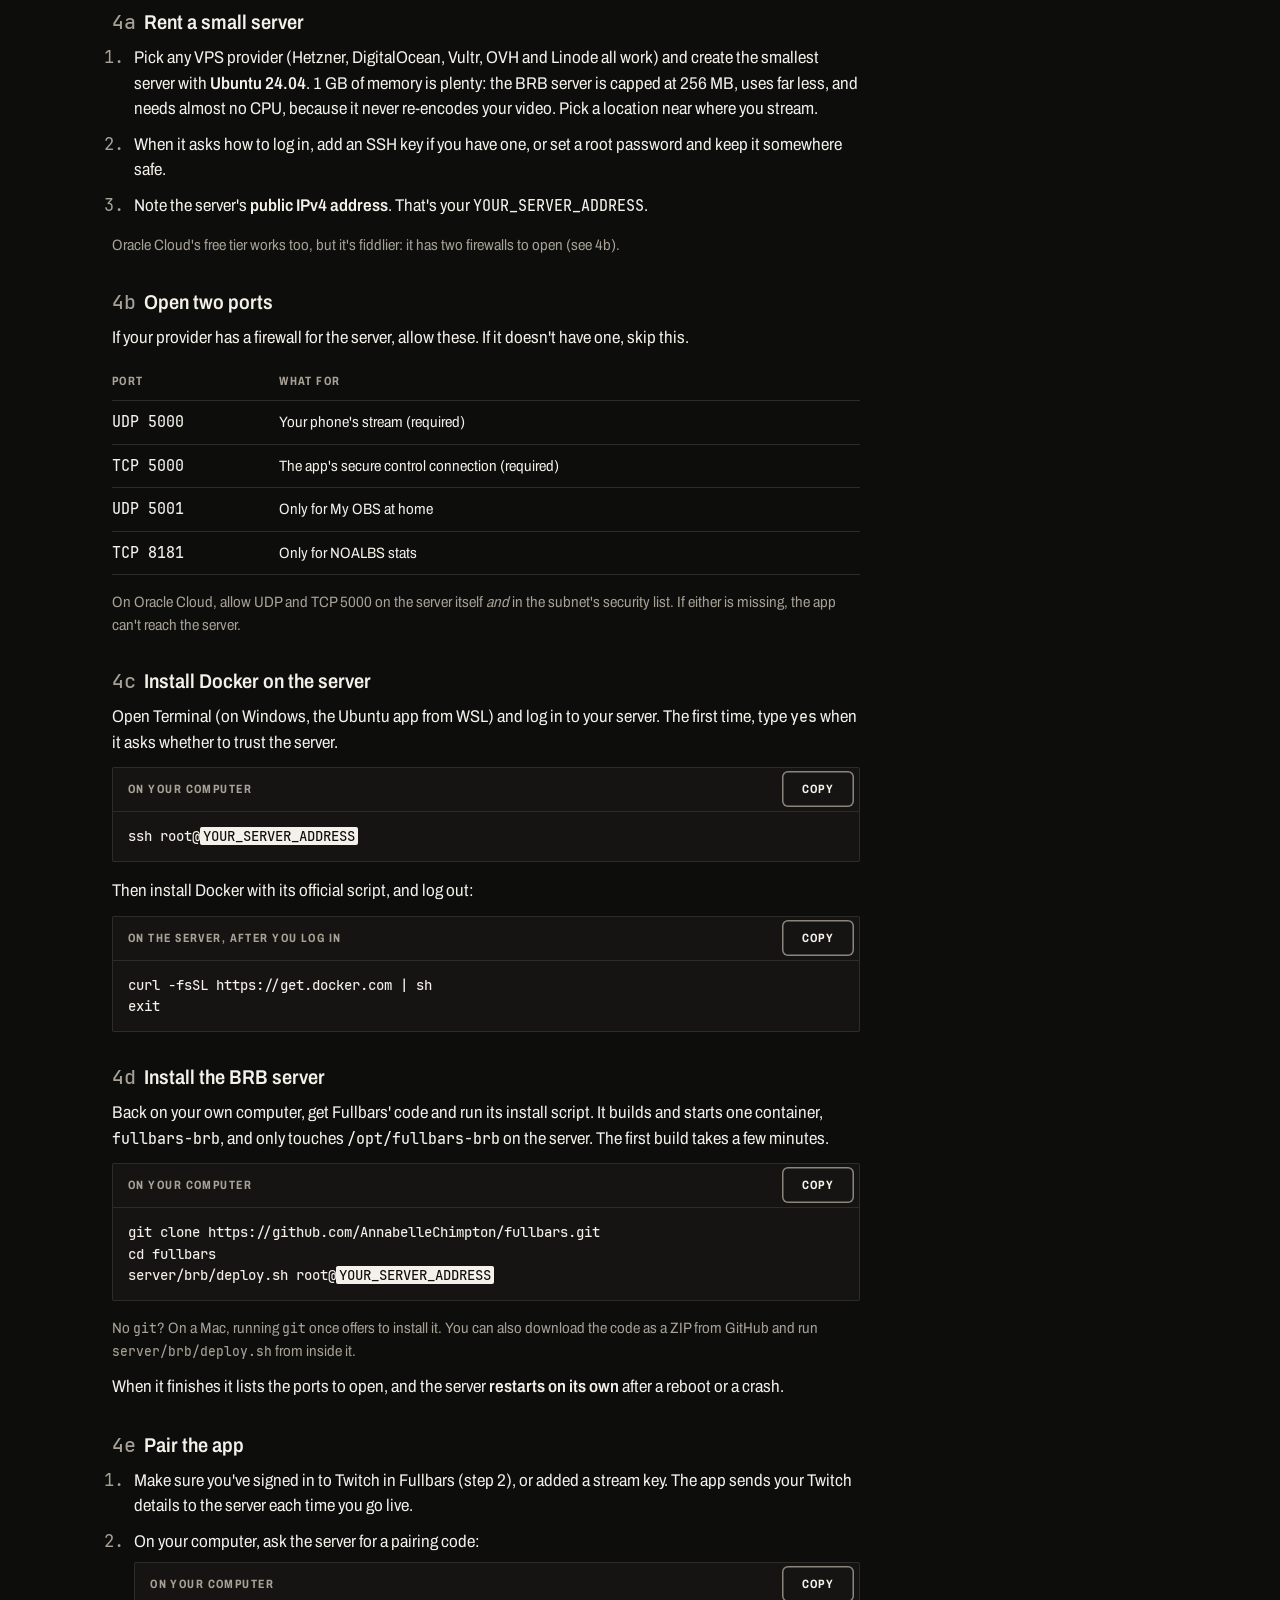
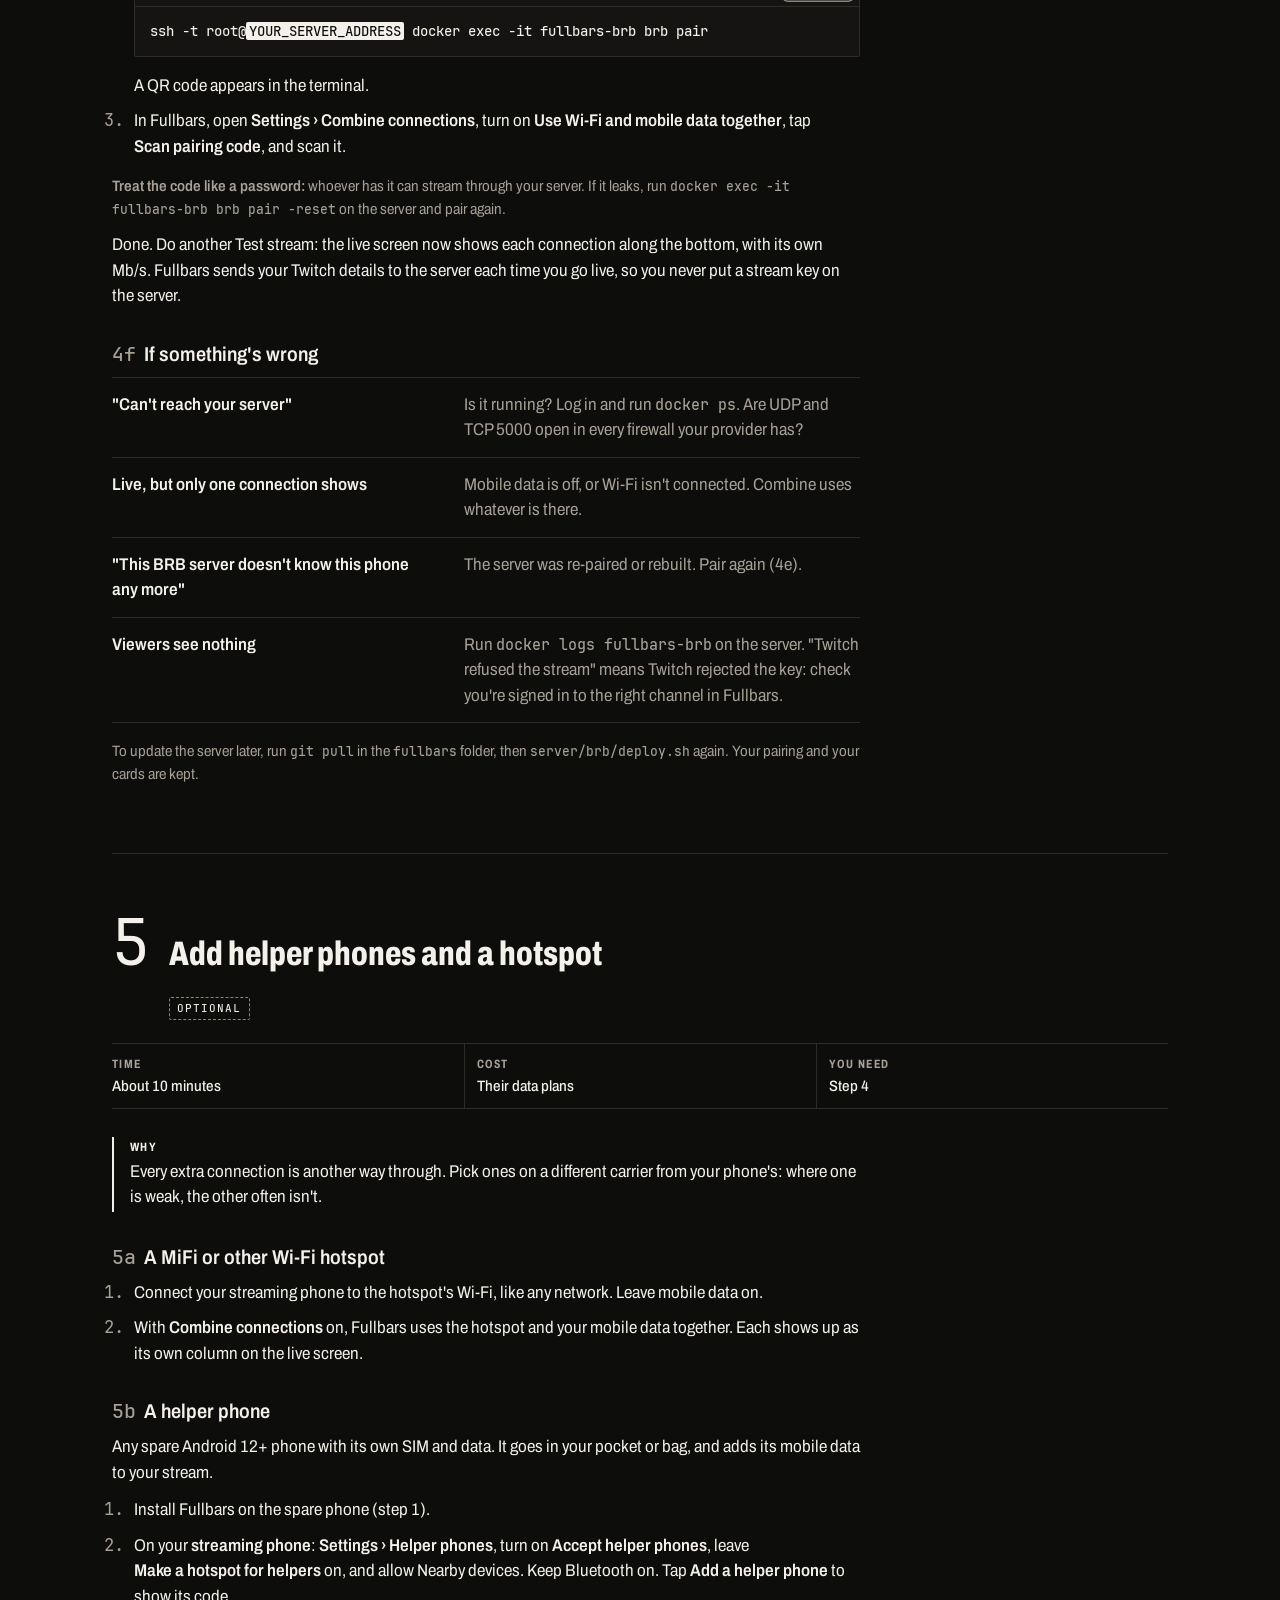
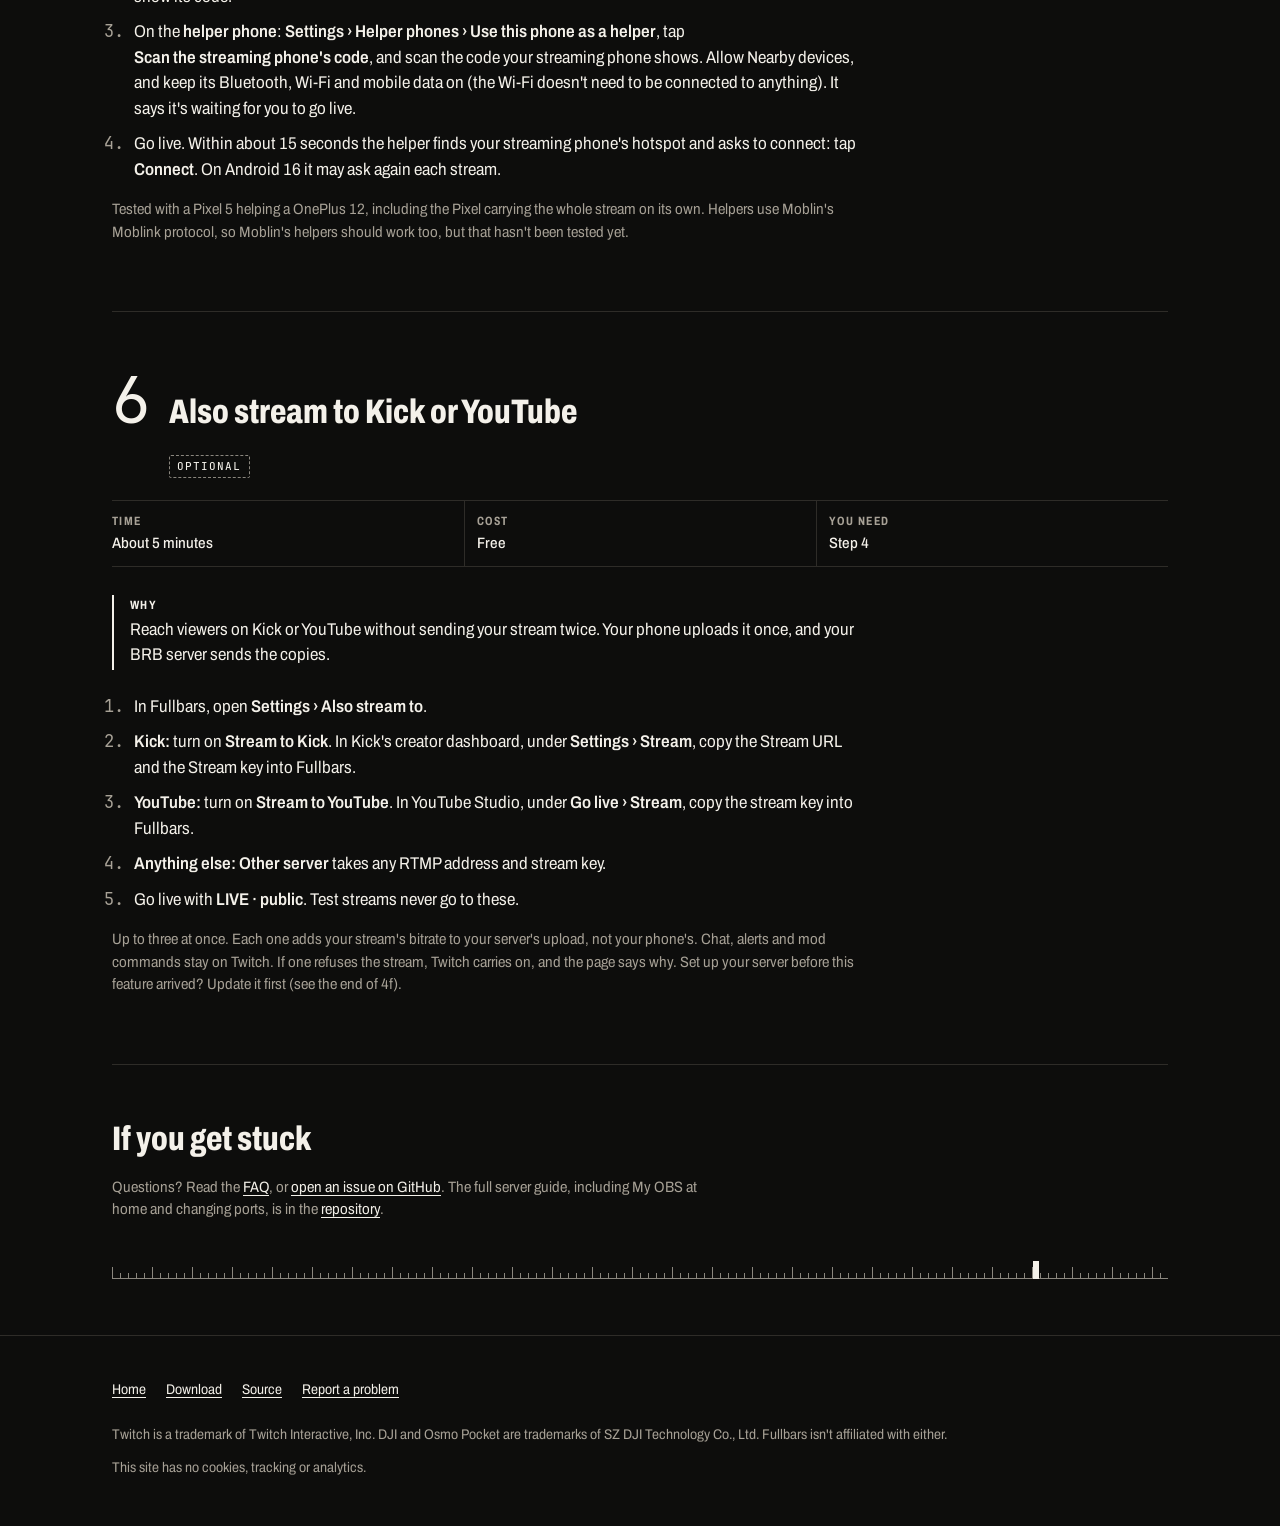
==== commit c2a12fda: "Plainer site: drop the template sections and slogan headings Headings are plain labels now, not two-" ====
--- a/setup/index.html
+++ b/setup/index.html
@@ -44,7 +44,7 @@
 
   <div class="page-head">
     <p class="label">Setup guide · version 0.8.0</p>
-    <h1 class="display">Set up Fullbars.</h1>
+    <h1 class="display">Setup guide</h1>
     <p class="lede">Steps 1 to 3 get you live on Twitch from your phone. Steps 4 to 6 are optional: they keep you live in dead zones, add more connections, and send your stream to Kick or YouTube too. Each step says what it costs, how long it takes, and why it's worth it.</p>
     <ol class="toc">
       <li><a href="#install"><span class="n">1</span><span class="w">Install the app</span><span class="t">2 min · free</span></a></li>
@@ -236,8 +236,7 @@
   </section>
 
   <section class="step" aria-labelledby="next">
-    <div class="sh"><span class="label">Next</span></div>
-    <h2 class="display-s" id="next" style="margin-bottom:16px">That's the whole rig.</h2>
+    <h2 class="title" id="next">If you get stuck</h2>
     <p class="help" style="max-width:40em">Questions? Read the <a href="/#faq">FAQ</a>, or <a href="https://github.com/AnnabelleChimpton/fullbars/issues">open an issue on GitHub</a>. The full server guide, including My OBS at home and changing ports, is in the <a href="https://github.com/AnnabelleChimpton/fullbars/blob/main/docs/guides/BRB-SERVER.md">repository</a>.</p>
     <div class="ruler" data-step="0" aria-hidden="true" style="margin-top:40px"><span class="cursor"></span></div>
   </section>
--- a/styles.css
+++ b/styles.css
@@ -53,8 +53,7 @@
 .skip:focus { top: 8px; }
 
 /* Type roles (FbType, scaled for the web) */
-.display { font-stretch: 62.5%; font-weight: 800; font-size: clamp(48px, 11vw, 104px); line-height: 0.94; letter-spacing: -0.01em; }
-.display-s { font-stretch: 62.5%; font-weight: 800; font-size: clamp(32px, 5.6vw, 52px); line-height: 1; letter-spacing: -0.005em; }
+.display { font-stretch: 62.5%; font-weight: 800; font-size: clamp(40px, 8vw, 80px); line-height: 0.96; letter-spacing: -0.01em; }
 .title { font-stretch: 75%; font-weight: 800; font-size: clamp(26px, 3.6vw, 34px); line-height: 1.08; }
 .label { font-stretch: 75%; font-weight: 700; font-size: 12px; line-height: 16px; letter-spacing: 0.12em; text-transform: uppercase; color: var(--text2); }
 .lede { font-size: clamp(18px, 2.1vw, 21px); line-height: 1.45; color: var(--text); max-width: 34em; }
@@ -72,11 +71,8 @@
 .nav a.key { color: var(--bg); background: var(--text); border-radius: var(--rM); min-height: 40px; padding: 0 14px; margin-left: 8px; }
 @media (max-width: 559px) { .nav .opt { display: none; } }
 
-/* Section header: caps label, a hairline, an optional stamp (SectionHeader in the app) */
-.sh { display: flex; align-items: center; gap: 12px; margin: 0 0 24px; }
-.sh::after { content: ""; flex: 1; height: 1px; background: var(--rule); order: 1; }
-.sh .stamp { order: 2; font-family: var(--mono); font-weight: 500; font-size: 12px; color: var(--text2); letter-spacing: 0.04em; }
 section { padding: 72px 0; }
+section h2.title { margin-bottom: 20px; max-width: 24em; }
 @media (max-width: 719px) { section { padding: 56px 0; } }
 
 /* Buttons (FbButton) */
@@ -95,17 +91,9 @@
 .hero h1 { margin: 16px 0 24px; }
 .hero .ctas { display: flex; flex-wrap: wrap; align-items: center; gap: 12px 24px; margin: 28px 0 14px; }
 .hero .fine { font-size: 14px; color: var(--text2); }
-.shot { position: relative; justify-self: center; width: min(300px, 78vw); padding: 14px; }
+.shot { position: relative; justify-self: center; width: min(300px, 78vw); margin: 0; }
 .shot img { border-radius: var(--rM); }
 .shot figcaption { margin-top: 10px; font-size: 13px; line-height: 1.4; color: var(--text2); }
-/* Registration L-ticks at the corners (scene cards §4.1) */
-.reg { position: relative; }
-.reg::before, .reg::after, .reg > .reg-b::before, .reg > .reg-b::after { content: ""; position: absolute; width: 14px; height: 14px; border: 0 solid var(--tick); pointer-events: none; }
-.reg::before { top: 0; left: 0; border-top-width: 1.5px; border-left-width: 1.5px; }
-.reg::after { top: 0; right: 0; border-top-width: 1.5px; border-right-width: 1.5px; }
-.reg > .reg-b { position: absolute; inset: 0; pointer-events: none; }
-.reg > .reg-b::before { bottom: 0; left: 0; border-bottom-width: 1.5px; border-left-width: 1.5px; }
-.reg > .reg-b::after { bottom: 0; right: 0; border-bottom-width: 1.5px; border-right-width: 1.5px; }
 @media (min-width: 880px) {
   .hero { padding: 72px 0 88px; }
   .hero .wrap { grid-template-columns: minmax(0, 1fr) 320px; align-items: center; gap: 56px; }
@@ -123,6 +111,8 @@
 
 /* Route: phone → links → BRB server → Twitch */
 .route-intro { display: grid; gap: 16px; margin-bottom: 32px; }
+.route-intro h2.title { margin: 0; }
+.after-plate { max-width: 44em; margin: 32px 0 0; color: var(--text2); }
 @media (min-width: 880px) { .route-intro { grid-template-columns: minmax(0, 1fr) minmax(0, 1fr); gap: 48px; align-items: end; } }
 .plate { background: var(--s1); border-radius: var(--rS); padding: 20px; }
 @media (min-width: 720px) { .plate { padding: 28px; } }
@@ -192,25 +182,13 @@
   .lane.out { grid-template-columns: auto; justify-content: center; }
 }
 
-/* Numbered lines (no cards): hairlines and alignment do the work */
-.steps3 { list-style: none; margin: 40px 0 0; padding: 0; display: grid; gap: 0; counter-reset: s; border-top: 1px solid var(--rule); }
-.steps3 li { display: grid; align-content: start; grid-template-columns: 40px minmax(0, 1fr); gap: 12px; padding: 20px 0; border-bottom: 1px solid var(--rule); }
-.steps3 li::before { counter-increment: s; content: counter(s); font-family: var(--mono); font-weight: 500; font-size: 15px; color: var(--text2); padding-top: 3px; }
-.steps3 h3 { font-size: 22px; margin-bottom: 6px; }
-.steps3 p { margin: 0; color: var(--text2); }
-@media (min-width: 880px) {
-  .steps3 { grid-template-columns: repeat(3, minmax(0, 1fr)); gap: 0 32px; border-top: 0; }
-  .steps3 li { border-bottom: 0; border-top: 1px solid var(--rule); grid-template-columns: 1fr; gap: 8px; }
-}
-
 /* Compare table: a table from 720px, stacked rows below */
 table.cmp { width: 100%; border-collapse: collapse; font-size: 16px; line-height: 1.4; }
 .cmp th, .cmp td { text-align: left; vertical-align: top; padding: 14px 16px 14px 0; border-bottom: 1px solid var(--rule); }
-.cmp thead th { font-stretch: 75%; font-weight: 700; font-size: 12px; letter-spacing: 0.12em; text-transform: uppercase; color: var(--text2); border-bottom-color: var(--rule-strong); }
-.cmp thead th.us { color: var(--text); }
+.cmp thead th { font-weight: 600; font-size: 14px; color: var(--text2); border-bottom-color: var(--rule-strong); }
 .cmp tbody th { font-weight: 600; width: 22%; }
-.cmp td { color: var(--text2); width: 26%; }
-.cmp td.us { color: var(--text); font-weight: 500; }
+.cmp td { color: var(--text); width: 39%; }
+.after-table { margin: 20px 0 16px; }
 @media (max-width: 719px) {
   .cmp thead { position: absolute; width: 1px; height: 1px; overflow: hidden; clip-path: inset(50%); }
   .cmp, .cmp tbody, .cmp tr, .cmp th, .cmp td { display: block; width: auto; }
@@ -219,8 +197,6 @@
   .cmp tbody th { font-size: 18px; margin-bottom: 8px; width: auto; }
   .cmp td { display: grid; grid-template-columns: 8.5em minmax(0, 1fr); gap: 12px; padding: 3px 0; font-size: 15px; }
   .cmp td::before { content: attr(data-col); color: var(--text2); font-weight: 400; }
-  .cmp td.us { order: -1; }
-  .cmp td.us::before { color: var(--text); font-weight: 600; }
   .cmp tr { display: flex; flex-direction: column; }
   .cmp tbody th { order: -2; }
 }
@@ -245,32 +221,6 @@
 @media (min-width: 720px) { .screens { gap: 32px; } }
 .nw { white-space: nowrap; }
 
-/* New in 0.6 */
-.release { display: grid; gap: 40px; }
-.release .shot { justify-self: start; padding: 14px; }
-@media (min-width: 880px) { .release { grid-template-columns: minmax(0, 1fr) 320px; gap: 56px; align-items: start; } .release .shot { justify-self: end; } }
-.figures { display: grid; grid-template-columns: repeat(3, minmax(0, 1fr)); border-top: 1px solid var(--rule); border-bottom: 1px solid var(--rule); margin: 24px 0; }
-.figures > div { padding: 14px 12px 14px 0; }
-.figures > div + div { border-left: 1px solid var(--rule); padding-left: 12px; }
-.figures .v { font-family: var(--mono); font-weight: 500; font-size: clamp(20px, 3vw, 28px); line-height: 1.2; display: block; margin-top: 4px; }
-
-/* Get started summary */
-table.plan { width: 100%; border-collapse: collapse; font-size: 16px; }
-.plan th, .plan td { text-align: left; padding: 14px 12px 14px 0; border-bottom: 1px solid var(--rule); vertical-align: top; }
-.plan thead th { font-stretch: 75%; font-weight: 700; font-size: 12px; letter-spacing: 0.12em; text-transform: uppercase; color: var(--text2); border-bottom-color: var(--rule-strong); }
-.plan td.n { font-family: var(--mono); font-weight: 500; color: var(--text2); width: 2.5em; }
-.plan td.what { font-weight: 600; }
-.plan td.what small { display: block; font-weight: 400; color: var(--text2); font-size: 14px; }
-.plan td.t, .plan td.c { color: var(--text2); white-space: nowrap; }
-@media (max-width: 599px) {
-  .plan thead { display: none; }
-  .plan tr { display: grid; grid-template-columns: 2.5em minmax(0, 1fr); border-bottom: 1px solid var(--rule); padding: 12px 0; }
-  .plan td { border: 0; padding: 0 0 2px; }
-  .plan td.n { grid-row: 1 / 4; padding-top: 1px; }
-  .plan td.t, .plan td.c { grid-column: 2; font-size: 14px; white-space: normal; }
-  .plan td.t::before { content: "Time: "; } .plan td.c::before { content: "Cost: "; }
-}
-
 /* FAQ */
 .faq { border-top: 1px solid var(--rule); }
 .faq details { border-bottom: 1px solid var(--rule); }
@@ -288,7 +238,9 @@
 .lic dd { margin: 0; color: var(--text2); }
 @media (min-width: 720px) { .lic div { grid-template-columns: 320px minmax(0, 1fr); gap: 32px; } }
 footer { border-top: 1px solid var(--rule); padding: 32px 0 48px; font-size: 14px; color: var(--text2); }
-footer .wrap { display: grid; gap: 16px; }
+footer .wrap { display: grid; gap: 12px; }
+footer p { margin: 0; max-width: 60em; }
+footer .tm { font-size: 13px; }
 footer .links { display: flex; flex-wrap: wrap; gap: 4px 20px; }
 footer .links a { color: var(--text); min-height: 44px; display: inline-flex; align-items: center; }
 
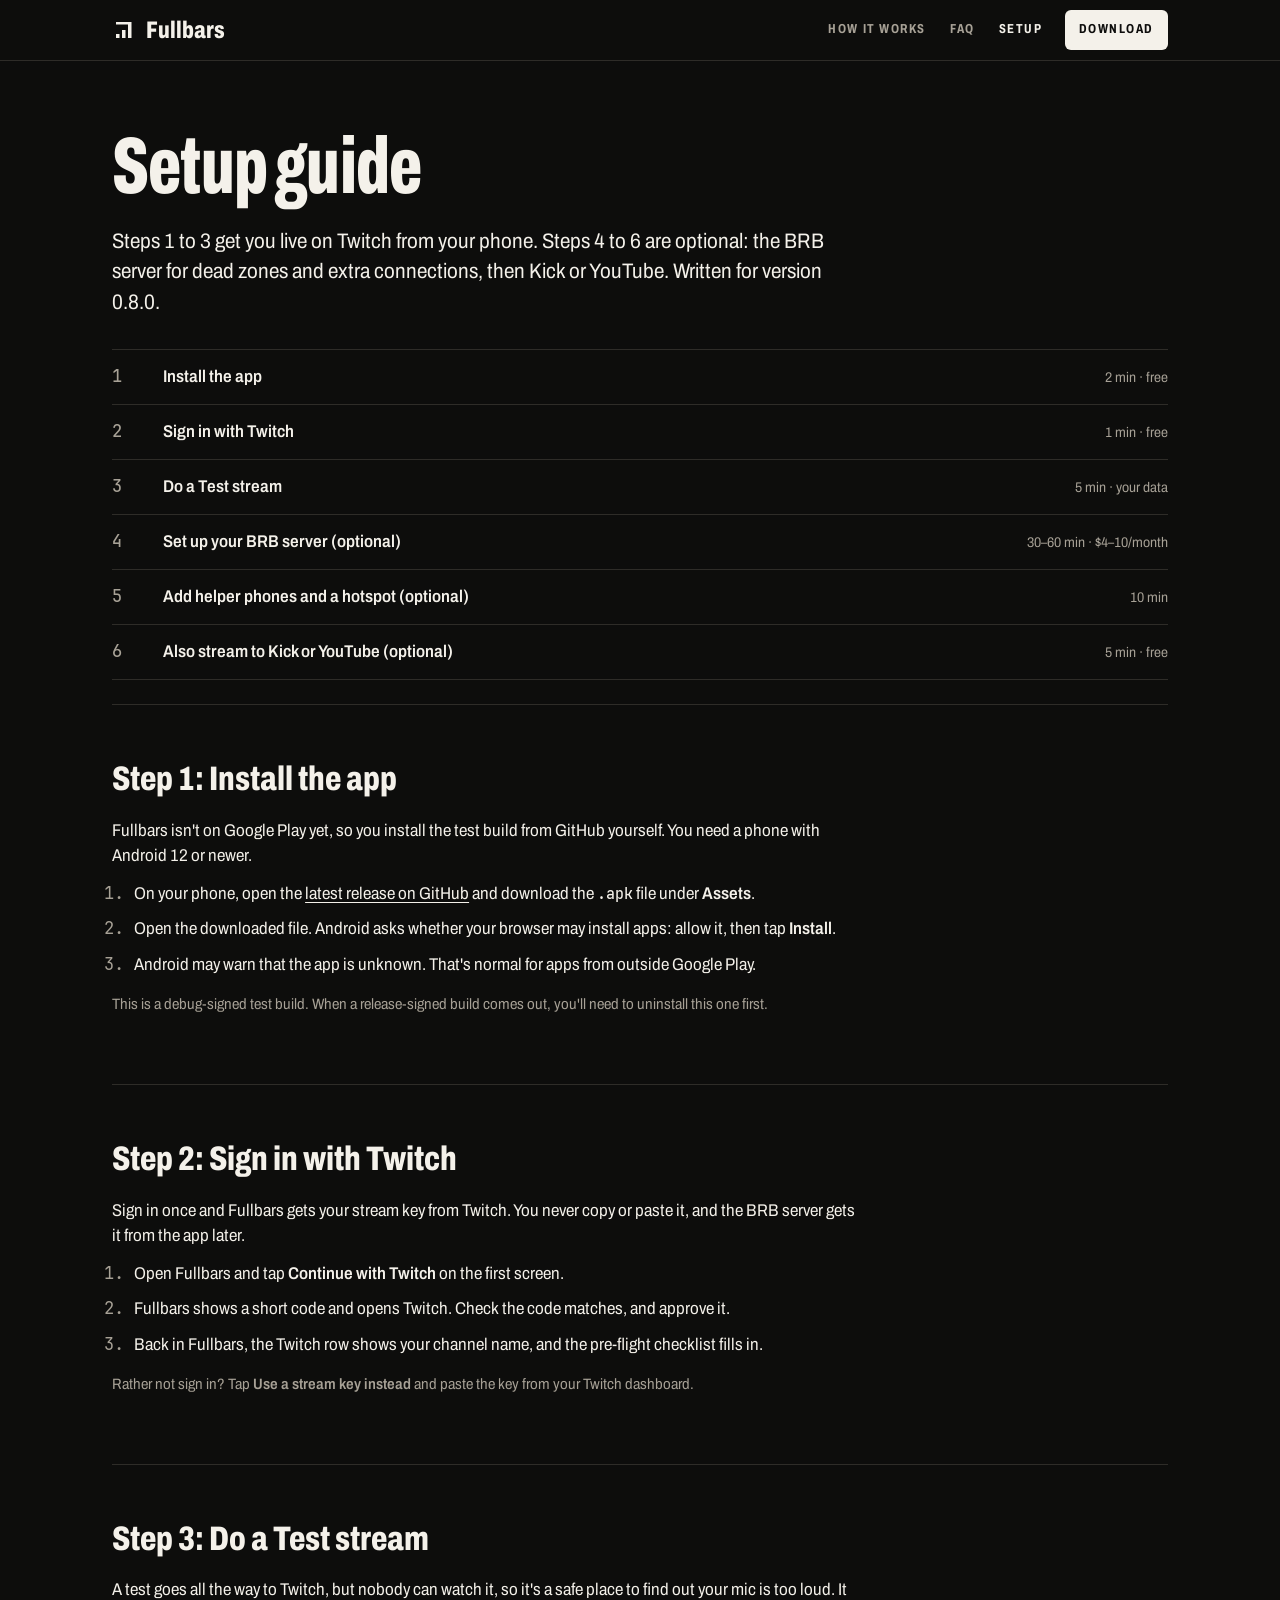
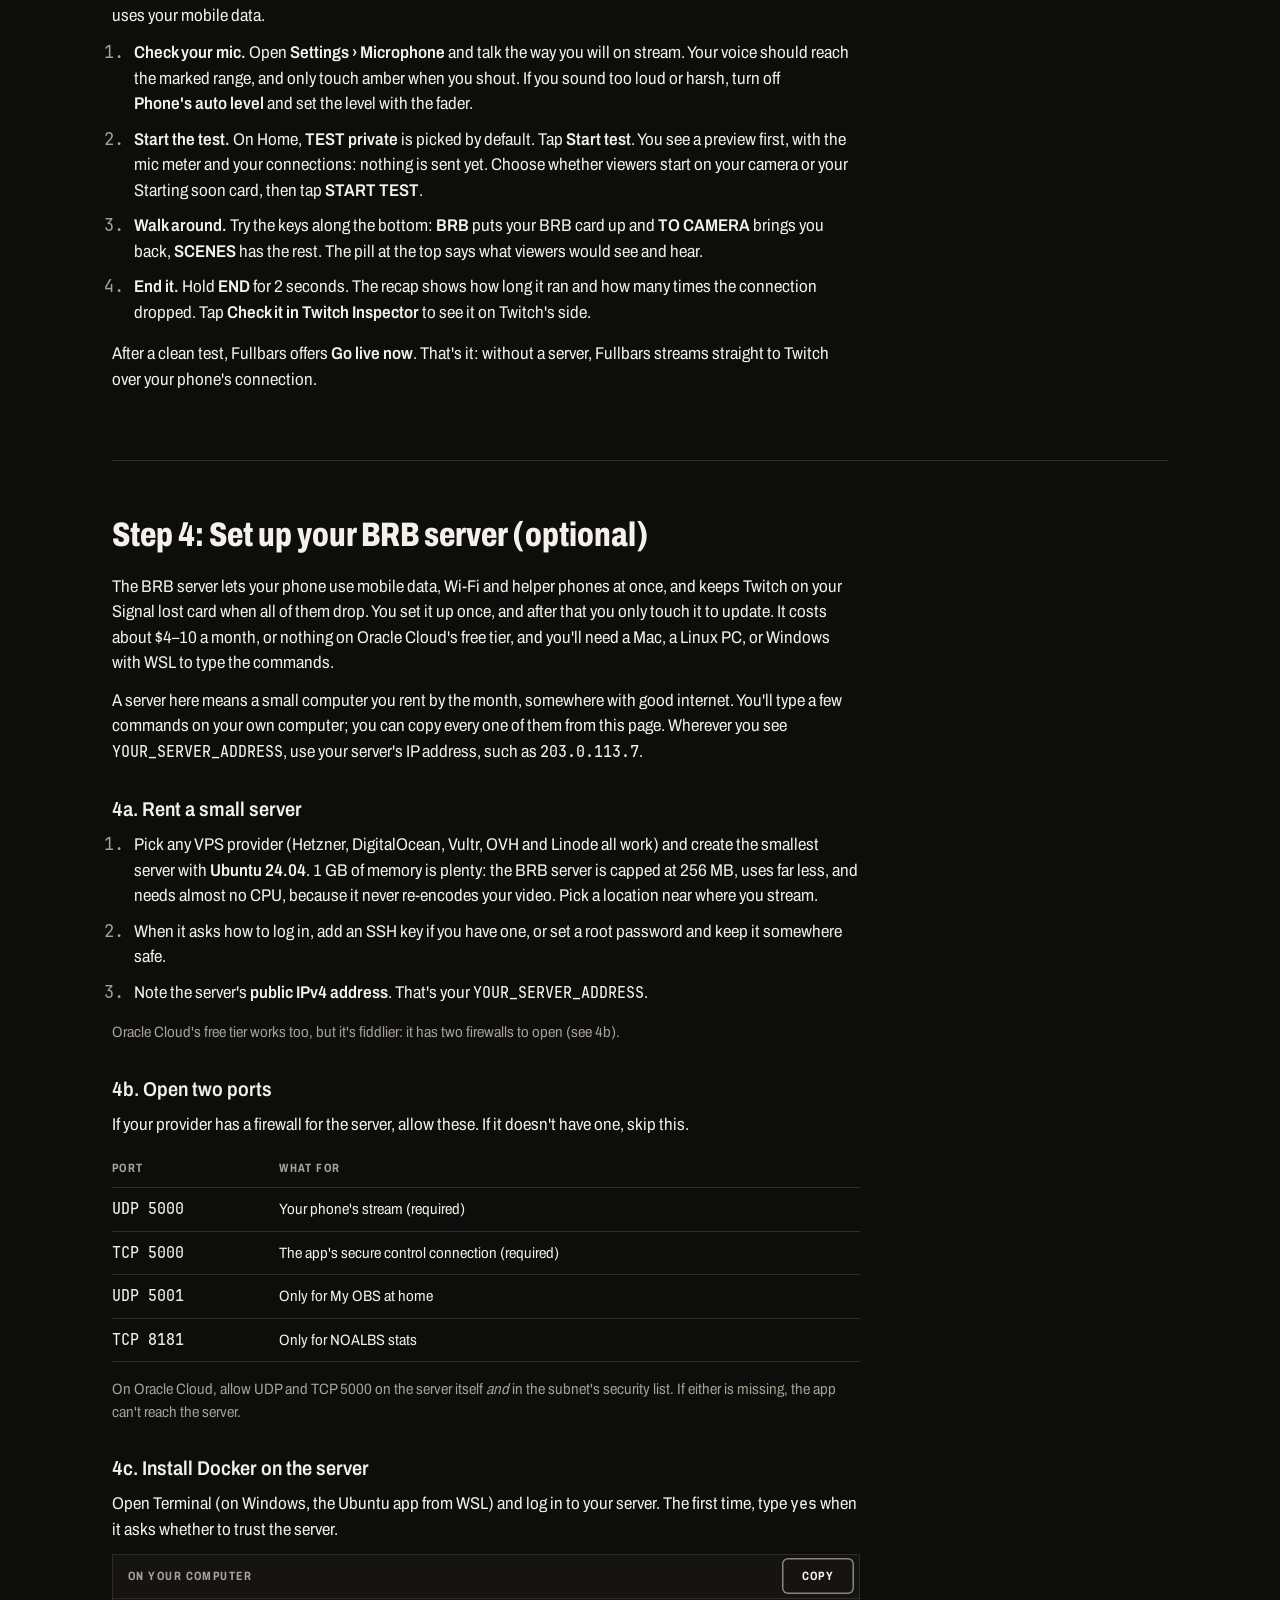
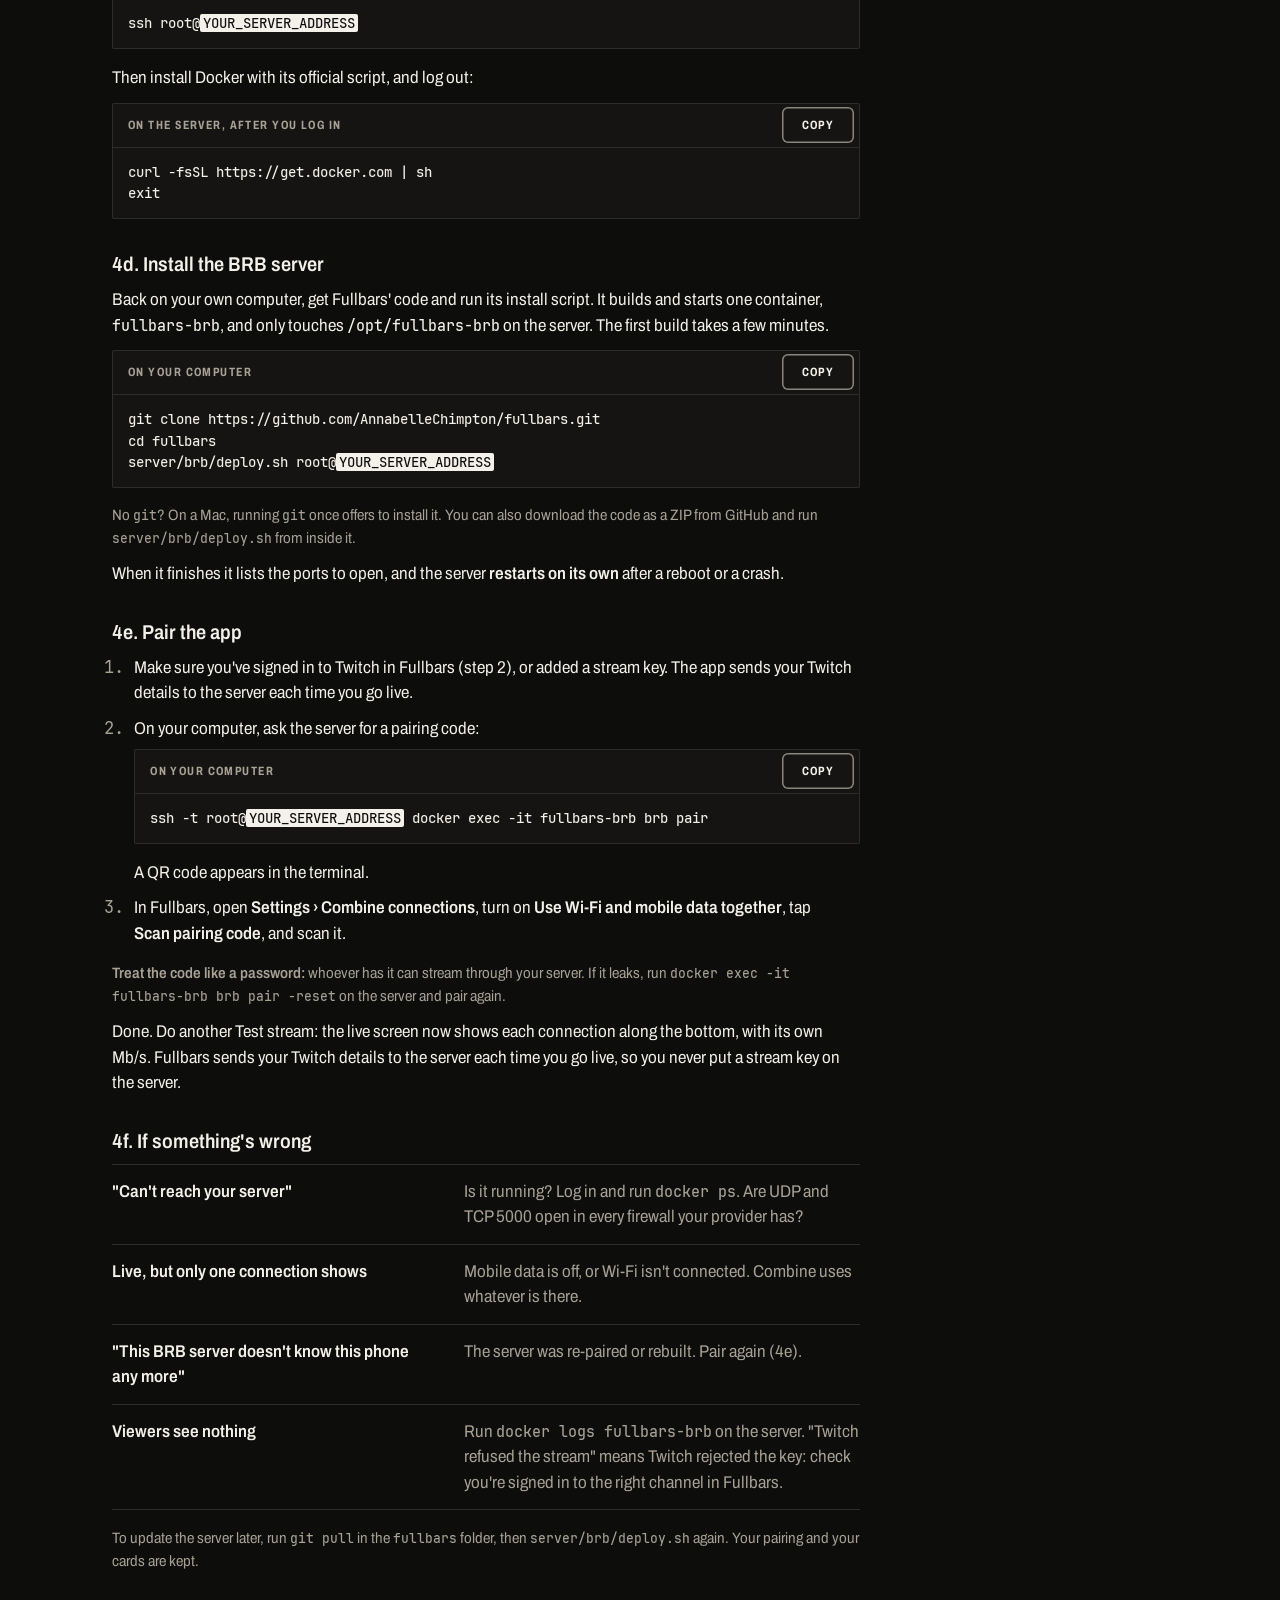
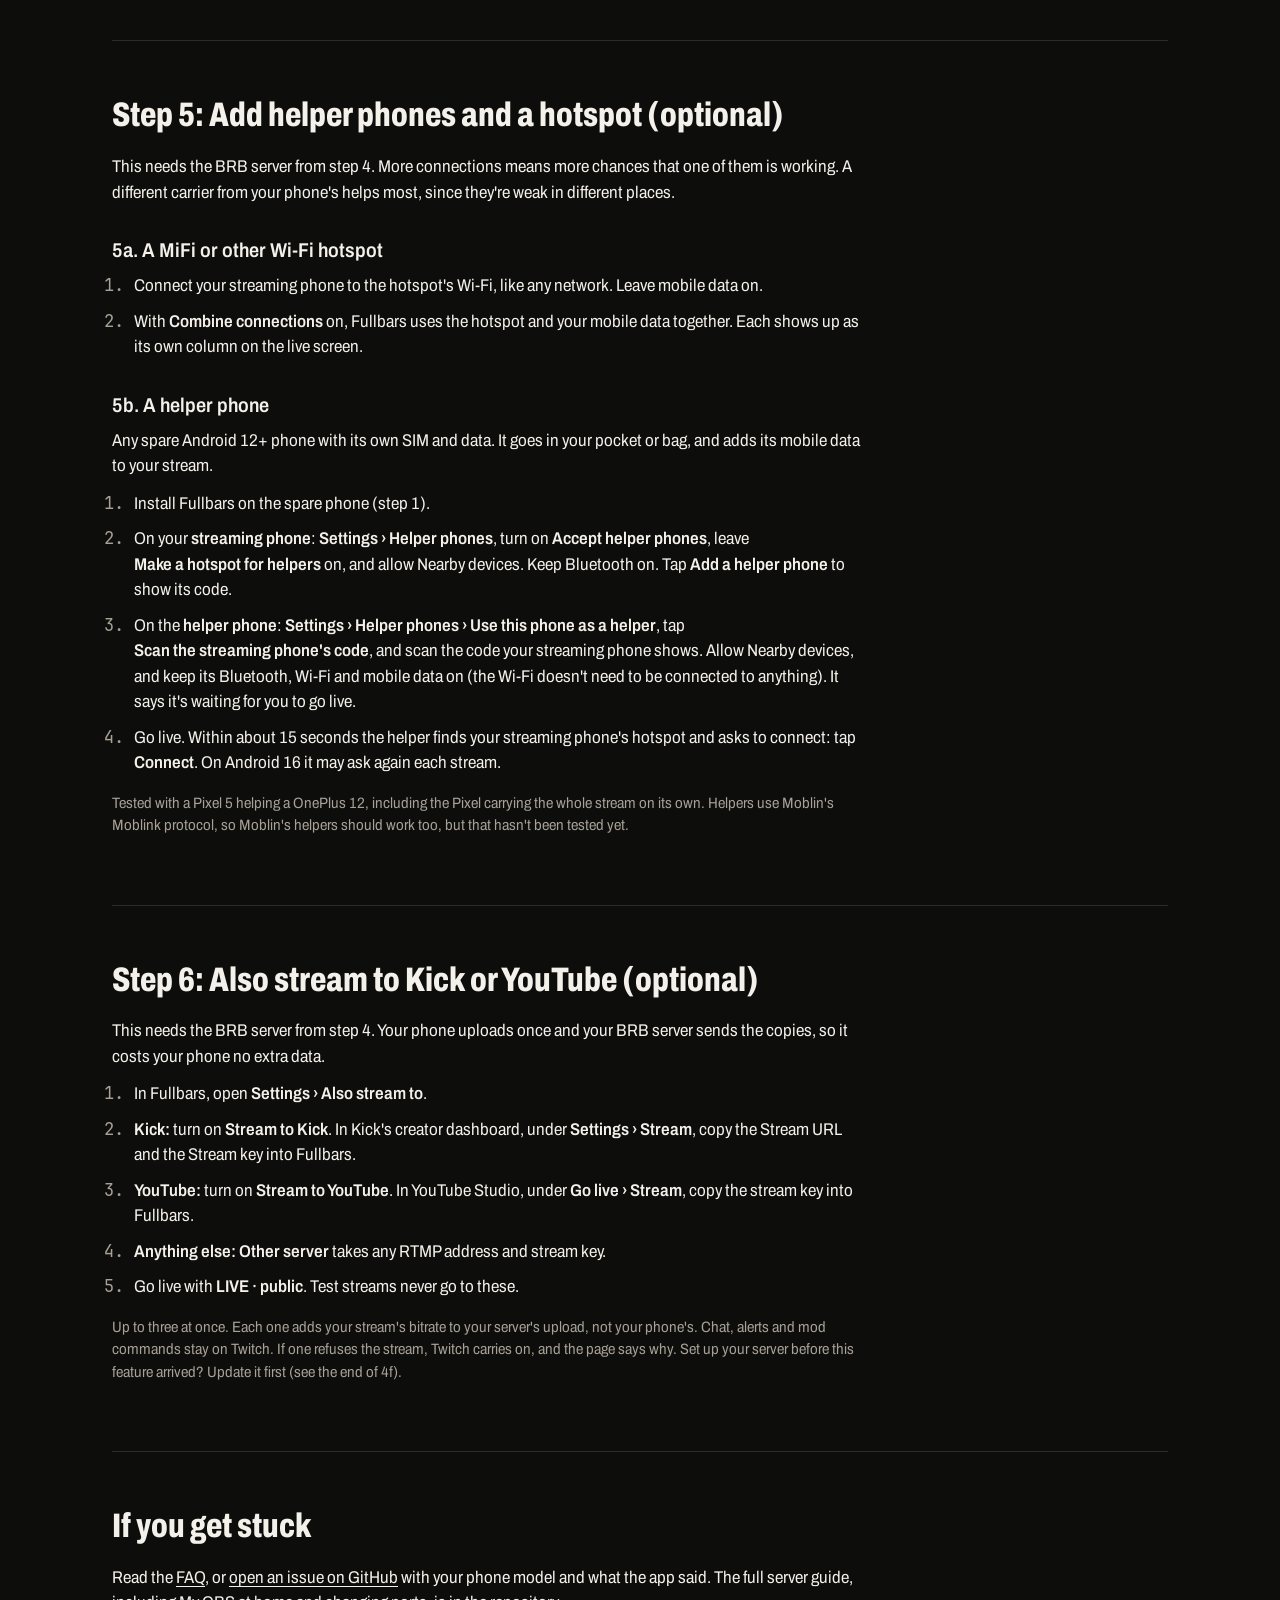
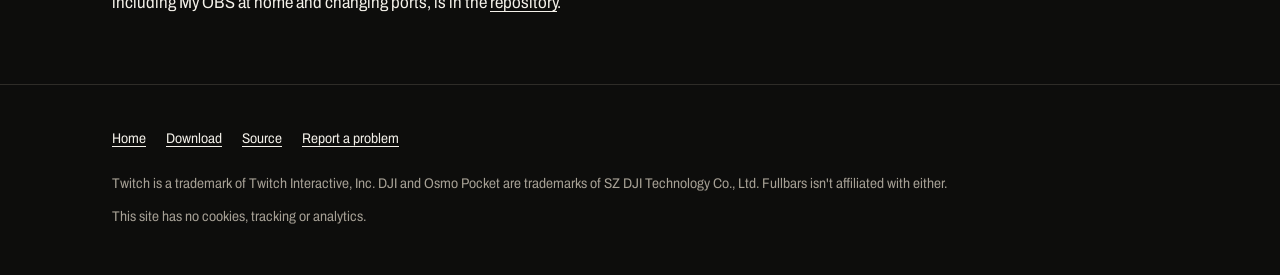
==== commit a8563f7d: "Setup page and 404 without the scaffolding Every step opens with one plain paragraph instead of a Ti" ====
--- a/setup/index.html
+++ b/setup/index.html
@@ -3,7 +3,7 @@
 <head>
 <meta charset="utf-8">
 <meta name="viewport" content="width=device-width, initial-scale=1">
-<title>Set up Fullbars · Fullbars</title>
+<title>Setup guide · Fullbars</title>
 <meta name="description" content="Set up Fullbars step by step: install the app, sign in with Twitch, do a Test stream, then set up your own BRB server and add helper phones.">
 <meta name="theme-color" content="#0D0D0C">
 <link rel="canonical" href="https://fullbars.app/setup/">
@@ -12,8 +12,8 @@
 <link rel="apple-touch-icon" href="/apple-touch-icon.png">
 <meta property="og:type" content="article">
 <meta property="og:url" content="https://fullbars.app/setup/">
-<meta property="og:title" content="Set up Fullbars">
-<meta property="og:description" content="From install to a dead-zone-proof stream, with your own BRB server.">
+<meta property="og:title" content="Fullbars setup guide">
+<meta property="og:description" content="Install the app, do a test stream, then optionally rent a BRB server and add helper phones.">
 <meta property="og:image" content="https://fullbars.app/img/og.png">
 <meta name="twitter:card" content="summary_large_image">
 <link rel="preload" href="/fonts/archivo_c_800.woff2" as="font" type="font/woff2" crossorigin>
@@ -43,29 +43,23 @@
 <div class="wrap">
 
   <div class="page-head">
-    <p class="label">Setup guide · version 0.8.0</p>
     <h1 class="display">Setup guide</h1>
-    <p class="lede">Steps 1 to 3 get you live on Twitch from your phone. Steps 4 to 6 are optional: they keep you live in dead zones, add more connections, and send your stream to Kick or YouTube too. Each step says what it costs, how long it takes, and why it's worth it.</p>
+    <p class="lede">Steps 1 to 3 get you live on Twitch from your phone. Steps 4 to 6 are optional: the BRB server for dead zones and extra connections, then Kick or YouTube. Written for version 0.8.0.</p>
     <ol class="toc">
       <li><a href="#install"><span class="n">1</span><span class="w">Install the app</span><span class="t">2 min · free</span></a></li>
       <li><a href="#twitch"><span class="n">2</span><span class="w">Sign in with Twitch</span><span class="t">1 min · free</span></a></li>
       <li><a href="#test"><span class="n">3</span><span class="w">Do a Test stream</span><span class="t">5 min · your data</span></a></li>
-      <li><a href="#server"><span class="n">4</span><span class="w">Set up your BRB server <span class="tag dashed">Optional</span></span><span class="t">30–60 min · <span class="nw">$4–10</span>/month</span></a></li>
-      <li><a href="#more"><span class="n">5</span><span class="w">Add helper phones and a hotspot <span class="tag dashed">Optional</span></span><span class="t">10 min</span></a></li>
-      <li><a href="#also"><span class="n">6</span><span class="w">Also stream to Kick or YouTube <span class="tag dashed">Optional</span></span><span class="t">5 min · free</span></a></li>
+      <li><a href="#server"><span class="n">4</span><span class="w">Set up your BRB server (optional)</span><span class="t">30–60 min · <span class="nw">$4–10</span>/month</span></a></li>
+      <li><a href="#more"><span class="n">5</span><span class="w">Add helper phones and a hotspot (optional)</span><span class="t">10 min</span></a></li>
+      <li><a href="#also"><span class="n">6</span><span class="w">Also stream to Kick or YouTube (optional)</span><span class="t">5 min · free</span></a></li>
     </ol>
   </div>
 
   <!-- 1 -->
   <section class="step" id="install" aria-labelledby="s1">
-    <div class="step-head"><span class="num" aria-hidden="true">1</span><h2 class="title" id="s1"><span class="sr">Step 1: </span>Install the app</h2></div>
-    <dl class="meta">
-      <div><dt class="label">Time</dt><dd>About 2 minutes</dd></div>
-      <div><dt class="label">Cost</dt><dd>Free</dd></div>
-      <div><dt class="label">You need</dt><dd>An Android 12+ phone</dd></div>
-    </dl>
-    <p class="why"><span class="label">Why</span>Fullbars isn't on Google Play yet, so you install the test build from GitHub yourself.</p>
-    <div class="body">
+    <h2 class="title" id="s1">Step 1: Install the app</h2>
+    <div class="body">
+      <p>Fullbars isn't on Google Play yet, so you install the test build from GitHub yourself. You need a phone with Android 12 or newer.</p>
       <ol>
         <li>On your phone, open the <a href="https://github.com/AnnabelleChimpton/fullbars/releases">latest release on GitHub</a> and download the <code>.apk</code> file under <span class="path">Assets</span>.</li>
         <li>Open the downloaded file. Android asks whether your browser may install apps: allow it, then tap <span class="path">Install</span>.</li>
@@ -77,18 +71,11 @@
 
   <!-- 2 -->
   <section class="step" id="twitch" aria-labelledby="s2">
-    <div class="step-head"><span class="num" aria-hidden="true">2</span><h2 class="title" id="s2"><span class="sr">Step 2: </span>Sign in with Twitch</h2></div>
-    <dl class="meta">
-      <div><dt class="label">Time</dt><dd>About 1 minute</dd></div>
-      <div><dt class="label">Cost</dt><dd>Free</dd></div>
-      <div><dt class="label">You need</dt><dd>Your Twitch login</dd></div>
-    </dl>
-    <p class="why"><span class="label">Why</span>Sign in once and Fullbars gets your stream key from Twitch. You never copy or paste it, and the BRB server gets it from the app later.</p>
-    <div class="body">
-      <ol>
-        <li>Open Fullbars and tap <span class="path">Continue with Twitch</span>.
-          <figure class="mock"><span class="twitch-btn" aria-hidden="true">Continue with Twitch</span><figcaption>The button on Fullbars' first screen.</figcaption></figure>
-        </li>
+    <h2 class="title" id="s2">Step 2: Sign in with Twitch</h2>
+    <div class="body">
+      <p>Sign in once and Fullbars gets your stream key from Twitch. You never copy or paste it, and the BRB server gets it from the app later.</p>
+      <ol>
+        <li>Open Fullbars and tap <span class="path">Continue with Twitch</span> on the first screen.</li>
         <li>Fullbars shows a short code and opens Twitch. Check the code matches, and approve it.</li>
         <li>Back in Fullbars, the Twitch row shows your channel name, and the pre-flight checklist fills in.</li>
       </ol>
@@ -98,14 +85,9 @@
 
   <!-- 3 -->
   <section class="step" id="test" aria-labelledby="s3">
-    <div class="step-head"><span class="num" aria-hidden="true">3</span><h2 class="title" id="s3"><span class="sr">Step 3: </span>Do a Test stream</h2></div>
-    <dl class="meta">
-      <div><dt class="label">Time</dt><dd>About 5 minutes</dd></div>
-      <div><dt class="label">Cost</dt><dd>Your mobile data</dd></div>
-      <div><dt class="label">You need</dt><dd>Steps 1 and 2</dd></div>
-    </dl>
-    <p class="why"><span class="label">Why</span>A test goes all the way to Twitch, but nobody can watch a test on Twitch, not even you. It's where you find out your mic is too loud, not on stream.</p>
-    <div class="body">
+    <h2 class="title" id="s3">Step 3: Do a Test stream</h2>
+    <div class="body">
+      <p>A test goes all the way to Twitch, but nobody can watch it, so it's a safe place to find out your mic is too loud. It uses your mobile data.</p>
       <ol>
         <li><strong>Check your mic.</strong> Open <span class="path">Settings › Microphone</span> and talk the way you will on stream. Your voice should reach the marked range, and only touch amber when you shout. If you sound too loud or harsh, turn off <span class="path">Phone's auto level</span> and set the level with the fader.</li>
         <li><strong>Start the test.</strong> On Home, <span class="path">TEST private</span> is picked by default. Tap <span class="path">Start test</span>. You see a preview first, with the mic meter and your connections: nothing is sent yet. Choose whether viewers start on your camera or your Starting soon card, then tap <span class="path">START TEST</span>.</li>
@@ -118,17 +100,12 @@
 
   <!-- 4 -->
   <section class="step" id="server" aria-labelledby="s4">
-    <div class="step-head"><span class="num" aria-hidden="true">4</span><h2 class="title" id="s4"><span class="sr">Step 4: </span>Set up your BRB server</h2><span class="opt"><span class="tag dashed" style="margin:0">Optional</span></span></div>
-    <dl class="meta">
-      <div><dt class="label">Time</dt><dd>30–60 minutes, once</dd></div>
-      <div><dt class="label">Cost</dt><dd>About <span class="nw">$4–10</span> a month, or Oracle Cloud's free tier</dd></div>
-      <div><dt class="label">You need</dt><dd>A Mac, a Linux PC, or Windows with WSL</dd></div>
-    </dl>
-    <p class="why"><span class="label">Why</span>The BRB server lets your phone use mobile data, Wi‑Fi and helper phones at once, and keeps Twitch live with a Signal lost card when all of them drop. When you're back, your picture returns within seconds. You set it up once and then forget about it.</p>
-    <div class="body">
+    <h2 class="title" id="s4">Step 4: Set up your BRB server (optional)</h2>
+    <div class="body">
+      <p>The BRB server lets your phone use mobile data, Wi‑Fi and helper phones at once, and keeps Twitch on your Signal lost card when all of them drop. You set it up once, and after that you only touch it to update. It costs about <span class="nw">$4–10</span> a month, or nothing on Oracle Cloud's free tier, and you'll need a Mac, a Linux PC, or Windows with WSL to type the commands.</p>
       <p>A server here means a small computer you rent by the month, somewhere with good internet. You'll type a few commands on your own computer; you can copy every one of them from this page. Wherever you see <code>YOUR_SERVER_ADDRESS</code>, use your server's IP address, such as <code>203.0.113.7</code>.</p>
 
-      <h3><span class="fig">4a</span>Rent a small server</h3>
+      <h3>4a. Rent a small server</h3>
       <ol>
         <li>Pick any VPS provider (Hetzner, DigitalOcean, Vultr, OVH and Linode all work) and create the smallest server with <strong>Ubuntu 24.04</strong>. 1 GB of memory is plenty: the BRB server is capped at 256 MB, uses far less, and needs almost no CPU, because it never re-encodes your video. Pick a location near where you stream.</li>
         <li>When it asks how to log in, add an SSH key if you have one, or set a root password and keep it somewhere safe.</li>
@@ -136,7 +113,7 @@
       </ol>
       <p class="note">Oracle Cloud's free tier works too, but it's fiddlier: it has two firewalls to open (see 4b).</p>
 
-      <h3><span class="fig">4b</span>Open two ports</h3>
+      <h3>4b. Open two ports</h3>
       <p>If your provider has a firewall for the server, allow these. If it doesn't have one, skip this.</p>
       <table class="ports">
         <thead><tr><th scope="col">Port</th><th scope="col">What for</th></tr></thead>
@@ -149,14 +126,14 @@
       </table>
       <p class="note">On Oracle Cloud, allow UDP and TCP 5000 on the server itself <em>and</em> in the subnet's security list. If either is missing, the app can't reach the server.</p>
 
-      <h3><span class="fig">4c</span>Install Docker on the server</h3>
+      <h3>4c. Install Docker on the server</h3>
       <p>Open Terminal (on Windows, the Ubuntu app from WSL) and log in to your server. The first time, type <code>yes</code> when it asks whether to trust the server.</p>
       <div class="cmd" data-what="log in to the server"><div class="cmd-h"><span class="label">On your computer</span></div><pre>ssh root@<span class="ph">YOUR_SERVER_ADDRESS</span></pre></div>
       <p>Then install Docker with its official script, and log out:</p>
       <div class="cmd" data-what="install Docker"><div class="cmd-h"><span class="label">On the server, after you log in</span></div><pre>curl -fsSL https://get.docker.com | sh
 exit</pre></div>
 
-      <h3><span class="fig">4d</span>Install the BRB server</h3>
+      <h3>4d. Install the BRB server</h3>
       <p>Back on your own computer, get Fullbars' code and run its install script. It builds and starts one container, <code>fullbars-brb</code>, and only touches <code>/opt/fullbars-brb</code> on the server. The first build takes a few minutes.</p>
       <div class="cmd" data-what="download Fullbars and install the BRB server"><div class="cmd-h"><span class="label">On your computer</span></div><pre>git clone https://github.com/AnnabelleChimpton/fullbars.git
 cd fullbars
@@ -164,7 +141,7 @@
       <p class="note">No <code>git</code>? On a Mac, running <code>git</code> once offers to install it. You can also download the code as a ZIP from GitHub and run <code>server/brb/deploy.sh</code> from inside it.</p>
       <p>When it finishes it lists the ports to open, and the server <strong>restarts on its own</strong> after a reboot or a crash.</p>
 
-      <h3><span class="fig">4e</span>Pair the app</h3>
+      <h3>4e. Pair the app</h3>
       <ol>
         <li>Make sure you've signed in to Twitch in Fullbars (step 2), or added a stream key. The app sends your Twitch details to the server each time you go live.</li>
         <li>On your computer, ask the server for a pairing code:
@@ -175,7 +152,7 @@
       <p class="note"><strong>Treat the code like a password:</strong> whoever has it can stream through your server. If it leaks, run <code>docker exec -it fullbars-brb brb pair -reset</code> on the server and pair again.</p>
       <p>Done. Do another Test stream: the live screen now shows each connection along the bottom, with its own Mb/s. Fullbars sends your Twitch details to the server each time you go live, so you never put a stream key on the server.</p>
 
-      <h3><span class="fig">4f</span>If something's wrong</h3>
+      <h3>4f. If something's wrong</h3>
       <dl class="lic" style="margin-top:8px">
         <div><dt>"Can't reach your server"</dt><dd>Is it running? Log in and run <code>docker ps</code>. Are UDP and TCP 5000 open in every firewall your provider has?</dd></div>
         <div><dt>Live, but only one connection shows</dt><dd>Mobile data is off, or Wi‑Fi isn't connected. Combine uses whatever is there.</dd></div>
@@ -188,21 +165,16 @@
 
   <!-- 5 -->
   <section class="step" id="more" aria-labelledby="s5">
-    <div class="step-head"><span class="num" aria-hidden="true">5</span><h2 class="title" id="s5"><span class="sr">Step 5: </span>Add helper phones and a hotspot</h2><span class="opt"><span class="tag dashed" style="margin:0">Optional</span></span></div>
-    <dl class="meta">
-      <div><dt class="label">Time</dt><dd>About 10 minutes</dd></div>
-      <div><dt class="label">Cost</dt><dd>Their data plans</dd></div>
-      <div><dt class="label">You need</dt><dd>Step 4</dd></div>
-    </dl>
-    <p class="why"><span class="label">Why</span>Every extra connection is another way through. Pick ones on a different carrier from your phone's: where one is weak, the other often isn't.</p>
-    <div class="body">
-      <h3><span class="fig">5a</span>A MiFi or other Wi‑Fi hotspot</h3>
+    <h2 class="title" id="s5">Step 5: Add helper phones and a hotspot (optional)</h2>
+    <div class="body">
+      <p>This needs the BRB server from step 4. More connections means more chances that one of them is working. A different carrier from your phone's helps most, since they're weak in different places.</p>
+      <h3>5a. A MiFi or other Wi‑Fi hotspot</h3>
       <ol>
         <li>Connect your streaming phone to the hotspot's Wi‑Fi, like any network. Leave mobile data on.</li>
         <li>With <span class="path">Combine connections</span> on, Fullbars uses the hotspot and your mobile data together. Each shows up as its own column on the live screen.</li>
       </ol>
 
-      <h3><span class="fig">5b</span>A helper phone</h3>
+      <h3>5b. A helper phone</h3>
       <p>Any spare Android 12+ phone with its own SIM and data. It goes in your pocket or bag, and adds its mobile data to your stream.</p>
       <ol>
         <li>Install Fullbars on the spare phone (step 1).</li>
@@ -216,14 +188,9 @@
 
   <!-- 6 -->
   <section class="step" id="also" aria-labelledby="s6">
-    <div class="step-head"><span class="num" aria-hidden="true">6</span><h2 class="title" id="s6"><span class="sr">Step 6: </span>Also stream to Kick or YouTube</h2><span class="opt"><span class="tag dashed" style="margin:0">Optional</span></span></div>
-    <dl class="meta">
-      <div><dt class="label">Time</dt><dd>About 5 minutes</dd></div>
-      <div><dt class="label">Cost</dt><dd>Free</dd></div>
-      <div><dt class="label">You need</dt><dd>Step 4</dd></div>
-    </dl>
-    <p class="why"><span class="label">Why</span>Reach viewers on Kick or YouTube without sending your stream twice. Your phone uploads it once, and your BRB server sends the copies.</p>
-    <div class="body">
+    <h2 class="title" id="s6">Step 6: Also stream to Kick or YouTube (optional)</h2>
+    <div class="body">
+      <p>This needs the BRB server from step 4. Your phone uploads once and your BRB server sends the copies, so it costs your phone no extra data.</p>
       <ol>
         <li>In Fullbars, open <span class="path">Settings › Also stream to</span>.</li>
         <li><strong>Kick:</strong> turn on <span class="path">Stream to Kick</span>. In Kick's creator dashboard, under <span class="path">Settings › Stream</span>, copy the Stream URL and the Stream key into Fullbars.</li>
@@ -237,8 +204,7 @@
 
   <section class="step" aria-labelledby="next">
     <h2 class="title" id="next">If you get stuck</h2>
-    <p class="help" style="max-width:40em">Questions? Read the <a href="/#faq">FAQ</a>, or <a href="https://github.com/AnnabelleChimpton/fullbars/issues">open an issue on GitHub</a>. The full server guide, including My OBS at home and changing ports, is in the <a href="https://github.com/AnnabelleChimpton/fullbars/blob/main/docs/guides/BRB-SERVER.md">repository</a>.</p>
-    <div class="ruler" data-step="0" aria-hidden="true" style="margin-top:40px"><span class="cursor"></span></div>
+    <p class="body">Read the <a href="/#faq">FAQ</a>, or <a href="https://github.com/AnnabelleChimpton/fullbars/issues">open an issue on GitHub</a> with your phone model and what the app said. The full server guide, including My OBS at home and changing ports, is in the <a href="https://github.com/AnnabelleChimpton/fullbars/blob/main/docs/guides/BRB-SERVER.md">repository</a>.</p>
   </section>
 
 </div>
--- a/styles.css
+++ b/styles.css
@@ -44,8 +44,7 @@
 p { margin: 0 0 12px; }
 h1, h2, h3 { margin: 0; font-weight: 800; font-stretch: 75%; line-height: 1.05; }
 strong { font-weight: 600; }
-code, kbd, .fig { font-family: var(--mono); font-weight: 500; font-size: 0.88em; }
-.fig { font-size: inherit; }
+code, kbd { font-family: var(--mono); font-weight: 500; font-size: 0.88em; }
 
 .wrap { max-width: var(--max); margin: 0 auto; padding: 0 var(--gutter); }
 .sr { position: absolute !important; width: 1px; height: 1px; overflow: hidden; clip: rect(0 0 0 0); clip-path: inset(50%); white-space: nowrap; }
@@ -153,14 +152,14 @@
 .lane.out .val { width: auto; }
 .stub { position: relative; height: 20px; }
 .stub::before { content: ""; position: absolute; left: 12px; top: 0; bottom: 0; border-left: 1.5px solid var(--tick); }
-.node.twitch .viewers { margin-top: 10px; display: flex; align-items: center; gap: 12px; }
-.card-thumb { width: 64px; height: 36px; flex: none; border-radius: var(--rS); background: var(--bg); box-shadow: inset 0 0 0 1px var(--rule); position: relative; overflow: hidden; }
+.node.twitch .viewers { margin-top: 10px; display: flex; flex-direction: column; align-items: flex-start; gap: 8px; }
+.card-thumb { width: 160px; height: 90px; flex: none; border-radius: var(--rS); background: var(--bg); box-shadow: inset 0 0 0 1px var(--rule); position: relative; overflow: hidden; }
 .card-thumb .cam { position: absolute; inset: 0; background: var(--s4); }
 .card-thumb .cam::after { content: ""; position: absolute; left: 0; right: 0; bottom: 0; height: 40%; background: var(--s3); }
-.card-thumb .lost { display: none; position: absolute; left: 6px; bottom: 6px; font-stretch: 62.5%; font-weight: 800; font-size: 11px; line-height: 1; color: var(--text); }
-.card-thumb .lostbars { display: none; position: absolute; left: 6px; top: 5px; }
-.card-thumb .lostbars .meter { height: 10px; gap: 1.5px; color: var(--text2); }
-.card-thumb .lostbars .meter i { width: 2.5px; }
+.card-thumb .lost { display: none; position: absolute; left: 10px; bottom: 10px; font-stretch: 62.5%; font-weight: 800; font-size: 18px; line-height: 1; color: var(--text); }
+.card-thumb .lostbars { display: none; position: absolute; left: 10px; top: 10px; }
+.card-thumb .lostbars .meter { height: 16px; gap: 2px; color: var(--text2); }
+.card-thumb .lostbars .meter i { width: 4px; }
 .route[data-state="down"] .card-thumb .cam { display: none; }
 .route[data-state="down"] .card-thumb .lost, .route[data-state="down"] .card-thumb .lostbars { display: block; }
 .timer { font-family: var(--mono); font-weight: 500; }
@@ -204,21 +203,17 @@
 /* Feature rows: label left, text right, a hairline between (ValueRow, no containers) */
 .rows { border-top: 1px solid var(--rule); }
 .row { display: grid; gap: 6px 32px; padding: 20px 0; border-bottom: 1px solid var(--rule); }
-.row h3 { font-stretch: 87.5%; font-weight: 600; font-size: 19px; line-height: 1.3; }
+.row h4 { margin: 0; font-stretch: 87.5%; font-weight: 600; font-size: 19px; line-height: 1.3; }
+h3.group { font-stretch: 75%; font-weight: 800; font-size: 22px; margin: 40px 0 12px; }
+h3.group:first-of-type { margin-top: 8px; }
+.row-shot { margin: 8px 0 0; max-width: 240px; }
+.row-shot img { border-radius: var(--rM); outline: 1px solid var(--rule-strong); }
+.row-shot figcaption { margin-top: 8px; font-size: 13px; color: var(--text2); }
 .row p { margin: 0; color: var(--text2); }
 .row .tagline { margin-top: 8px; }
-@media (min-width: 720px) { .row { grid-template-columns: 260px minmax(0, 1fr); } }
-.tag { display: inline-block; font-family: var(--mono); font-weight: 500; font-size: 11px; line-height: 1; letter-spacing: 0.1em; text-transform: uppercase; padding: 5px 7px; border-radius: var(--rS); border: 1px solid var(--tick); color: var(--text); vertical-align: 3px; margin-left: 8px; }
-.tag.dashed { border-style: dashed; }
-.tag.inv { background: var(--text); color: var(--bg); border-color: var(--text); }
-
-/* Screens */
-.screens { display: grid; grid-template-columns: repeat(2, minmax(0, 1fr)); gap: 24px 16px; margin-top: 8px; }
-.screens figure { margin: 0; }
-.screens img { border-radius: var(--rM); }
-.screens figcaption { margin-top: 10px; font-size: 14px; line-height: 1.4; color: var(--text2); }
-.screens { max-width: 680px; }
-@media (min-width: 720px) { .screens { gap: 32px; } }
+@media (min-width: 720px) { .row { grid-template-columns: 220px minmax(0, 1fr); } .row-shot { grid-column: 2; } }
+@media (min-width: 1000px) { .row.has-shot { grid-template-columns: 220px minmax(0, 1fr) 240px; } .row.has-shot .row-shot { grid-column: 3; margin: 0; } }
+
 .nw { white-space: nowrap; }
 
 /* FAQ */
@@ -254,23 +249,11 @@
 .toc a .t { color: var(--text2); font-weight: 400; font-size: 14px; text-align: right; }
 @media (max-width: 559px) { .toc a .t { grid-column: 2; text-align: left; } .toc a .n { grid-row: 1 / 3; } }
 .step { padding: 56px 0; border-top: 1px solid var(--rule); }
-.step-head { display: grid; grid-template-columns: auto minmax(0, 1fr); gap: 4px 20px; align-items: baseline; margin-bottom: 20px; }
-.step-head .num { font-family: var(--mono); font-weight: 400; font-size: clamp(44px, 6vw, 64px); line-height: 1; letter-spacing: -0.02em; grid-row: 1 / 3; }
-.step-head .opt { grid-column: 2; }
-.meta { display: grid; grid-template-columns: repeat(3, minmax(0, 1fr)); border-top: 1px solid var(--rule); border-bottom: 1px solid var(--rule); margin: 0 0 28px; }
-.meta > div { padding: 12px 12px 12px 0; }
-.meta > div + div { border-left: 1px solid var(--rule); padding-left: 12px; }
-.meta dd { margin: 4px 0 0; font-weight: 500; font-size: 15px; line-height: 1.35; }
-.meta dt { margin: 0; }
-@media (max-width: 559px) { .meta { grid-template-columns: 1fr 1fr; } .meta > div:nth-child(3) { grid-column: 1 / 3; border-left: 0; padding-left: 0; border-top: 1px solid var(--rule); } }
-.why { border-left: 2px solid var(--text); padding: 2px 0 2px 16px; margin: 0 0 24px; max-width: 44em; }
-.why .label { display: block; margin-bottom: 4px; color: var(--text); }
 .body { max-width: 44em; }
 .body ol, .body ul { padding-left: 1.3em; margin: 0 0 16px; }
 .body li { margin: 0 0 10px; }
 .body li::marker { font-family: var(--mono); color: var(--text2); }
 .body h3 { font-stretch: 87.5%; font-weight: 600; font-size: 20px; margin: 32px 0 10px; line-height: 1.3; }
-.body h3 .fig { color: var(--text2); margin-right: 8px; }
 .path { font-weight: 600; white-space: nowrap; }
 .cmd { margin: 8px 0 16px; background: var(--s1); border-radius: var(--rS); box-shadow: inset 0 0 0 1px var(--rule); }
 .cmd-h { display: flex; align-items: center; justify-content: space-between; gap: 12px; min-height: 44px; padding: 4px 6px 4px 16px; border-bottom: 1px solid var(--rule); }
@@ -281,9 +264,6 @@
 .cmd .copy:active { background: var(--s3); }
 .cmd .copy[data-done] { background: var(--text); color: var(--bg); box-shadow: none; }
 .note { font-size: 15px; color: var(--text2); }
-.twitch-btn { display: inline-flex; align-items: center; min-height: 56px; padding: 0 22px; border-radius: var(--rM); background: var(--twitch); color: var(--on-twitch); font-stretch: 75%; font-weight: 800; font-size: 22px; }
-.mock { margin: 8px 0 20px; }
-.mock figcaption { font-size: 13px; color: var(--text2); margin-top: 8px; }
 .ports { width: 100%; border-collapse: collapse; font-size: 15px; margin: 8px 0 16px; }
 .ports th, .ports td { text-align: left; padding: 10px 12px 10px 0; border-bottom: 1px solid var(--rule); }
 .ports th { font-stretch: 75%; font-weight: 700; font-size: 12px; letter-spacing: 0.12em; text-transform: uppercase; color: var(--text2); }
